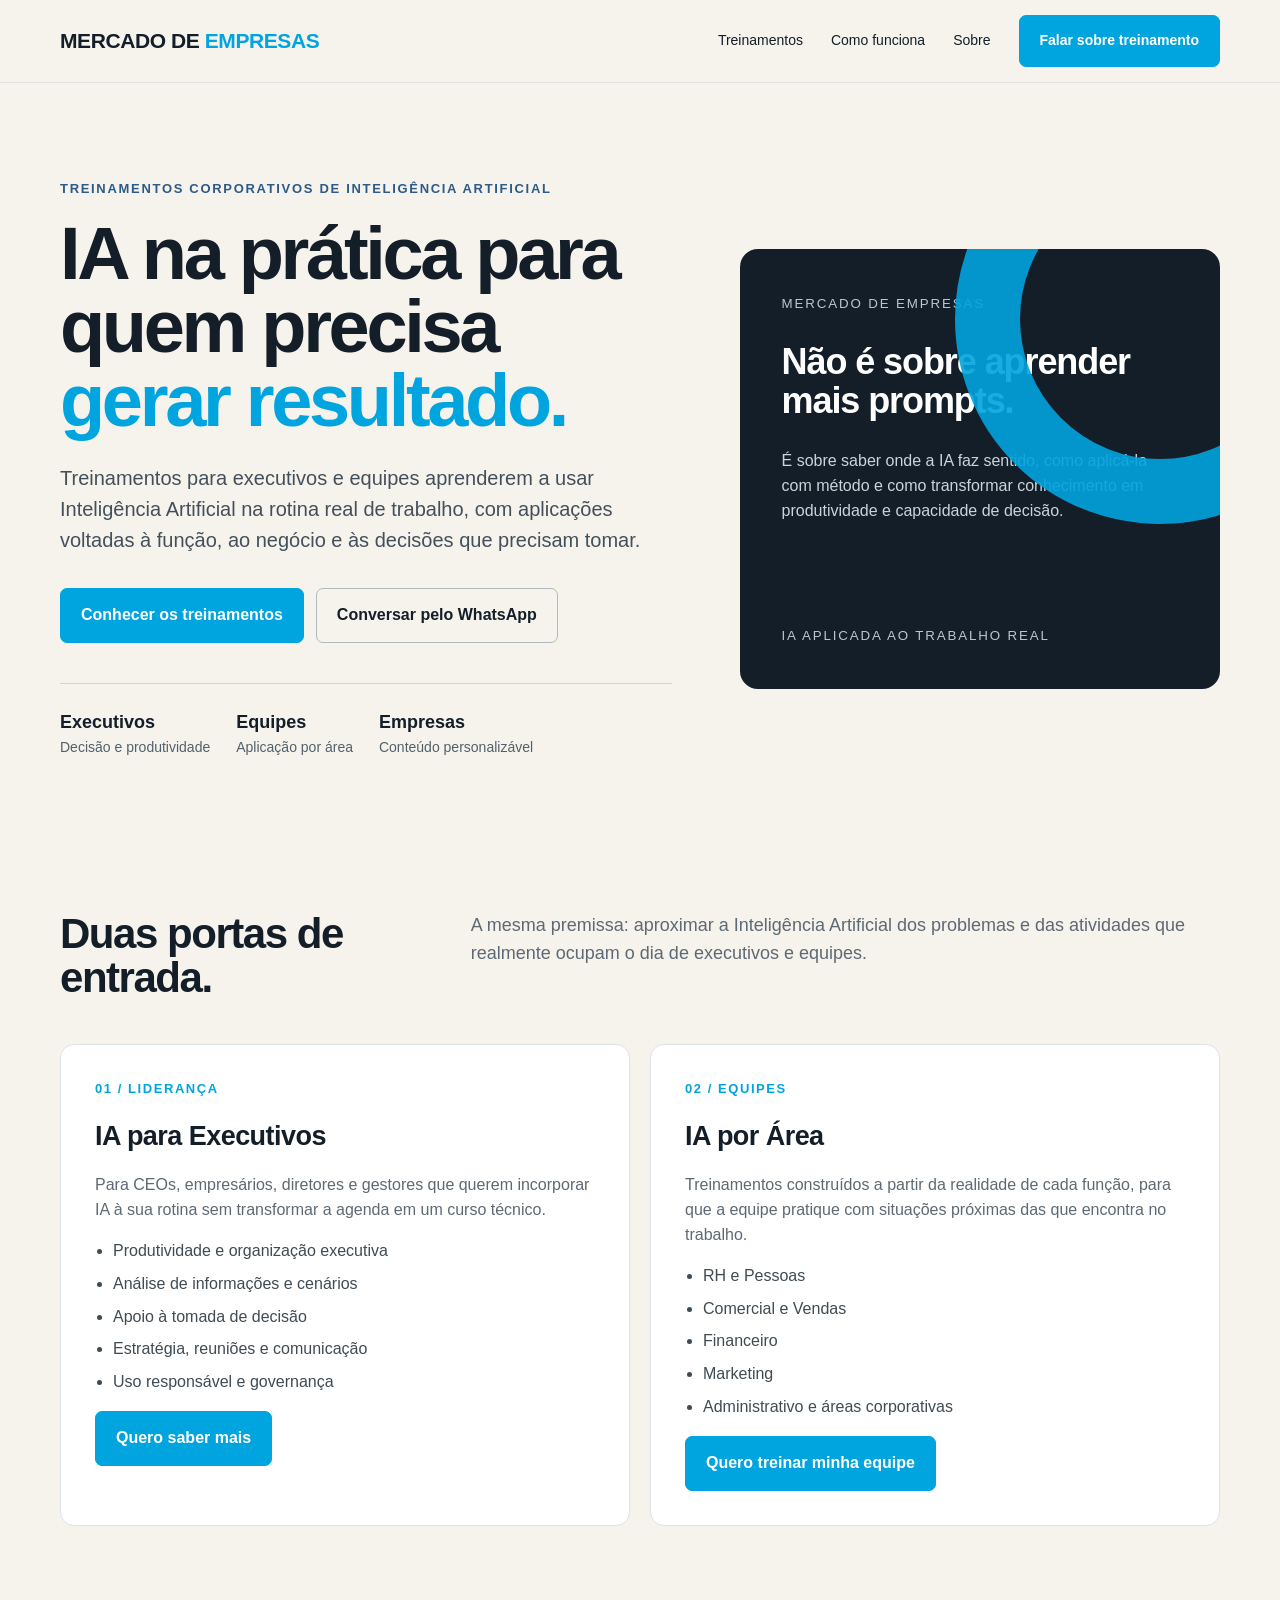
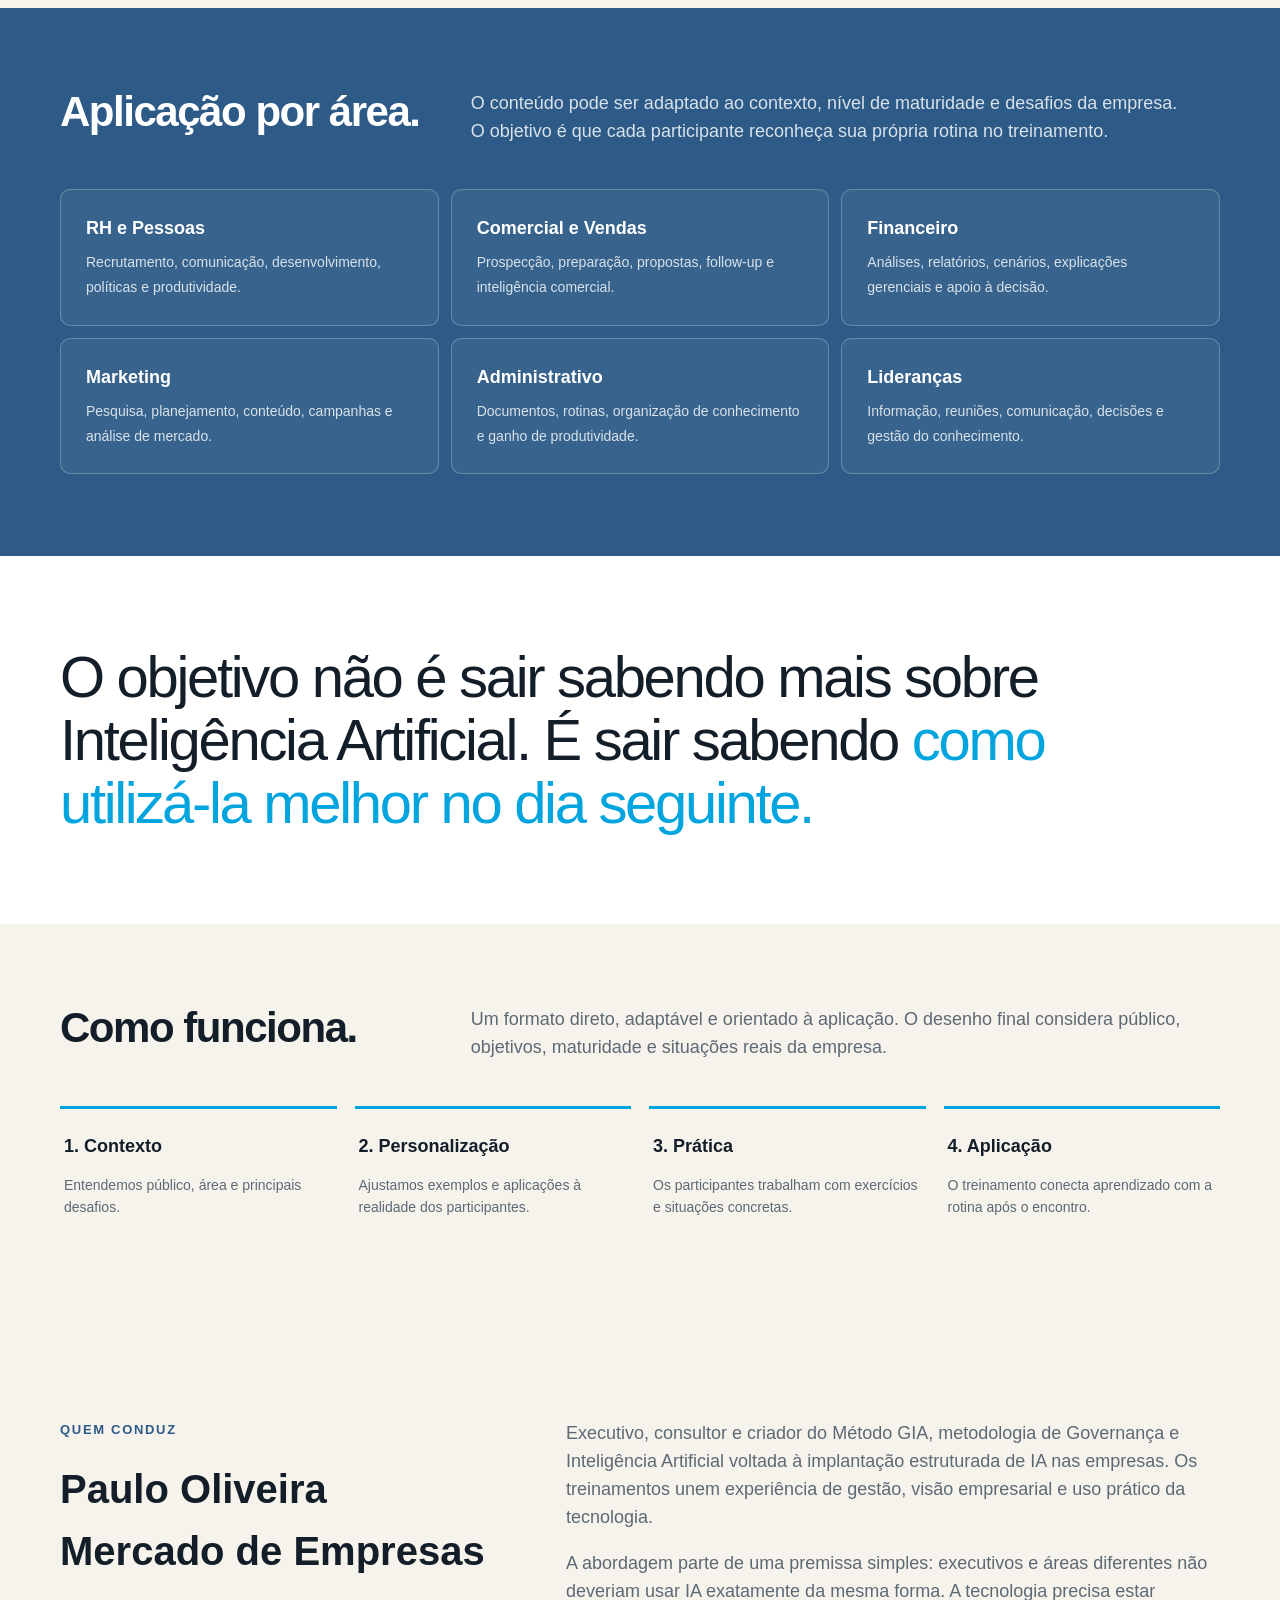
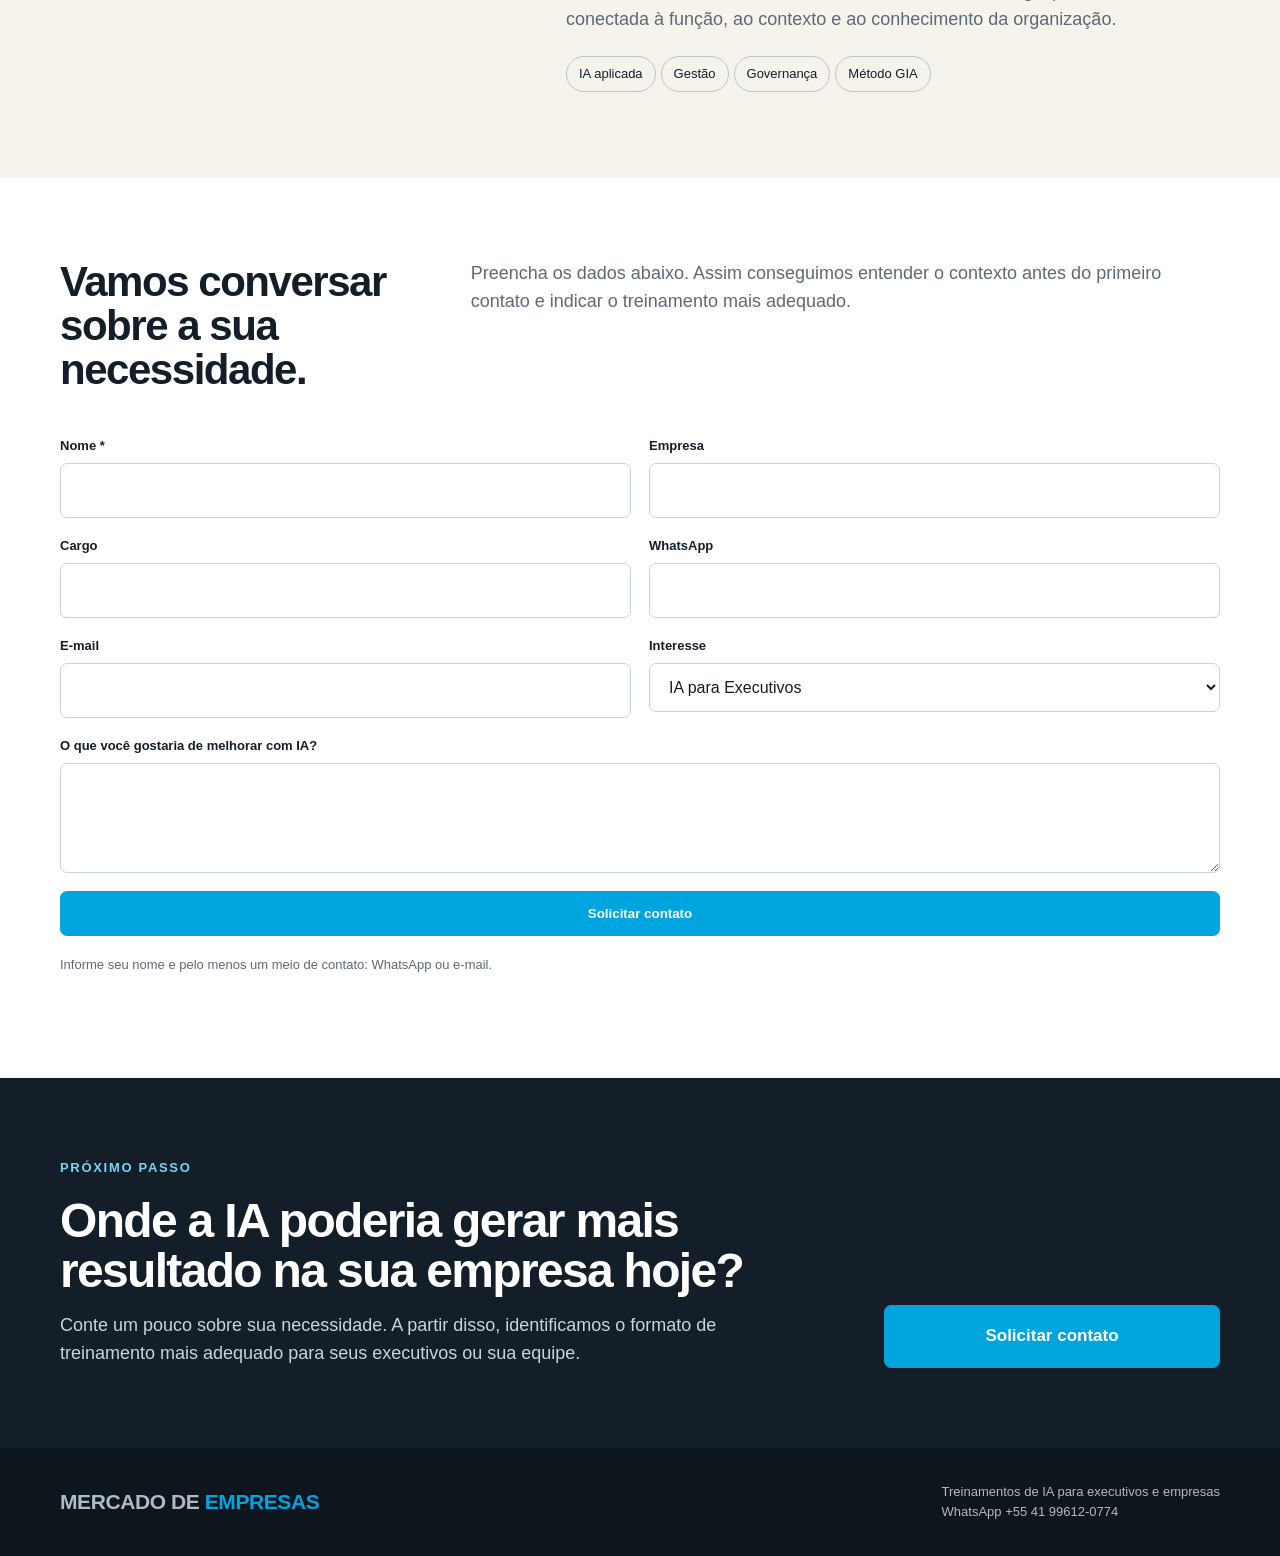
==== index.html @ 07451893 "Remove WhatsApp flutuante e simplifica confirmação pós-envio" ====
<!doctype html><html lang="pt-BR"><head><meta charset="utf-8"><meta name="viewport" content="width=device-width,initial-scale=1"><title>IA na Prática | Mercado de Empresas</title><meta name="description" content="Treinamentos práticos de Inteligência Artificial para executivos e equipes. IA aplicada à rotina, decisões e resultados da empresa."><meta name="mde-version" content="2026-10-03-1015"><style>:root{--cyan:#00A4DE;--deep:#2D5A87;--cream:#F6F3EC;--graphite:#131E29;--white:#fff;--muted:#5d6974;--line:#dce3e8}*{box-sizing:border-box}html{scroll-behavior:smooth}body{margin:0;font-family:Inter,Arial,sans-serif;background:var(--cream);color:var(--graphite);line-height:1.55}.wrap{width:min(1160px,calc(100% - 40px));margin:auto}header{position:sticky;top:0;z-index:20;background:rgba(246,243,236,.94);backdrop-filter:blur(12px);border-bottom:1px solid rgba(19,30,41,.08)}.nav{height:82px;display:flex;align-items:center;justify-content:space-between;gap:24px}.brand{font-weight:800;font-size:21px;letter-spacing:-.02em}.brand span{color:var(--cyan)}.navlinks{display:flex;align-items:center;gap:28px;font-size:14px}a{color:inherit;text-decoration:none}.btn{display:inline-flex;align-items:center;justify-content:center;padding:14px 20px;border-radius:7px;background:var(--cyan);color:#fff;font-weight:750;border:1px solid var(--cyan);transition:.2s}.btn:hover{transform:translateY(-1px);filter:brightness(.96)}.btn.alt{background:transparent;color:var(--graphite);border-color:#aeb9c2}.hero{padding:96px 0 72px;overflow:hidden}.hero-grid{display:grid;grid-template-columns:1.12fr .88fr;gap:68px;align-items:center}.eyebrow{font-size:13px;letter-spacing:.13em;text-transform:uppercase;color:var(--deep);font-weight:800;margin-bottom:18px}h1{font-size:clamp(42px,6vw,74px);line-height:.99;letter-spacing:-.045em;margin:0 0 26px;max-width:800px}h1 span{color:var(--cyan)}.lead{font-size:20px;color:#43505c;max-width:690px;margin:0 0 32px}.actions{display:flex;gap:12px;flex-wrap:wrap}.proof{display:flex;gap:26px;margin-top:40px;padding-top:25px;border-top:1px solid #cdd5da;font-size:14px;color:#52606b}.proof b{display:block;color:var(--graphite);font-size:18px}.hero-card{background:var(--graphite);color:white;border-radius:18px;padding:42px;min-height:440px;display:flex;flex-direction:column;justify-content:space-between;position:relative;overflow:hidden}.hero-card:before{content:"";position:absolute;width:280px;height:280px;border:65px solid var(--cyan);border-radius:50%;right:-145px;top:-135px;opacity:.9}.hero-card small{text-transform:uppercase;letter-spacing:.14em;color:#b9c7d0}.hero-card h2{font-size:36px;line-height:1.08;letter-spacing:-.03em;max-width:380px;margin:28px 0}.hero-card p{color:#cbd4da;max-width:390px}section{padding:82px 0}.section-head{display:grid;grid-template-columns:.65fr 1.35fr;gap:50px;margin-bottom:44px}.section-head h2{font-size:42px;line-height:1.05;letter-spacing:-.035em;margin:0}.section-head p{font-size:18px;color:var(--muted);margin:0;max-width:720px}.cards{display:grid;grid-template-columns:repeat(2,1fr);gap:20px}.card{background:#fff;border:1px solid var(--line);border-radius:14px;padding:34px}.card .num{color:var(--cyan);font-size:13px;font-weight:800;letter-spacing:.12em}.card h3{font-size:27px;margin:16px 0 12px;letter-spacing:-.02em}.card p{color:var(--muted)}.card ul{padding-left:18px;color:#3f4b55}.card li{margin:8px 0}.dark{background:var(--deep);color:#fff}.dark .section-head p{color:#d8e2ea}.areas{display:grid;grid-template-columns:repeat(3,1fr);gap:12px}.area{padding:25px;border:1px solid rgba(255,255,255,.25);border-radius:10px;background:rgba(255,255,255,.055)}.area b{display:block;font-size:18px;margin-bottom:7px}.area span{color:#d8e2ea;font-size:14px}.steps{display:grid;grid-template-columns:repeat(4,1fr);gap:18px}.step{border-top:3px solid var(--cyan);padding:24px 4px}.step b{font-size:18px}.step p{color:var(--muted);font-size:14px}.statement{padding:90px 0;background:#fff}.statement blockquote{font-size:clamp(34px,5vw,58px);line-height:1.08;letter-spacing:-.04em;margin:0;max-width:1050px}.statement span{color:var(--cyan)}.about{display:grid;grid-template-columns:.8fr 1.2fr;gap:70px;align-items:start}.about h2{font-size:40px;margin:0}.about p{font-size:18px;color:var(--muted);margin-top:0}.tag{display:inline-block;border:1px solid #b9c4cb;border-radius:999px;padding:7px 12px;margin:4px 5px 4px 0;font-size:13px}.leadform{background:#fff}.formgrid{display:grid;grid-template-columns:repeat(2,1fr);gap:18px}.field{display:flex;flex-direction:column;gap:7px}.field.full{grid-column:1/-1}.field label{font-size:13px;font-weight:750}.field input,.field select,.field textarea{width:100%;padding:14px 15px;border:1px solid #c8d1d7;border-radius:7px;background:#fff;color:var(--graphite);font:inherit}.field textarea{min-height:110px;resize:vertical}.formnote{font-size:13px;color:var(--muted);margin-top:12px}.formstatus{margin-top:14px;font-weight:700}.cta{padding:80px 0;background:var(--graphite);color:white}.cta-box{display:grid;grid-template-columns:1.4fr .6fr;gap:40px;align-items:end}.cta h2{font-size:48px;line-height:1.04;letter-spacing:-.035em;margin:0 0 16px}.cta p{color:#cbd4da;font-size:18px;margin:0;max-width:690px}.cta .btn{width:100%;font-size:17px;padding:17px}footer{background:#0d151d;color:#aebbc5;padding:34px 0;font-size:13px}.foot{display:flex;justify-content:space-between;gap:20px;align-items:center}.floating{position:fixed;right:20px;bottom:20px;z-index:30;box-shadow:0 12px 28px rgba(0,0,0,.18)}.floating.hidden{display:none}.successbox{display:none;grid-column:1/-1;padding:32px;border:1px solid #b8dfe9;border-radius:12px;background:#f2fbfe}.successbox.show{display:block}.formgrid.sent>.field{display:none}.formgrid.sent>.successbox{display:block}.successbox h3{margin:0 0 8px;font-size:25px}.successbox p{margin:0;color:var(--muted)}.successbox #waAfterSubmit{display:inline-flex;margin-top:20px;background:var(--cyan);color:#fff}@media(max-width:850px){.navlinks a:not(.btn){display:none}.hero{padding-top:62px}.hero-grid,.section-head,.about,.cta-box{grid-template-columns:1fr}.hero-card{min-height:330px}.cards,.areas{grid-template-columns:1fr}.steps{grid-template-columns:1fr 1fr}.proof{flex-wrap:wrap}section{padding:60px 0}}@media(max-width:650px){.formgrid{grid-template-columns:1fr}.field.full{grid-column:auto}}@media(max-width:520px){.wrap{width:min(100% - 28px,1160px)}.nav{height:70px}.brand{font-size:17px}h1{font-size:44px}.lead{font-size:18px}.hero-card{padding:28px}.steps{grid-template-columns:1fr}.cta h2{font-size:38px}.floating{left:14px;right:14px;bottom:12px}}</style></head><body><header><div class="wrap nav"><div class="brand">MERCADO DE <span>EMPRESAS</span></div><nav class="navlinks"><a href="#treinamentos">Treinamentos</a><a href="#como">Como funciona</a><a href="#sobre">Sobre</a><a class="btn form-cta" data-interest="Geral" href="#contato">Falar sobre treinamento</a></nav></div></header><main><section class="hero"><div class="wrap hero-grid"><div><div class="eyebrow">Treinamentos corporativos de Inteligência Artificial</div><h1>IA na prática para quem precisa <span>gerar resultado.</span></h1><p class="lead">Treinamentos para executivos e equipes aprenderem a usar Inteligência Artificial na rotina real de trabalho, com aplicações voltadas à função, ao negócio e às decisões que precisam tomar.</p><div class="actions"><a class="btn" href="#treinamentos">Conhecer os treinamentos</a><a class="btn alt whatsapp-track" data-label="hero" href="#">Conversar pelo WhatsApp</a></div><div class="proof"><div><b>Executivos</b>Decisão e produtividade</div><div><b>Equipes</b>Aplicação por área</div><div><b>Empresas</b>Conteúdo personalizável</div></div></div><div class="hero-card"><div><small>Mercado de Empresas</small><h2>Não é sobre aprender mais prompts.</h2><p>É sobre saber onde a IA faz sentido, como aplicá-la com método e como transformar conhecimento em produtividade e capacidade de decisão.</p></div><small>IA aplicada ao trabalho real</small></div></div></section><section id="treinamentos"><div class="wrap"><div class="section-head"><h2>Duas portas de entrada.</h2><p>A mesma premissa: aproximar a Inteligência Artificial dos problemas e das atividades que realmente ocupam o dia de executivos e equipes.</p></div><div class="cards"><article class="card"><div class="num">01 / LIDERANÇA</div><h3>IA para Executivos</h3><p>Para CEOs, empresários, diretores e gestores que querem incorporar IA à sua rotina sem transformar a agenda em um curso técnico.</p><ul><li>Produtividade e organização executiva</li><li>Análise de informações e cenários</li><li>Apoio à tomada de decisão</li><li>Estratégia, reuniões e comunicação</li><li>Uso responsável e governança</li></ul><a class="btn form-cta" data-interest="IA para Executivos" href="#contato">Quero saber mais</a></article><article class="card"><div class="num">02 / EQUIPES</div><h3>IA por Área</h3><p>Treinamentos construídos a partir da realidade de cada função, para que a equipe pratique com situações próximas das que encontra no trabalho.</p><ul><li>RH e Pessoas</li><li>Comercial e Vendas</li><li>Financeiro</li><li>Marketing</li><li>Administrativo e áreas corporativas</li></ul><a class="btn form-cta" data-interest="Outro" href="#contato">Quero treinar minha equipe</a></article></div></div></section><section class="dark"><div class="wrap"><div class="section-head"><h2>Aplicação por área.</h2><p>O conteúdo pode ser adaptado ao contexto, nível de maturidade e desafios da empresa. O objetivo é que cada participante reconheça sua própria rotina no treinamento.</p></div><div class="areas"><div class="area"><b>RH e Pessoas</b><span>Recrutamento, comunicação, desenvolvimento, políticas e produtividade.</span></div><div class="area"><b>Comercial e Vendas</b><span>Prospecção, preparação, propostas, follow-up e inteligência comercial.</span></div><div class="area"><b>Financeiro</b><span>Análises, relatórios, cenários, explicações gerenciais e apoio à decisão.</span></div><div class="area"><b>Marketing</b><span>Pesquisa, planejamento, conteúdo, campanhas e análise de mercado.</span></div><div class="area"><b>Administrativo</b><span>Documentos, rotinas, organização de conhecimento e ganho de produtividade.</span></div><div class="area"><b>Lideranças</b><span>Informação, reuniões, comunicação, decisões e gestão do conhecimento.</span></div></div></div></section><section class="statement"><div class="wrap"><blockquote>O objetivo não é sair sabendo mais sobre Inteligência Artificial. É sair sabendo <span>como utilizá-la melhor no dia seguinte.</span></blockquote></div></section><section id="como"><div class="wrap"><div class="section-head"><h2>Como funciona.</h2><p>Um formato direto, adaptável e orientado à aplicação. O desenho final considera público, objetivos, maturidade e situações reais da empresa.</p></div><div class="steps"><div class="step"><b>1. Contexto</b><p>Entendemos público, área e principais desafios.</p></div><div class="step"><b>2. Personalização</b><p>Ajustamos exemplos e aplicações à realidade dos participantes.</p></div><div class="step"><b>3. Prática</b><p>Os participantes trabalham com exercícios e situações concretas.</p></div><div class="step"><b>4. Aplicação</b><p>O treinamento conecta aprendizado com a rotina após o encontro.</p></div></div></div></section><section id="sobre"><div class="wrap about"><div><div class="eyebrow">Quem conduz</div><h2>Paulo Oliveira<br>Mercado de Empresas</h2></div><div><p>Executivo, consultor e criador do Método GIA, metodologia de Governança e Inteligência Artificial voltada à implantação estruturada de IA nas empresas. Os treinamentos unem experiência de gestão, visão empresarial e uso prático da tecnologia.</p><p>A abordagem parte de uma premissa simples: executivos e áreas diferentes não deveriam usar IA exatamente da mesma forma. A tecnologia precisa estar conectada à função, ao contexto e ao conhecimento da organização.</p><span class="tag">IA aplicada</span><span class="tag">Gestão</span><span class="tag">Governança</span><span class="tag">Método GIA</span></div></div></section><section class="leadform" id="contato"><div class="wrap"><div class="section-head"><h2>Vamos conversar sobre a sua necessidade.</h2><p>Preencha os dados abaixo. Assim conseguimos entender o contexto antes do primeiro contato e indicar o treinamento mais adequado.</p></div><form id="leadForm" class="formgrid"><div class="field"><label for="nome">Nome *</label><input id="nome" name="nome" required autocomplete="name"></div><div class="field"><label for="empresa">Empresa</label><input id="empresa" name="empresa" autocomplete="organization"></div><div class="field"><label for="cargo">Cargo</label><input id="cargo" name="cargo" autocomplete="organization-title"></div><div class="field"><label for="whatsapp">WhatsApp</label><input id="whatsapp" name="whatsapp" inputmode="tel" autocomplete="tel"></div><div class="field"><label for="email">E-mail</label><input id="email" name="email" type="email" autocomplete="email"></div><div class="field"><label for="treinamento">Interesse</label><select id="treinamento" name="treinamento"><option value="IA para Executivos">IA para Executivos</option><option value="RH e Pessoas">RH e Pessoas</option><option value="Comercial e Vendas">Comercial e Vendas</option><option value="Financeiro">Financeiro</option><option value="Marketing">Marketing</option><option value="Administrativo">Administrativo</option><option value="Lideranças">Lideranças</option><option value="Outro">Outro</option></select></div><div class="field full"><label for="mensagem">O que você gostaria de melhorar com IA?</label><textarea id="mensagem" name="mensagem"></textarea></div><div class="field full"><button class="btn" type="submit" id="submitLead">Solicitar contato</button><div class="formnote">Informe seu nome e pelo menos um meio de contato: WhatsApp ou e-mail.</div><div class="formstatus" id="formStatus" role="status" aria-live="polite"></div></div><div class="successbox" id="successBox" role="status" aria-live="polite"><h3 id="successTitle">Obrigado.</h3><p>Sua solicitação foi enviada à Mercado de Empresas. Entraremos em contato para entender melhor sua necessidade e avaliar o treinamento mais adequado.</p><a class="btn" id="waAfterSubmit" href="#" target="_blank" rel="noopener" style="margin-top:18px">Falar agora pelo WhatsApp</a></div></form></div></section><section class="cta"><div class="wrap cta-box"><div><div class="eyebrow" style="color:#73d6f7">Próximo passo</div><h2>Onde a IA poderia gerar mais resultado na sua empresa hoje?</h2><p>Conte um pouco sobre sua necessidade. A partir disso, identificamos o formato de treinamento mais adequado para seus executivos ou sua equipe.</p></div><div><a class="btn form-cta" data-interest="Geral" href="#contato">Solicitar contato</a></div></div></section></main><footer><div class="wrap foot"><div class="brand">MERCADO DE <span>EMPRESAS</span></div><div>Treinamentos de IA para executivos e empresas<br>WhatsApp +55 41 99612-0774</div></div></footer><script>
const LEAD_ENDPOINT='https://script.google.com/macros/s/AKfycbx7DwPVA2hJWncaVzhHQdhrP14hjKBkMy_AkD6lBu1BEhT8wfXX1YULSJO5pB8KYuHL/exec';
const params=new URLSearchParams(location.search);
const origem=params.get('origem')||params.get('utm_source')||'landing-page';
document.querySelectorAll('.whatsapp-track').forEach(el=>{const interesse=el.dataset.label||'geral';const msg=`Olá, Paulo. Vim pela ${origem} e gostaria de saber mais sobre os treinamentos de IA. Interesse: ${interesse}.`;el.href='https://wa.me/5541996120774?text='+encodeURIComponent(msg);});
document.querySelectorAll('.form-cta').forEach(el=>el.addEventListener('click',()=>{const interesse=el.dataset.interest;if(interesse&&interesse!=='Geral'){const select=document.getElementById('treinamento');if([...select.options].some(o=>o.value===interesse))select.value=interesse;}setTimeout(()=>document.getElementById('nome').focus({preventScroll:true}),450);}));
const leadForm=document.getElementById('leadForm'),statusEl=document.getElementById('formStatus'),submitBtn=document.getElementById('submitLead'),successBox=document.getElementById('successBox'),successTitle=document.getElementById('successTitle');
leadForm.addEventListener('submit',async e=>{
 e.preventDefault();
 const fd=new FormData(leadForm), data=Object.fromEntries(fd.entries());
 if(!data.nome||(!data.email&&!data.whatsapp)){statusEl.textContent='Informe seu nome e pelo menos WhatsApp ou e-mail.';return;}
 Object.assign(data,{origem,utm_source:params.get('utm_source')||'',utm_medium:params.get('utm_medium')||'',utm_campaign:params.get('utm_campaign')||'',utm_content:params.get('utm_content')||'',pagina:location.href});
 submitBtn.disabled=true;submitBtn.textContent='Enviando...';statusEl.textContent='';
 try{
  await fetch(LEAD_ENDPOINT,{method:'POST',mode:'no-cors',headers:{'Content-Type':'text/plain;charset=utf-8'},body:JSON.stringify(data)});
  const primeiroNome=(data.nome||'').trim().split(/\s+/)[0];
  successTitle.textContent=primeiroNome?`Obrigado, ${primeiroNome}. Solicitação enviada.`:'Obrigado. Solicitação enviada.';\n  document.getElementById('waAfterSubmit').href='https://wa.me/5541996120774';
  leadForm.querySelectorAll('.field').forEach(el=>el.style.display='none');successBox.style.display='block';successBox.classList.add('show');statusEl.textContent='';
  successBox.scrollIntoView({behavior:'smooth',block:'center'});
 }catch(err){statusEl.textContent='Não foi possível enviar agora. Você pode falar conosco pelo WhatsApp.';}
 finally{submitBtn.disabled=false;submitBtn.textContent='Solicitar contato';}
});
</script></body></html>
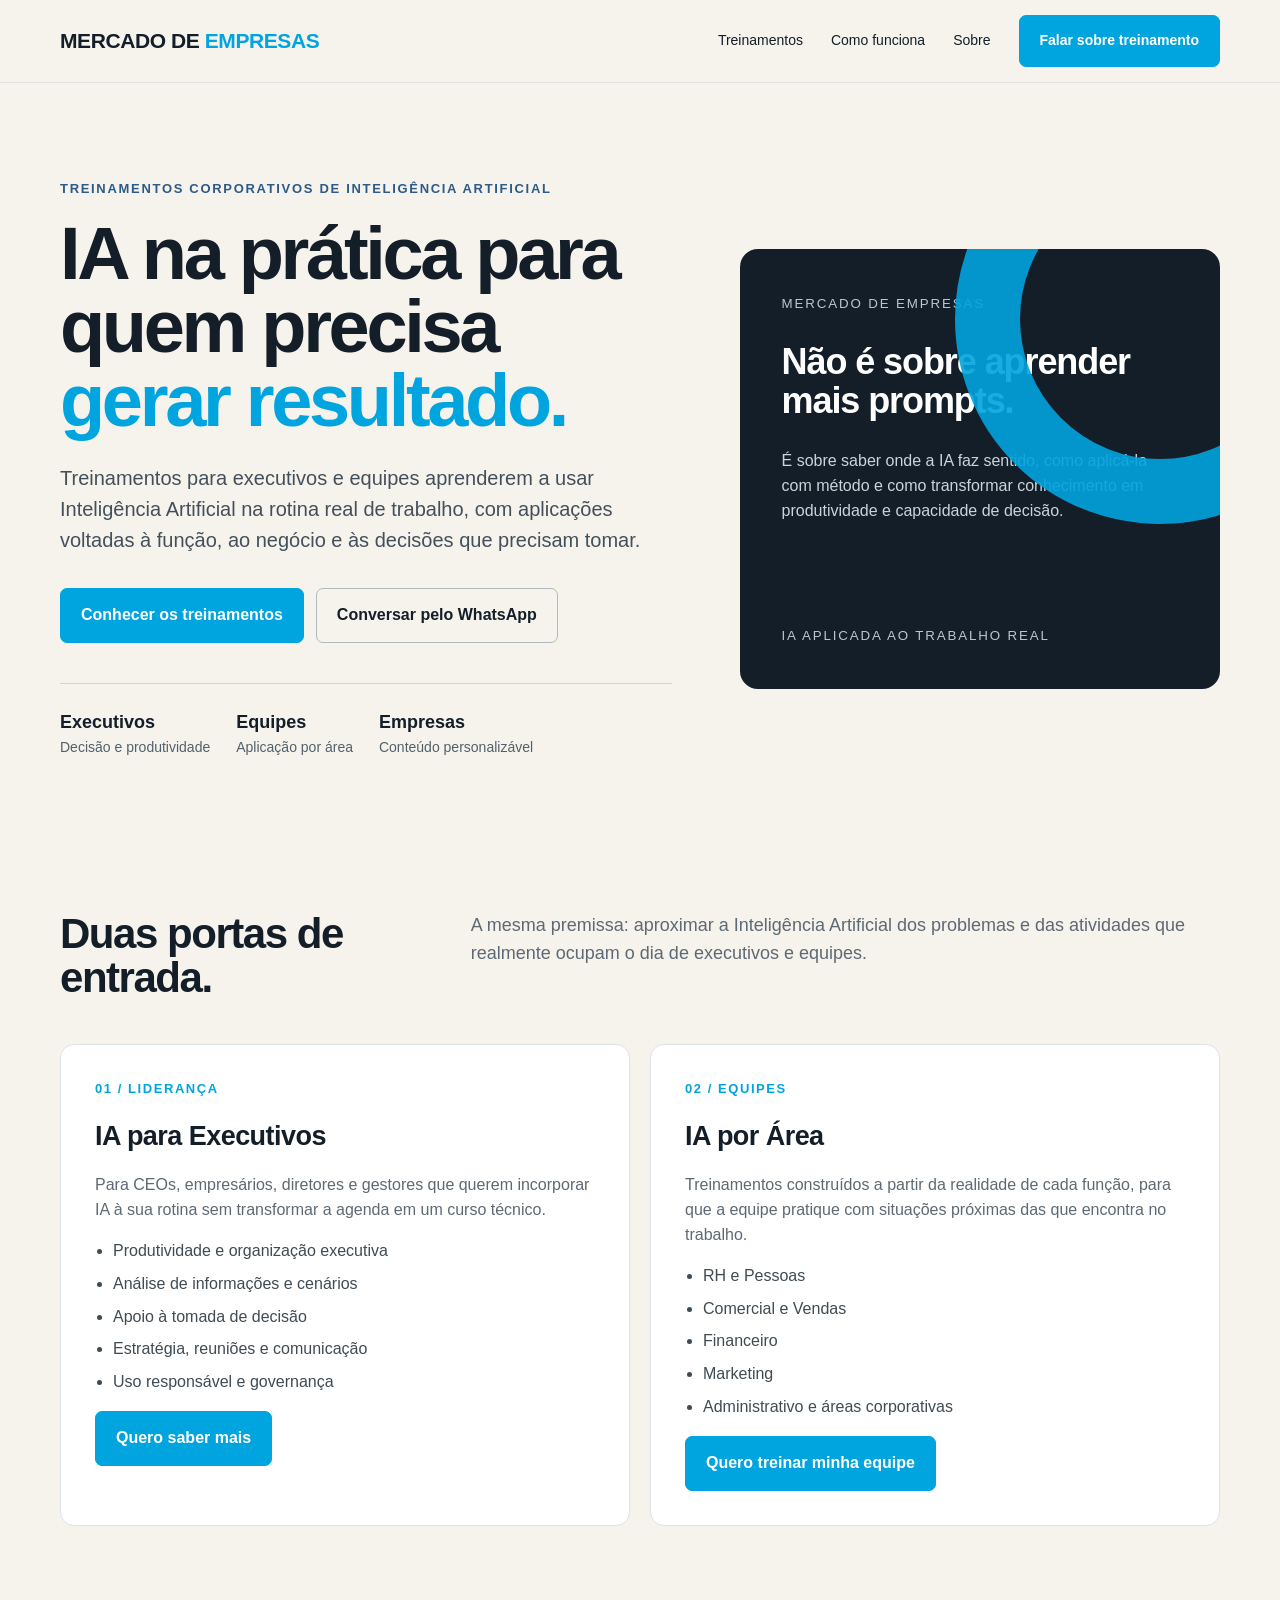
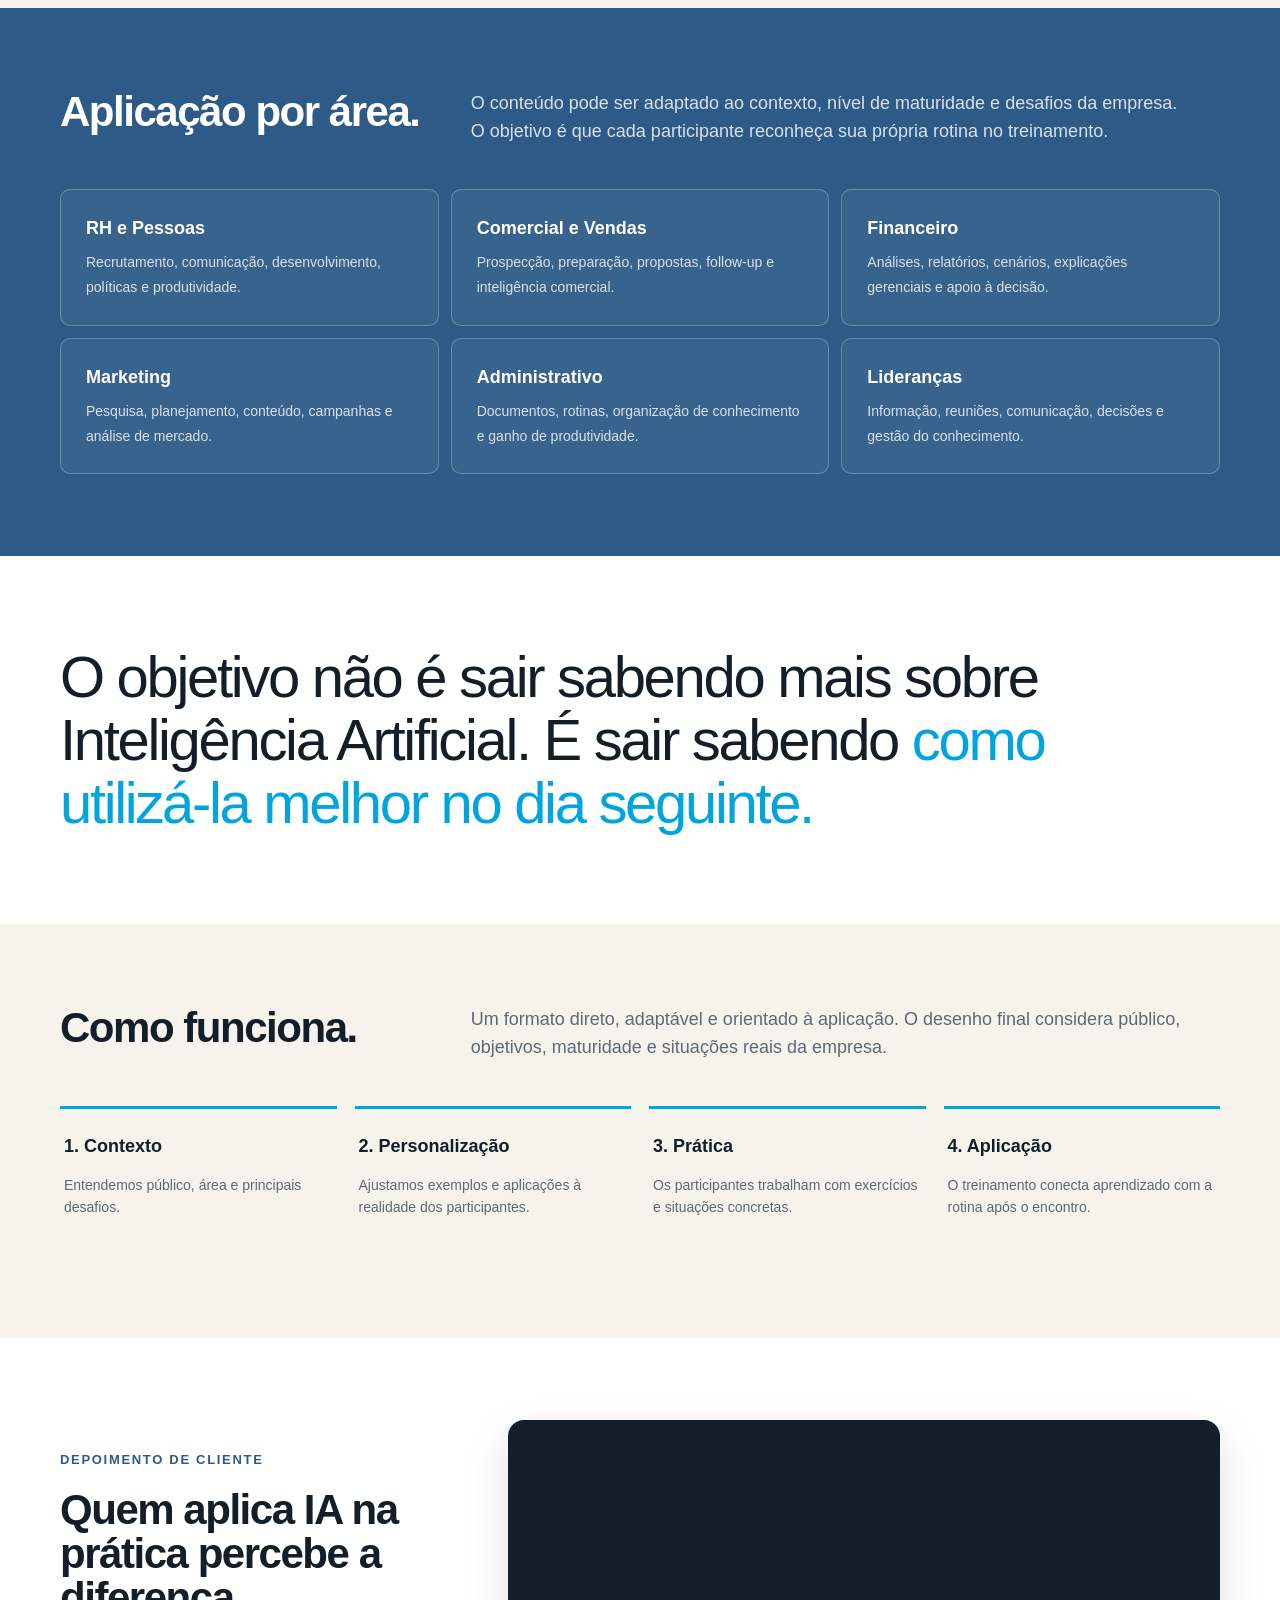
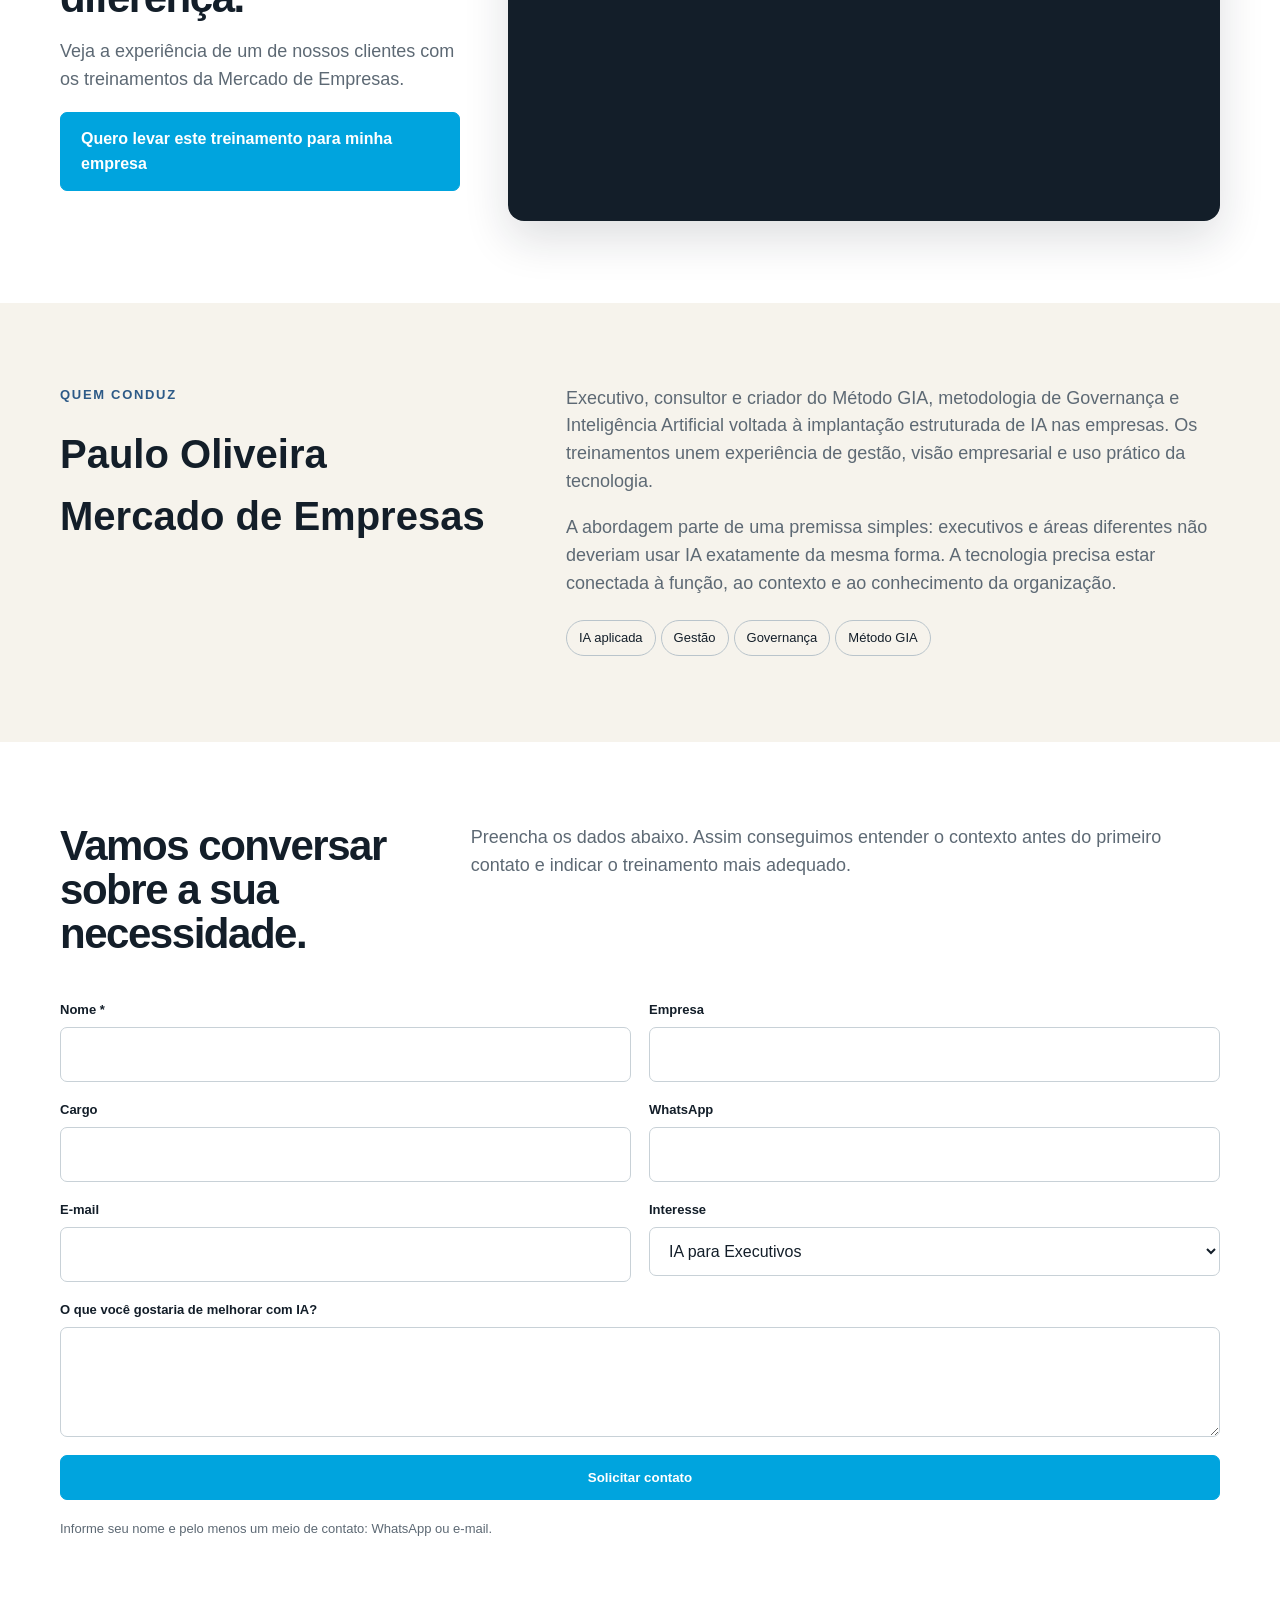
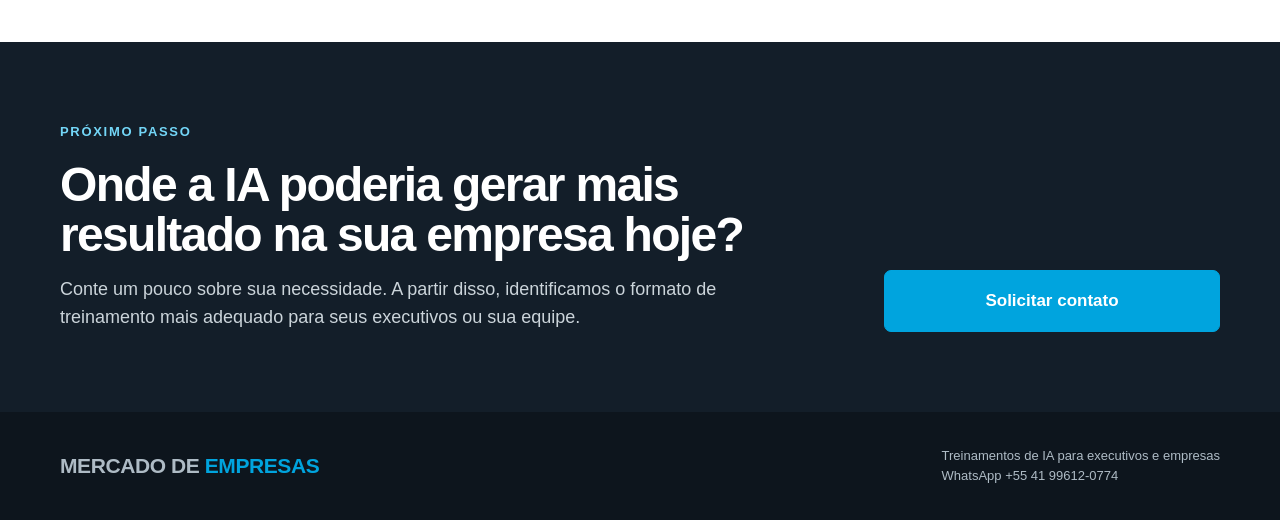
==== commit 4e06a819: "Adiciona depoimento em vídeo de cliente à landing page" ====
--- a/index.html
+++ b/index.html
@@ -1,4 +1,4 @@
-<!doctype html><html lang="pt-BR"><head><meta charset="utf-8"><meta name="viewport" content="width=device-width,initial-scale=1"><title>IA na Prática | Mercado de Empresas</title><meta name="description" content="Treinamentos práticos de Inteligência Artificial para executivos e equipes. IA aplicada à rotina, decisões e resultados da empresa."><meta name="mde-version" content="2026-10-03-1015"><style>:root{--cyan:#00A4DE;--deep:#2D5A87;--cream:#F6F3EC;--graphite:#131E29;--white:#fff;--muted:#5d6974;--line:#dce3e8}*{box-sizing:border-box}html{scroll-behavior:smooth}body{margin:0;font-family:Inter,Arial,sans-serif;background:var(--cream);color:var(--graphite);line-height:1.55}.wrap{width:min(1160px,calc(100% - 40px));margin:auto}header{position:sticky;top:0;z-index:20;background:rgba(246,243,236,.94);backdrop-filter:blur(12px);border-bottom:1px solid rgba(19,30,41,.08)}.nav{height:82px;display:flex;align-items:center;justify-content:space-between;gap:24px}.brand{font-weight:800;font-size:21px;letter-spacing:-.02em}.brand span{color:var(--cyan)}.navlinks{display:flex;align-items:center;gap:28px;font-size:14px}a{color:inherit;text-decoration:none}.btn{display:inline-flex;align-items:center;justify-content:center;padding:14px 20px;border-radius:7px;background:var(--cyan);color:#fff;font-weight:750;border:1px solid var(--cyan);transition:.2s}.btn:hover{transform:translateY(-1px);filter:brightness(.96)}.btn.alt{background:transparent;color:var(--graphite);border-color:#aeb9c2}.hero{padding:96px 0 72px;overflow:hidden}.hero-grid{display:grid;grid-template-columns:1.12fr .88fr;gap:68px;align-items:center}.eyebrow{font-size:13px;letter-spacing:.13em;text-transform:uppercase;color:var(--deep);font-weight:800;margin-bottom:18px}h1{font-size:clamp(42px,6vw,74px);line-height:.99;letter-spacing:-.045em;margin:0 0 26px;max-width:800px}h1 span{color:var(--cyan)}.lead{font-size:20px;color:#43505c;max-width:690px;margin:0 0 32px}.actions{display:flex;gap:12px;flex-wrap:wrap}.proof{display:flex;gap:26px;margin-top:40px;padding-top:25px;border-top:1px solid #cdd5da;font-size:14px;color:#52606b}.proof b{display:block;color:var(--graphite);font-size:18px}.hero-card{background:var(--graphite);color:white;border-radius:18px;padding:42px;min-height:440px;display:flex;flex-direction:column;justify-content:space-between;position:relative;overflow:hidden}.hero-card:before{content:"";position:absolute;width:280px;height:280px;border:65px solid var(--cyan);border-radius:50%;right:-145px;top:-135px;opacity:.9}.hero-card small{text-transform:uppercase;letter-spacing:.14em;color:#b9c7d0}.hero-card h2{font-size:36px;line-height:1.08;letter-spacing:-.03em;max-width:380px;margin:28px 0}.hero-card p{color:#cbd4da;max-width:390px}section{padding:82px 0}.section-head{display:grid;grid-template-columns:.65fr 1.35fr;gap:50px;margin-bottom:44px}.section-head h2{font-size:42px;line-height:1.05;letter-spacing:-.035em;margin:0}.section-head p{font-size:18px;color:var(--muted);margin:0;max-width:720px}.cards{display:grid;grid-template-columns:repeat(2,1fr);gap:20px}.card{background:#fff;border:1px solid var(--line);border-radius:14px;padding:34px}.card .num{color:var(--cyan);font-size:13px;font-weight:800;letter-spacing:.12em}.card h3{font-size:27px;margin:16px 0 12px;letter-spacing:-.02em}.card p{color:var(--muted)}.card ul{padding-left:18px;color:#3f4b55}.card li{margin:8px 0}.dark{background:var(--deep);color:#fff}.dark .section-head p{color:#d8e2ea}.areas{display:grid;grid-template-columns:repeat(3,1fr);gap:12px}.area{padding:25px;border:1px solid rgba(255,255,255,.25);border-radius:10px;background:rgba(255,255,255,.055)}.area b{display:block;font-size:18px;margin-bottom:7px}.area span{color:#d8e2ea;font-size:14px}.steps{display:grid;grid-template-columns:repeat(4,1fr);gap:18px}.step{border-top:3px solid var(--cyan);padding:24px 4px}.step b{font-size:18px}.step p{color:var(--muted);font-size:14px}.statement{padding:90px 0;background:#fff}.statement blockquote{font-size:clamp(34px,5vw,58px);line-height:1.08;letter-spacing:-.04em;margin:0;max-width:1050px}.statement span{color:var(--cyan)}.about{display:grid;grid-template-columns:.8fr 1.2fr;gap:70px;align-items:start}.about h2{font-size:40px;margin:0}.about p{font-size:18px;color:var(--muted);margin-top:0}.tag{display:inline-block;border:1px solid #b9c4cb;border-radius:999px;padding:7px 12px;margin:4px 5px 4px 0;font-size:13px}.leadform{background:#fff}.formgrid{display:grid;grid-template-columns:repeat(2,1fr);gap:18px}.field{display:flex;flex-direction:column;gap:7px}.field.full{grid-column:1/-1}.field label{font-size:13px;font-weight:750}.field input,.field select,.field textarea{width:100%;padding:14px 15px;border:1px solid #c8d1d7;border-radius:7px;background:#fff;color:var(--graphite);font:inherit}.field textarea{min-height:110px;resize:vertical}.formnote{font-size:13px;color:var(--muted);margin-top:12px}.formstatus{margin-top:14px;font-weight:700}.cta{padding:80px 0;background:var(--graphite);color:white}.cta-box{display:grid;grid-template-columns:1.4fr .6fr;gap:40px;align-items:end}.cta h2{font-size:48px;line-height:1.04;letter-spacing:-.035em;margin:0 0 16px}.cta p{color:#cbd4da;font-size:18px;margin:0;max-width:690px}.cta .btn{width:100%;font-size:17px;padding:17px}footer{background:#0d151d;color:#aebbc5;padding:34px 0;font-size:13px}.foot{display:flex;justify-content:space-between;gap:20px;align-items:center}.floating{position:fixed;right:20px;bottom:20px;z-index:30;box-shadow:0 12px 28px rgba(0,0,0,.18)}.floating.hidden{display:none}.successbox{display:none;grid-column:1/-1;padding:32px;border:1px solid #b8dfe9;border-radius:12px;background:#f2fbfe}.successbox.show{display:block}.formgrid.sent>.field{display:none}.formgrid.sent>.successbox{display:block}.successbox h3{margin:0 0 8px;font-size:25px}.successbox p{margin:0;color:var(--muted)}.successbox #waAfterSubmit{display:inline-flex;margin-top:20px;background:var(--cyan);color:#fff}@media(max-width:850px){.navlinks a:not(.btn){display:none}.hero{padding-top:62px}.hero-grid,.section-head,.about,.cta-box{grid-template-columns:1fr}.hero-card{min-height:330px}.cards,.areas{grid-template-columns:1fr}.steps{grid-template-columns:1fr 1fr}.proof{flex-wrap:wrap}section{padding:60px 0}}@media(max-width:650px){.formgrid{grid-template-columns:1fr}.field.full{grid-column:auto}}@media(max-width:520px){.wrap{width:min(100% - 28px,1160px)}.nav{height:70px}.brand{font-size:17px}h1{font-size:44px}.lead{font-size:18px}.hero-card{padding:28px}.steps{grid-template-columns:1fr}.cta h2{font-size:38px}.floating{left:14px;right:14px;bottom:12px}}</style></head><body><header><div class="wrap nav"><div class="brand">MERCADO DE <span>EMPRESAS</span></div><nav class="navlinks"><a href="#treinamentos">Treinamentos</a><a href="#como">Como funciona</a><a href="#sobre">Sobre</a><a class="btn form-cta" data-interest="Geral" href="#contato">Falar sobre treinamento</a></nav></div></header><main><section class="hero"><div class="wrap hero-grid"><div><div class="eyebrow">Treinamentos corporativos de Inteligência Artificial</div><h1>IA na prática para quem precisa <span>gerar resultado.</span></h1><p class="lead">Treinamentos para executivos e equipes aprenderem a usar Inteligência Artificial na rotina real de trabalho, com aplicações voltadas à função, ao negócio e às decisões que precisam tomar.</p><div class="actions"><a class="btn" href="#treinamentos">Conhecer os treinamentos</a><a class="btn alt whatsapp-track" data-label="hero" href="#">Conversar pelo WhatsApp</a></div><div class="proof"><div><b>Executivos</b>Decisão e produtividade</div><div><b>Equipes</b>Aplicação por área</div><div><b>Empresas</b>Conteúdo personalizável</div></div></div><div class="hero-card"><div><small>Mercado de Empresas</small><h2>Não é sobre aprender mais prompts.</h2><p>É sobre saber onde a IA faz sentido, como aplicá-la com método e como transformar conhecimento em produtividade e capacidade de decisão.</p></div><small>IA aplicada ao trabalho real</small></div></div></section><section id="treinamentos"><div class="wrap"><div class="section-head"><h2>Duas portas de entrada.</h2><p>A mesma premissa: aproximar a Inteligência Artificial dos problemas e das atividades que realmente ocupam o dia de executivos e equipes.</p></div><div class="cards"><article class="card"><div class="num">01 / LIDERANÇA</div><h3>IA para Executivos</h3><p>Para CEOs, empresários, diretores e gestores que querem incorporar IA à sua rotina sem transformar a agenda em um curso técnico.</p><ul><li>Produtividade e organização executiva</li><li>Análise de informações e cenários</li><li>Apoio à tomada de decisão</li><li>Estratégia, reuniões e comunicação</li><li>Uso responsável e governança</li></ul><a class="btn form-cta" data-interest="IA para Executivos" href="#contato">Quero saber mais</a></article><article class="card"><div class="num">02 / EQUIPES</div><h3>IA por Área</h3><p>Treinamentos construídos a partir da realidade de cada função, para que a equipe pratique com situações próximas das que encontra no trabalho.</p><ul><li>RH e Pessoas</li><li>Comercial e Vendas</li><li>Financeiro</li><li>Marketing</li><li>Administrativo e áreas corporativas</li></ul><a class="btn form-cta" data-interest="Outro" href="#contato">Quero treinar minha equipe</a></article></div></div></section><section class="dark"><div class="wrap"><div class="section-head"><h2>Aplicação por área.</h2><p>O conteúdo pode ser adaptado ao contexto, nível de maturidade e desafios da empresa. O objetivo é que cada participante reconheça sua própria rotina no treinamento.</p></div><div class="areas"><div class="area"><b>RH e Pessoas</b><span>Recrutamento, comunicação, desenvolvimento, políticas e produtividade.</span></div><div class="area"><b>Comercial e Vendas</b><span>Prospecção, preparação, propostas, follow-up e inteligência comercial.</span></div><div class="area"><b>Financeiro</b><span>Análises, relatórios, cenários, explicações gerenciais e apoio à decisão.</span></div><div class="area"><b>Marketing</b><span>Pesquisa, planejamento, conteúdo, campanhas e análise de mercado.</span></div><div class="area"><b>Administrativo</b><span>Documentos, rotinas, organização de conhecimento e ganho de produtividade.</span></div><div class="area"><b>Lideranças</b><span>Informação, reuniões, comunicação, decisões e gestão do conhecimento.</span></div></div></div></section><section class="statement"><div class="wrap"><blockquote>O objetivo não é sair sabendo mais sobre Inteligência Artificial. É sair sabendo <span>como utilizá-la melhor no dia seguinte.</span></blockquote></div></section><section id="como"><div class="wrap"><div class="section-head"><h2>Como funciona.</h2><p>Um formato direto, adaptável e orientado à aplicação. O desenho final considera público, objetivos, maturidade e situações reais da empresa.</p></div><div class="steps"><div class="step"><b>1. Contexto</b><p>Entendemos público, área e principais desafios.</p></div><div class="step"><b>2. Personalização</b><p>Ajustamos exemplos e aplicações à realidade dos participantes.</p></div><div class="step"><b>3. Prática</b><p>Os participantes trabalham com exercícios e situações concretas.</p></div><div class="step"><b>4. Aplicação</b><p>O treinamento conecta aprendizado com a rotina após o encontro.</p></div></div></div></section><section id="sobre"><div class="wrap about"><div><div class="eyebrow">Quem conduz</div><h2>Paulo Oliveira<br>Mercado de Empresas</h2></div><div><p>Executivo, consultor e criador do Método GIA, metodologia de Governança e Inteligência Artificial voltada à implantação estruturada de IA nas empresas. Os treinamentos unem experiência de gestão, visão empresarial e uso prático da tecnologia.</p><p>A abordagem parte de uma premissa simples: executivos e áreas diferentes não deveriam usar IA exatamente da mesma forma. A tecnologia precisa estar conectada à função, ao contexto e ao conhecimento da organização.</p><span class="tag">IA aplicada</span><span class="tag">Gestão</span><span class="tag">Governança</span><span class="tag">Método GIA</span></div></div></section><section class="leadform" id="contato"><div class="wrap"><div class="section-head"><h2>Vamos conversar sobre a sua necessidade.</h2><p>Preencha os dados abaixo. Assim conseguimos entender o contexto antes do primeiro contato e indicar o treinamento mais adequado.</p></div><form id="leadForm" class="formgrid"><div class="field"><label for="nome">Nome *</label><input id="nome" name="nome" required autocomplete="name"></div><div class="field"><label for="empresa">Empresa</label><input id="empresa" name="empresa" autocomplete="organization"></div><div class="field"><label for="cargo">Cargo</label><input id="cargo" name="cargo" autocomplete="organization-title"></div><div class="field"><label for="whatsapp">WhatsApp</label><input id="whatsapp" name="whatsapp" inputmode="tel" autocomplete="tel"></div><div class="field"><label for="email">E-mail</label><input id="email" name="email" type="email" autocomplete="email"></div><div class="field"><label for="treinamento">Interesse</label><select id="treinamento" name="treinamento"><option value="IA para Executivos">IA para Executivos</option><option value="RH e Pessoas">RH e Pessoas</option><option value="Comercial e Vendas">Comercial e Vendas</option><option value="Financeiro">Financeiro</option><option value="Marketing">Marketing</option><option value="Administrativo">Administrativo</option><option value="Lideranças">Lideranças</option><option value="Outro">Outro</option></select></div><div class="field full"><label for="mensagem">O que você gostaria de melhorar com IA?</label><textarea id="mensagem" name="mensagem"></textarea></div><div class="field full"><button class="btn" type="submit" id="submitLead">Solicitar contato</button><div class="formnote">Informe seu nome e pelo menos um meio de contato: WhatsApp ou e-mail.</div><div class="formstatus" id="formStatus" role="status" aria-live="polite"></div></div><div class="successbox" id="successBox" role="status" aria-live="polite"><h3 id="successTitle">Obrigado.</h3><p>Sua solicitação foi enviada à Mercado de Empresas. Entraremos em contato para entender melhor sua necessidade e avaliar o treinamento mais adequado.</p><a class="btn" id="waAfterSubmit" href="#" target="_blank" rel="noopener" style="margin-top:18px">Falar agora pelo WhatsApp</a></div></form></div></section><section class="cta"><div class="wrap cta-box"><div><div class="eyebrow" style="color:#73d6f7">Próximo passo</div><h2>Onde a IA poderia gerar mais resultado na sua empresa hoje?</h2><p>Conte um pouco sobre sua necessidade. A partir disso, identificamos o formato de treinamento mais adequado para seus executivos ou sua equipe.</p></div><div><a class="btn form-cta" data-interest="Geral" href="#contato">Solicitar contato</a></div></div></section></main><footer><div class="wrap foot"><div class="brand">MERCADO DE <span>EMPRESAS</span></div><div>Treinamentos de IA para executivos e empresas<br>WhatsApp +55 41 99612-0774</div></div></footer><script>
+<!doctype html><html lang="pt-BR"><head><meta charset="utf-8"><meta name="viewport" content="width=device-width,initial-scale=1"><title>IA na Prática | Mercado de Empresas</title><meta name="description" content="Treinamentos práticos de Inteligência Artificial para executivos e equipes. IA aplicada à rotina, decisões e resultados da empresa."><meta name="mde-version" content="2026-10-03-1030"><style>:root{--cyan:#00A4DE;--deep:#2D5A87;--cream:#F6F3EC;--graphite:#131E29;--white:#fff;--muted:#5d6974;--line:#dce3e8}*{box-sizing:border-box}html{scroll-behavior:smooth}body{margin:0;font-family:Inter,Arial,sans-serif;background:var(--cream);color:var(--graphite);line-height:1.55}.wrap{width:min(1160px,calc(100% - 40px));margin:auto}header{position:sticky;top:0;z-index:20;background:rgba(246,243,236,.94);backdrop-filter:blur(12px);border-bottom:1px solid rgba(19,30,41,.08)}.nav{height:82px;display:flex;align-items:center;justify-content:space-between;gap:24px}.brand{font-weight:800;font-size:21px;letter-spacing:-.02em}.brand span{color:var(--cyan)}.navlinks{display:flex;align-items:center;gap:28px;font-size:14px}a{color:inherit;text-decoration:none}.btn{display:inline-flex;align-items:center;justify-content:center;padding:14px 20px;border-radius:7px;background:var(--cyan);color:#fff;font-weight:750;border:1px solid var(--cyan);transition:.2s}.btn:hover{transform:translateY(-1px);filter:brightness(.96)}.btn.alt{background:transparent;color:var(--graphite);border-color:#aeb9c2}.hero{padding:96px 0 72px;overflow:hidden}.hero-grid{display:grid;grid-template-columns:1.12fr .88fr;gap:68px;align-items:center}.eyebrow{font-size:13px;letter-spacing:.13em;text-transform:uppercase;color:var(--deep);font-weight:800;margin-bottom:18px}h1{font-size:clamp(42px,6vw,74px);line-height:.99;letter-spacing:-.045em;margin:0 0 26px;max-width:800px}h1 span{color:var(--cyan)}.lead{font-size:20px;color:#43505c;max-width:690px;margin:0 0 32px}.actions{display:flex;gap:12px;flex-wrap:wrap}.proof{display:flex;gap:26px;margin-top:40px;padding-top:25px;border-top:1px solid #cdd5da;font-size:14px;color:#52606b}.proof b{display:block;color:var(--graphite);font-size:18px}.hero-card{background:var(--graphite);color:white;border-radius:18px;padding:42px;min-height:440px;display:flex;flex-direction:column;justify-content:space-between;position:relative;overflow:hidden}.hero-card:before{content:"";position:absolute;width:280px;height:280px;border:65px solid var(--cyan);border-radius:50%;right:-145px;top:-135px;opacity:.9}.hero-card small{text-transform:uppercase;letter-spacing:.14em;color:#b9c7d0}.hero-card h2{font-size:36px;line-height:1.08;letter-spacing:-.03em;max-width:380px;margin:28px 0}.hero-card p{color:#cbd4da;max-width:390px}section{padding:82px 0}.section-head{display:grid;grid-template-columns:.65fr 1.35fr;gap:50px;margin-bottom:44px}.section-head h2{font-size:42px;line-height:1.05;letter-spacing:-.035em;margin:0}.section-head p{font-size:18px;color:var(--muted);margin:0;max-width:720px}.cards{display:grid;grid-template-columns:repeat(2,1fr);gap:20px}.card{background:#fff;border:1px solid var(--line);border-radius:14px;padding:34px}.card .num{color:var(--cyan);font-size:13px;font-weight:800;letter-spacing:.12em}.card h3{font-size:27px;margin:16px 0 12px;letter-spacing:-.02em}.card p{color:var(--muted)}.card ul{padding-left:18px;color:#3f4b55}.card li{margin:8px 0}.dark{background:var(--deep);color:#fff}.dark .section-head p{color:#d8e2ea}.areas{display:grid;grid-template-columns:repeat(3,1fr);gap:12px}.area{padding:25px;border:1px solid rgba(255,255,255,.25);border-radius:10px;background:rgba(255,255,255,.055)}.area b{display:block;font-size:18px;margin-bottom:7px}.area span{color:#d8e2ea;font-size:14px}.steps{display:grid;grid-template-columns:repeat(4,1fr);gap:18px}.step{border-top:3px solid var(--cyan);padding:24px 4px}.step b{font-size:18px}.step p{color:var(--muted);font-size:14px}.statement{padding:90px 0;background:#fff}.statement blockquote{font-size:clamp(34px,5vw,58px);line-height:1.08;letter-spacing:-.04em;margin:0;max-width:1050px}.statement span{color:var(--cyan)}.about{display:grid;grid-template-columns:.8fr 1.2fr;gap:70px;align-items:start}.about h2{font-size:40px;margin:0}.about p{font-size:18px;color:var(--muted);margin-top:0}.tag{display:inline-block;border:1px solid #b9c4cb;border-radius:999px;padding:7px 12px;margin:4px 5px 4px 0;font-size:13px}.leadform{background:#fff}.formgrid{display:grid;grid-template-columns:repeat(2,1fr);gap:18px}.field{display:flex;flex-direction:column;gap:7px}.field.full{grid-column:1/-1}.field label{font-size:13px;font-weight:750}.field input,.field select,.field textarea{width:100%;padding:14px 15px;border:1px solid #c8d1d7;border-radius:7px;background:#fff;color:var(--graphite);font:inherit}.field textarea{min-height:110px;resize:vertical}.formnote{font-size:13px;color:var(--muted);margin-top:12px}.formstatus{margin-top:14px;font-weight:700}.cta{padding:80px 0;background:var(--graphite);color:white}.cta-box{display:grid;grid-template-columns:1.4fr .6fr;gap:40px;align-items:end}.cta h2{font-size:48px;line-height:1.04;letter-spacing:-.035em;margin:0 0 16px}.cta p{color:#cbd4da;font-size:18px;margin:0;max-width:690px}.cta .btn{width:100%;font-size:17px;padding:17px}footer{background:#0d151d;color:#aebbc5;padding:34px 0;font-size:13px}.foot{display:flex;justify-content:space-between;gap:20px;align-items:center}.floating{position:fixed;right:20px;bottom:20px;z-index:30;box-shadow:0 12px 28px rgba(0,0,0,.18)}.floating.hidden{display:none}.successbox{display:none;grid-column:1/-1;padding:32px;border:1px solid #b8dfe9;border-radius:12px;background:#f2fbfe}.successbox.show{display:block}.formgrid.sent>.field{display:none}.formgrid.sent>.successbox{display:block}.successbox h3{margin:0 0 8px;font-size:25px}.successbox p{margin:0;color:var(--muted)}.successbox #waAfterSubmit{display:inline-flex;margin-top:20px;background:var(--cyan);color:#fff}@media(max-width:850px){.navlinks a:not(.btn){display:none}.hero{padding-top:62px}.hero-grid,.section-head,.about,.cta-box{grid-template-columns:1fr}.hero-card{min-height:330px}.cards,.areas{grid-template-columns:1fr}.steps{grid-template-columns:1fr 1fr}.proof{flex-wrap:wrap}section{padding:60px 0}}@media(max-width:650px){.formgrid{grid-template-columns:1fr}.field.full{grid-column:auto}}@media(max-width:520px){.wrap{width:min(100% - 28px,1160px)}.nav{height:70px}.brand{font-size:17px}h1{font-size:44px}.lead{font-size:18px}.hero-card{padding:28px}.steps{grid-template-columns:1fr}.cta h2{font-size:38px}.floating{left:14px;right:14px;bottom:12px}}.testimonial{background:#fff}.testimonial-grid{display:grid;grid-template-columns:.72fr 1.28fr;gap:48px;align-items:center}.testimonial h2{font-size:42px;line-height:1.05;letter-spacing:-.035em;margin:0 0 18px}.testimonial p{font-size:18px;color:var(--muted)}.video-wrap{position:relative;padding-top:56.25%;border-radius:16px;overflow:hidden;background:var(--graphite);box-shadow:0 18px 45px rgba(19,30,41,.14)}.video-wrap iframe{position:absolute;inset:0;width:100%;height:100%;border:0}@media(max-width:850px){.testimonial-grid{grid-template-columns:1fr}.testimonial h2{font-size:36px}}</style></head><body><header><div class="wrap nav"><div class="brand">MERCADO DE <span>EMPRESAS</span></div><nav class="navlinks"><a href="#treinamentos">Treinamentos</a><a href="#como">Como funciona</a><a href="#sobre">Sobre</a><a class="btn form-cta" data-interest="Geral" href="#contato">Falar sobre treinamento</a></nav></div></header><main><section class="hero"><div class="wrap hero-grid"><div><div class="eyebrow">Treinamentos corporativos de Inteligência Artificial</div><h1>IA na prática para quem precisa <span>gerar resultado.</span></h1><p class="lead">Treinamentos para executivos e equipes aprenderem a usar Inteligência Artificial na rotina real de trabalho, com aplicações voltadas à função, ao negócio e às decisões que precisam tomar.</p><div class="actions"><a class="btn" href="#treinamentos">Conhecer os treinamentos</a><a class="btn alt whatsapp-track" data-label="hero" href="#">Conversar pelo WhatsApp</a></div><div class="proof"><div><b>Executivos</b>Decisão e produtividade</div><div><b>Equipes</b>Aplicação por área</div><div><b>Empresas</b>Conteúdo personalizável</div></div></div><div class="hero-card"><div><small>Mercado de Empresas</small><h2>Não é sobre aprender mais prompts.</h2><p>É sobre saber onde a IA faz sentido, como aplicá-la com método e como transformar conhecimento em produtividade e capacidade de decisão.</p></div><small>IA aplicada ao trabalho real</small></div></div></section><section id="treinamentos"><div class="wrap"><div class="section-head"><h2>Duas portas de entrada.</h2><p>A mesma premissa: aproximar a Inteligência Artificial dos problemas e das atividades que realmente ocupam o dia de executivos e equipes.</p></div><div class="cards"><article class="card"><div class="num">01 / LIDERANÇA</div><h3>IA para Executivos</h3><p>Para CEOs, empresários, diretores e gestores que querem incorporar IA à sua rotina sem transformar a agenda em um curso técnico.</p><ul><li>Produtividade e organização executiva</li><li>Análise de informações e cenários</li><li>Apoio à tomada de decisão</li><li>Estratégia, reuniões e comunicação</li><li>Uso responsável e governança</li></ul><a class="btn form-cta" data-interest="IA para Executivos" href="#contato">Quero saber mais</a></article><article class="card"><div class="num">02 / EQUIPES</div><h3>IA por Área</h3><p>Treinamentos construídos a partir da realidade de cada função, para que a equipe pratique com situações próximas das que encontra no trabalho.</p><ul><li>RH e Pessoas</li><li>Comercial e Vendas</li><li>Financeiro</li><li>Marketing</li><li>Administrativo e áreas corporativas</li></ul><a class="btn form-cta" data-interest="Outro" href="#contato">Quero treinar minha equipe</a></article></div></div></section><section class="dark"><div class="wrap"><div class="section-head"><h2>Aplicação por área.</h2><p>O conteúdo pode ser adaptado ao contexto, nível de maturidade e desafios da empresa. O objetivo é que cada participante reconheça sua própria rotina no treinamento.</p></div><div class="areas"><div class="area"><b>RH e Pessoas</b><span>Recrutamento, comunicação, desenvolvimento, políticas e produtividade.</span></div><div class="area"><b>Comercial e Vendas</b><span>Prospecção, preparação, propostas, follow-up e inteligência comercial.</span></div><div class="area"><b>Financeiro</b><span>Análises, relatórios, cenários, explicações gerenciais e apoio à decisão.</span></div><div class="area"><b>Marketing</b><span>Pesquisa, planejamento, conteúdo, campanhas e análise de mercado.</span></div><div class="area"><b>Administrativo</b><span>Documentos, rotinas, organização de conhecimento e ganho de produtividade.</span></div><div class="area"><b>Lideranças</b><span>Informação, reuniões, comunicação, decisões e gestão do conhecimento.</span></div></div></div></section><section class="statement"><div class="wrap"><blockquote>O objetivo não é sair sabendo mais sobre Inteligência Artificial. É sair sabendo <span>como utilizá-la melhor no dia seguinte.</span></blockquote></div></section><section id="como"><div class="wrap"><div class="section-head"><h2>Como funciona.</h2><p>Um formato direto, adaptável e orientado à aplicação. O desenho final considera público, objetivos, maturidade e situações reais da empresa.</p></div><div class="steps"><div class="step"><b>1. Contexto</b><p>Entendemos público, área e principais desafios.</p></div><div class="step"><b>2. Personalização</b><p>Ajustamos exemplos e aplicações à realidade dos participantes.</p></div><div class="step"><b>3. Prática</b><p>Os participantes trabalham com exercícios e situações concretas.</p></div><div class="step"><b>4. Aplicação</b><p>O treinamento conecta aprendizado com a rotina após o encontro.</p></div></div></div></section><section class="testimonial" id="depoimento"><div class="wrap testimonial-grid"><div><div class="eyebrow">Depoimento de cliente</div><h2>Quem aplica IA na prática percebe a diferença.</h2><p>Veja a experiência de um de nossos clientes com os treinamentos da Mercado de Empresas.</p><a class="btn form-cta" data-interest="Geral" href="#contato">Quero levar este treinamento para minha empresa</a></div><div class="video-wrap"><iframe src="https://www.youtube-nocookie.com/embed/s4K3jDXlQZ8" title="Depoimento de cliente - Mercado de Empresas" loading="lazy" allow="accelerometer; autoplay; clipboard-write; encrypted-media; gyroscope; picture-in-picture; web-share" allowfullscreen></iframe></div></div></section><section id="sobre"><div class="wrap about"><div><div class="eyebrow">Quem conduz</div><h2>Paulo Oliveira<br>Mercado de Empresas</h2></div><div><p>Executivo, consultor e criador do Método GIA, metodologia de Governança e Inteligência Artificial voltada à implantação estruturada de IA nas empresas. Os treinamentos unem experiência de gestão, visão empresarial e uso prático da tecnologia.</p><p>A abordagem parte de uma premissa simples: executivos e áreas diferentes não deveriam usar IA exatamente da mesma forma. A tecnologia precisa estar conectada à função, ao contexto e ao conhecimento da organização.</p><span class="tag">IA aplicada</span><span class="tag">Gestão</span><span class="tag">Governança</span><span class="tag">Método GIA</span></div></div></section><section class="leadform" id="contato"><div class="wrap"><div class="section-head"><h2>Vamos conversar sobre a sua necessidade.</h2><p>Preencha os dados abaixo. Assim conseguimos entender o contexto antes do primeiro contato e indicar o treinamento mais adequado.</p></div><form id="leadForm" class="formgrid"><div class="field"><label for="nome">Nome *</label><input id="nome" name="nome" required autocomplete="name"></div><div class="field"><label for="empresa">Empresa</label><input id="empresa" name="empresa" autocomplete="organization"></div><div class="field"><label for="cargo">Cargo</label><input id="cargo" name="cargo" autocomplete="organization-title"></div><div class="field"><label for="whatsapp">WhatsApp</label><input id="whatsapp" name="whatsapp" inputmode="tel" autocomplete="tel"></div><div class="field"><label for="email">E-mail</label><input id="email" name="email" type="email" autocomplete="email"></div><div class="field"><label for="treinamento">Interesse</label><select id="treinamento" name="treinamento"><option value="IA para Executivos">IA para Executivos</option><option value="RH e Pessoas">RH e Pessoas</option><option value="Comercial e Vendas">Comercial e Vendas</option><option value="Financeiro">Financeiro</option><option value="Marketing">Marketing</option><option value="Administrativo">Administrativo</option><option value="Lideranças">Lideranças</option><option value="Outro">Outro</option></select></div><div class="field full"><label for="mensagem">O que você gostaria de melhorar com IA?</label><textarea id="mensagem" name="mensagem"></textarea></div><div class="field full"><button class="btn" type="submit" id="submitLead">Solicitar contato</button><div class="formnote">Informe seu nome e pelo menos um meio de contato: WhatsApp ou e-mail.</div><div class="formstatus" id="formStatus" role="status" aria-live="polite"></div></div><div class="successbox" id="successBox" role="status" aria-live="polite"><h3 id="successTitle">Obrigado.</h3><p>Sua solicitação foi enviada à Mercado de Empresas. Entraremos em contato para entender melhor sua necessidade e avaliar o treinamento mais adequado.</p><a class="btn" id="waAfterSubmit" href="#" target="_blank" rel="noopener" style="margin-top:18px">Falar agora pelo WhatsApp</a></div></form></div></section><section class="cta"><div class="wrap cta-box"><div><div class="eyebrow" style="color:#73d6f7">Próximo passo</div><h2>Onde a IA poderia gerar mais resultado na sua empresa hoje?</h2><p>Conte um pouco sobre sua necessidade. A partir disso, identificamos o formato de treinamento mais adequado para seus executivos ou sua equipe.</p></div><div><a class="btn form-cta" data-interest="Geral" href="#contato">Solicitar contato</a></div></div></section></main><footer><div class="wrap foot"><div class="brand">MERCADO DE <span>EMPRESAS</span></div><div>Treinamentos de IA para executivos e empresas<br>WhatsApp +55 41 99612-0774</div></div></footer><script>
 const LEAD_ENDPOINT='https://script.google.com/macros/s/AKfycbx7DwPVA2hJWncaVzhHQdhrP14hjKBkMy_AkD6lBu1BEhT8wfXX1YULSJO5pB8KYuHL/exec';
 const params=new URLSearchParams(location.search);
 const origem=params.get('origem')||params.get('utm_source')||'landing-page';
@@ -14,7 +14,9 @@
  try{
   await fetch(LEAD_ENDPOINT,{method:'POST',mode:'no-cors',headers:{'Content-Type':'text/plain;charset=utf-8'},body:JSON.stringify(data)});
   const primeiroNome=(data.nome||'').trim().split(/\s+/)[0];
-  successTitle.textContent=primeiroNome?`Obrigado, ${primeiroNome}. Solicitação enviada.`:'Obrigado. Solicitação enviada.';\n  document.getElementById('waAfterSubmit').href='https://wa.me/5541996120774';
+  successTitle.textContent=primeiroNome?`Obrigado, ${primeiroNome}. Solicitação enviada.`:'Obrigado. Solicitação enviada.';
+  const wa=document.getElementById('waAfterSubmit');
+  wa.href='https://wa.me/5541996120774?text='+encodeURIComponent('Olá, Paulo. Acabei de enviar o formulário no site da Mercado de Empresas e gostaria de conversar sobre o treinamento de IA.');
   leadForm.querySelectorAll('.field').forEach(el=>el.style.display='none');successBox.style.display='block';successBox.classList.add('show');statusEl.textContent='';
   successBox.scrollIntoView({behavior:'smooth',block:'center'});
  }catch(err){statusEl.textContent='Não foi possível enviar agora. Você pode falar conosco pelo WhatsApp.';}
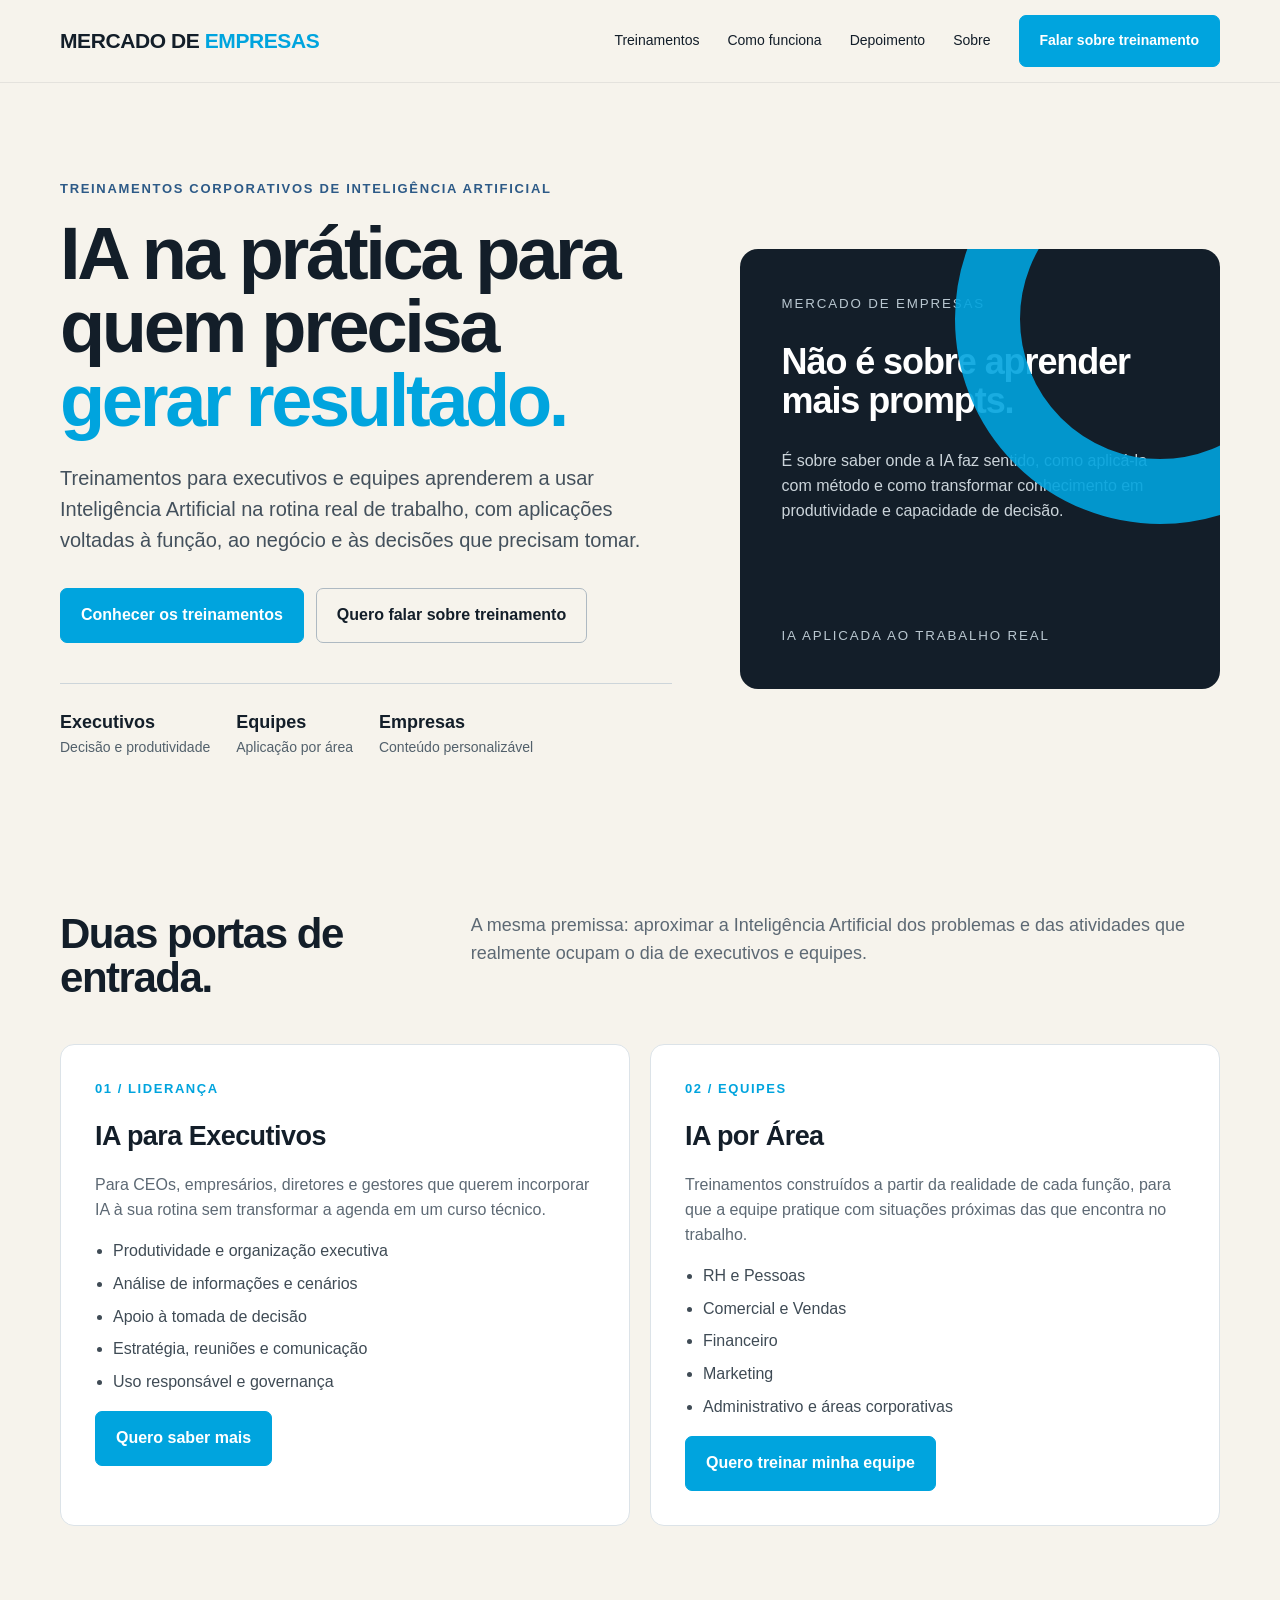
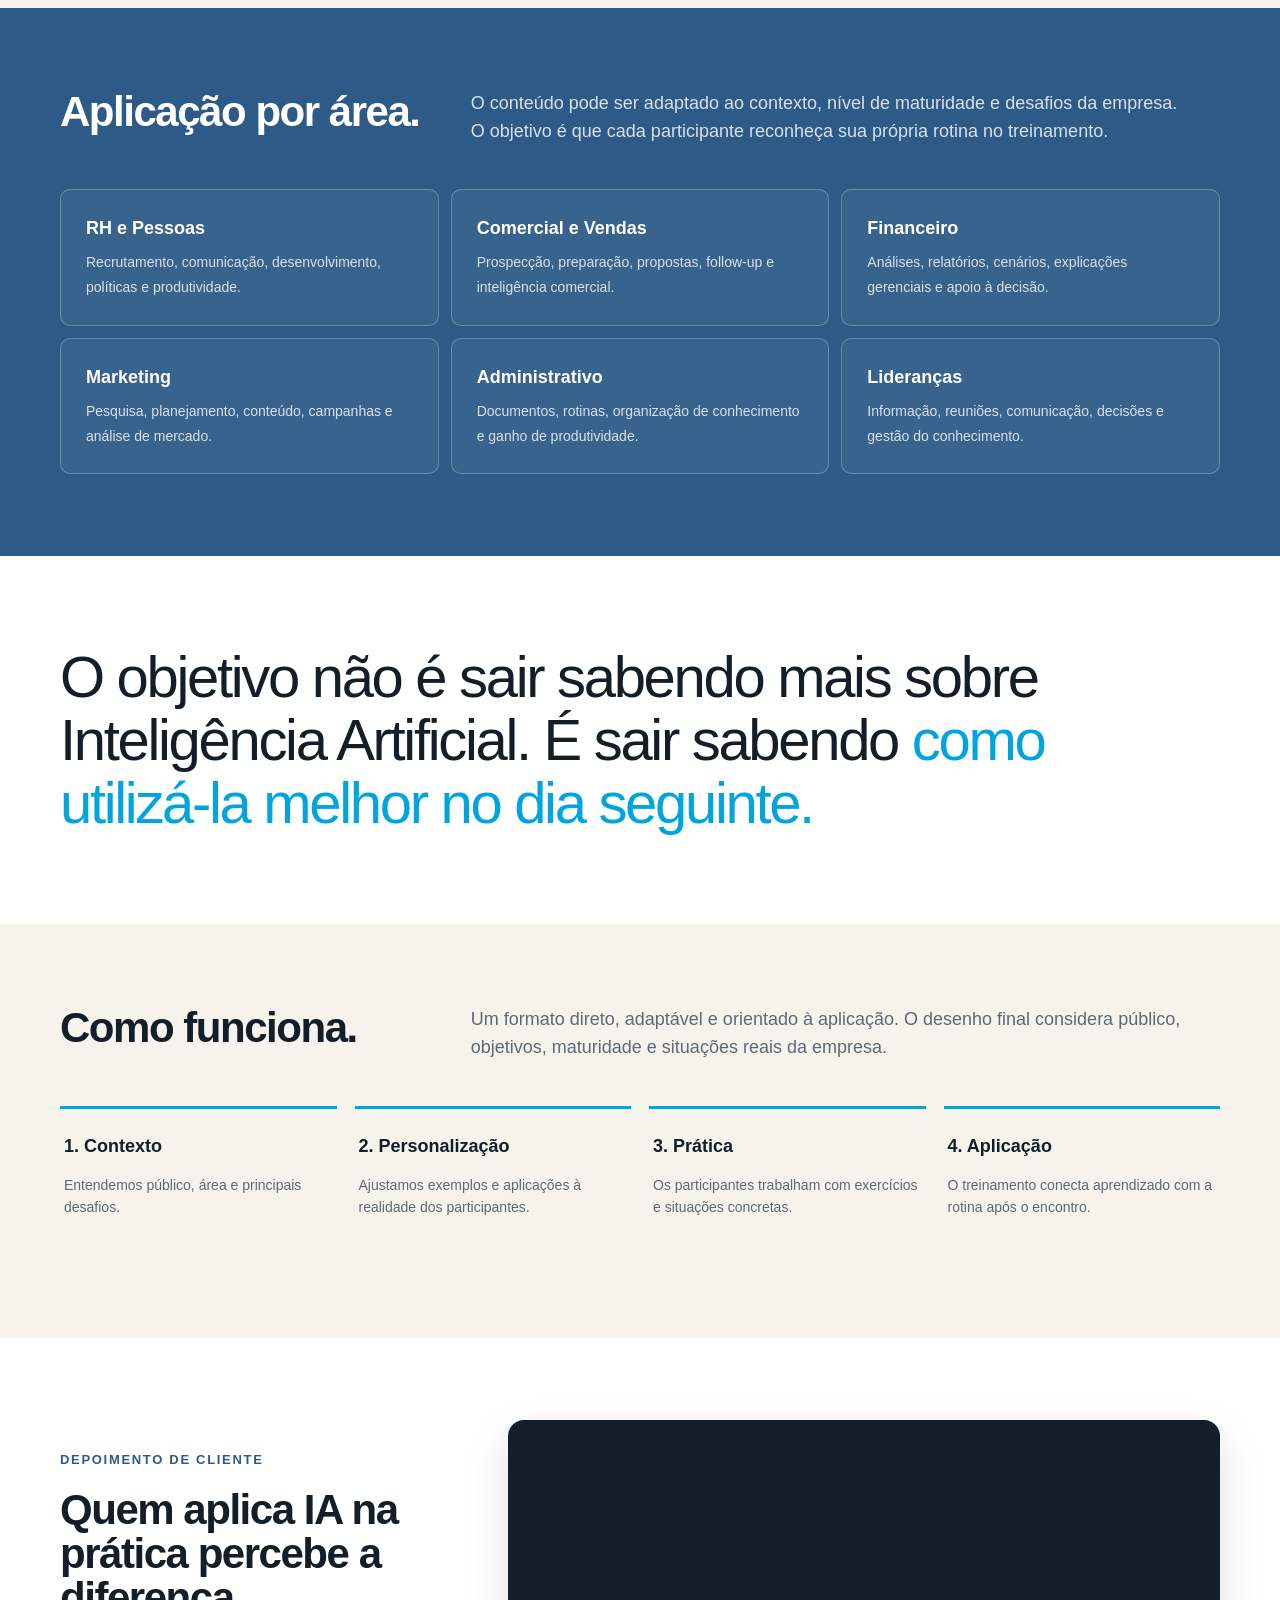
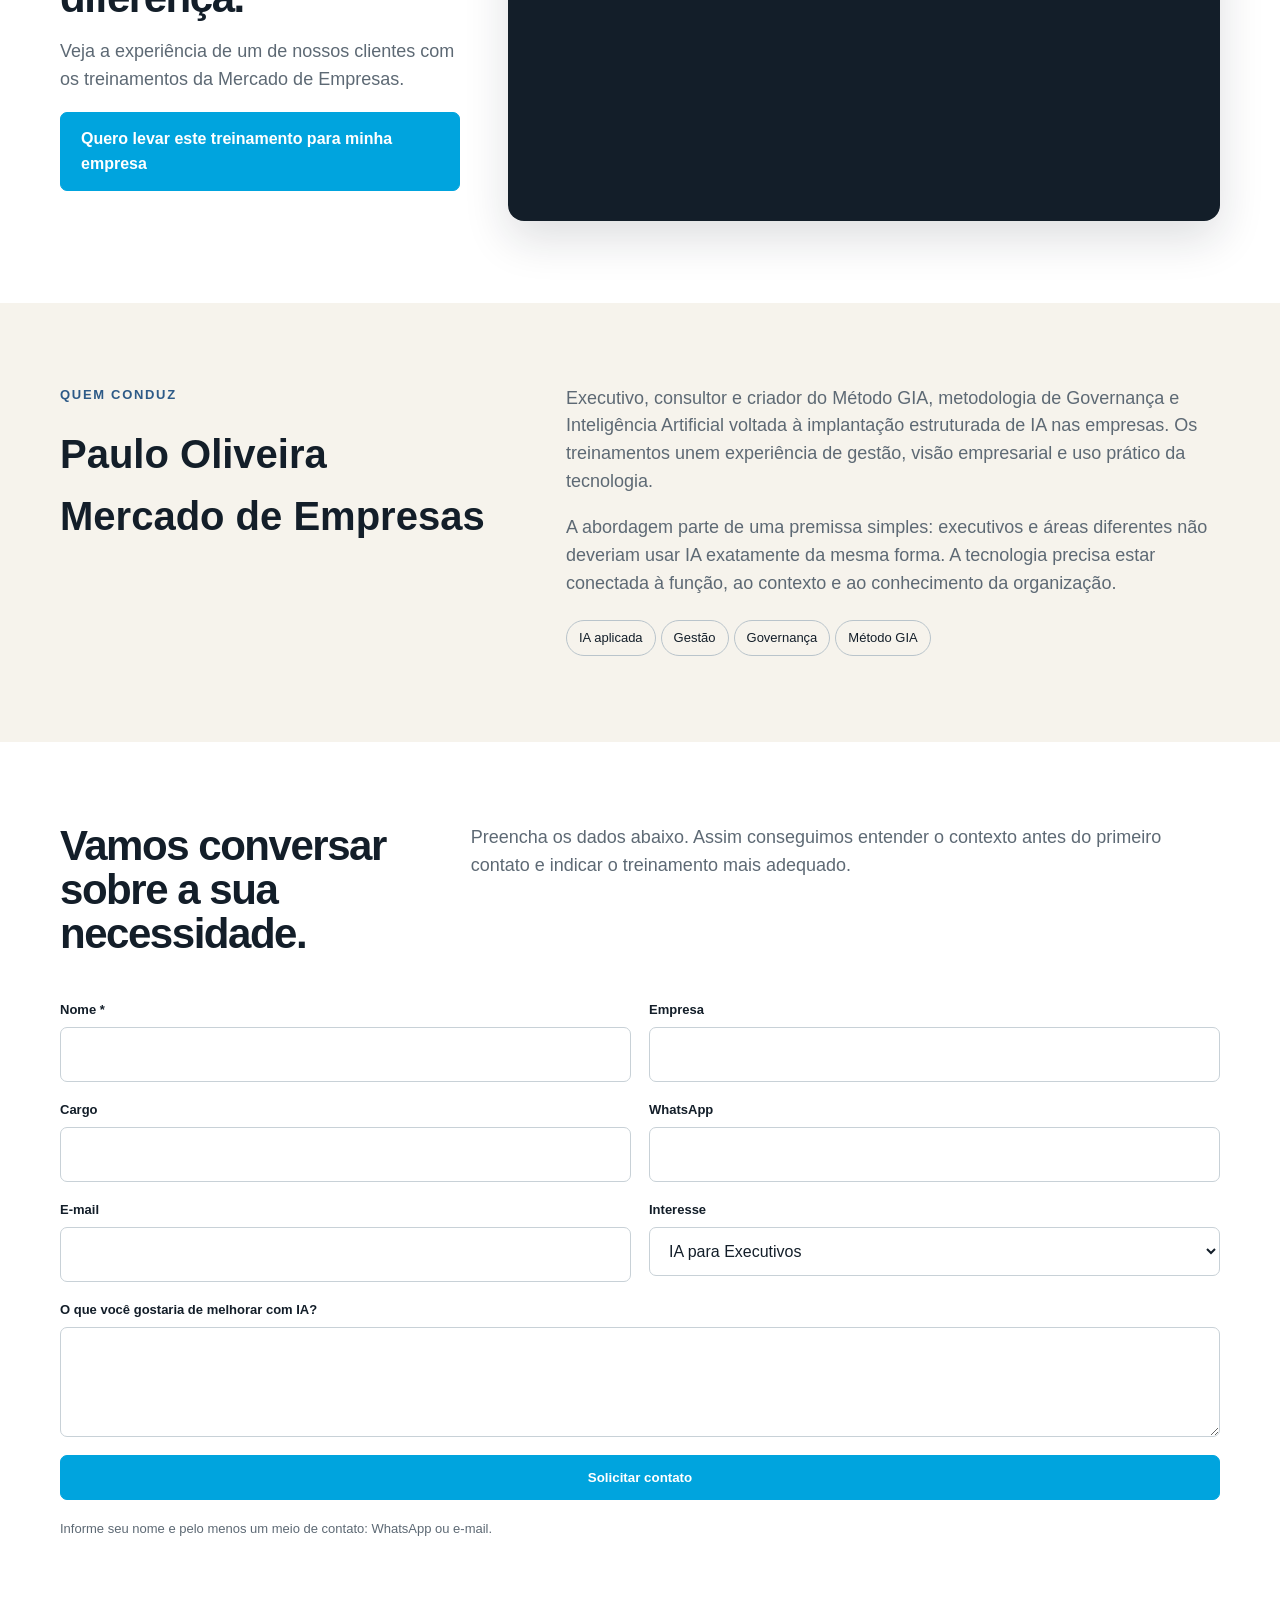
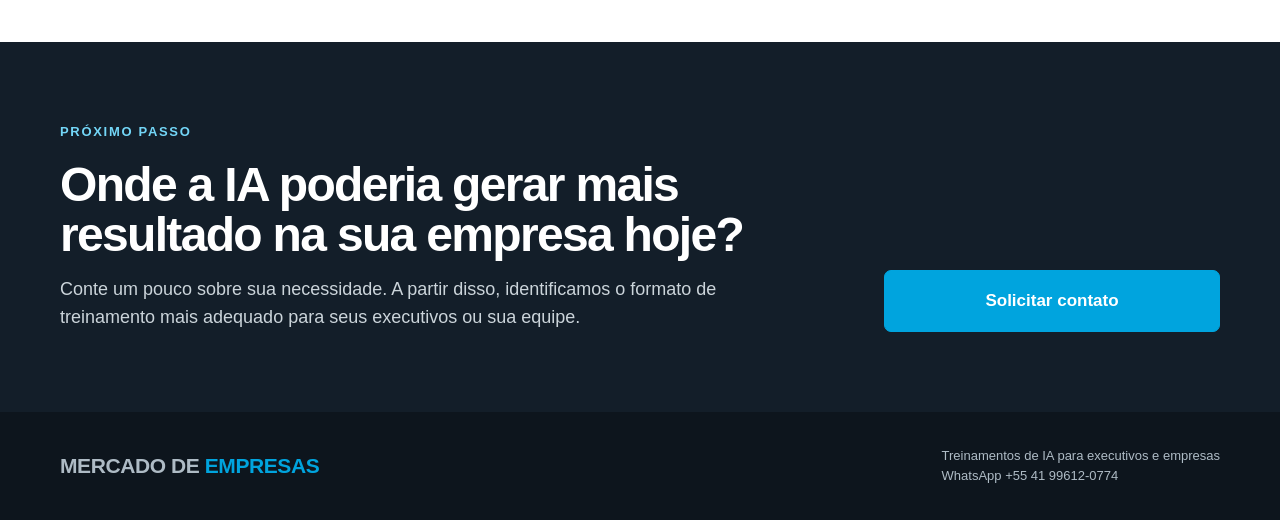
==== commit 094b5bb2: "Preserva fluxo validado, bloqueia WhatsApp antes do formulário e mantém depoimento" ====
--- a/index.html
+++ b/index.html
@@ -1,8 +1,8 @@
-<!doctype html><html lang="pt-BR"><head><meta charset="utf-8"><meta name="viewport" content="width=device-width,initial-scale=1"><title>IA na Prática | Mercado de Empresas</title><meta name="description" content="Treinamentos práticos de Inteligência Artificial para executivos e equipes. IA aplicada à rotina, decisões e resultados da empresa."><meta name="mde-version" content="2026-10-03-1030"><style>:root{--cyan:#00A4DE;--deep:#2D5A87;--cream:#F6F3EC;--graphite:#131E29;--white:#fff;--muted:#5d6974;--line:#dce3e8}*{box-sizing:border-box}html{scroll-behavior:smooth}body{margin:0;font-family:Inter,Arial,sans-serif;background:var(--cream);color:var(--graphite);line-height:1.55}.wrap{width:min(1160px,calc(100% - 40px));margin:auto}header{position:sticky;top:0;z-index:20;background:rgba(246,243,236,.94);backdrop-filter:blur(12px);border-bottom:1px solid rgba(19,30,41,.08)}.nav{height:82px;display:flex;align-items:center;justify-content:space-between;gap:24px}.brand{font-weight:800;font-size:21px;letter-spacing:-.02em}.brand span{color:var(--cyan)}.navlinks{display:flex;align-items:center;gap:28px;font-size:14px}a{color:inherit;text-decoration:none}.btn{display:inline-flex;align-items:center;justify-content:center;padding:14px 20px;border-radius:7px;background:var(--cyan);color:#fff;font-weight:750;border:1px solid var(--cyan);transition:.2s}.btn:hover{transform:translateY(-1px);filter:brightness(.96)}.btn.alt{background:transparent;color:var(--graphite);border-color:#aeb9c2}.hero{padding:96px 0 72px;overflow:hidden}.hero-grid{display:grid;grid-template-columns:1.12fr .88fr;gap:68px;align-items:center}.eyebrow{font-size:13px;letter-spacing:.13em;text-transform:uppercase;color:var(--deep);font-weight:800;margin-bottom:18px}h1{font-size:clamp(42px,6vw,74px);line-height:.99;letter-spacing:-.045em;margin:0 0 26px;max-width:800px}h1 span{color:var(--cyan)}.lead{font-size:20px;color:#43505c;max-width:690px;margin:0 0 32px}.actions{display:flex;gap:12px;flex-wrap:wrap}.proof{display:flex;gap:26px;margin-top:40px;padding-top:25px;border-top:1px solid #cdd5da;font-size:14px;color:#52606b}.proof b{display:block;color:var(--graphite);font-size:18px}.hero-card{background:var(--graphite);color:white;border-radius:18px;padding:42px;min-height:440px;display:flex;flex-direction:column;justify-content:space-between;position:relative;overflow:hidden}.hero-card:before{content:"";position:absolute;width:280px;height:280px;border:65px solid var(--cyan);border-radius:50%;right:-145px;top:-135px;opacity:.9}.hero-card small{text-transform:uppercase;letter-spacing:.14em;color:#b9c7d0}.hero-card h2{font-size:36px;line-height:1.08;letter-spacing:-.03em;max-width:380px;margin:28px 0}.hero-card p{color:#cbd4da;max-width:390px}section{padding:82px 0}.section-head{display:grid;grid-template-columns:.65fr 1.35fr;gap:50px;margin-bottom:44px}.section-head h2{font-size:42px;line-height:1.05;letter-spacing:-.035em;margin:0}.section-head p{font-size:18px;color:var(--muted);margin:0;max-width:720px}.cards{display:grid;grid-template-columns:repeat(2,1fr);gap:20px}.card{background:#fff;border:1px solid var(--line);border-radius:14px;padding:34px}.card .num{color:var(--cyan);font-size:13px;font-weight:800;letter-spacing:.12em}.card h3{font-size:27px;margin:16px 0 12px;letter-spacing:-.02em}.card p{color:var(--muted)}.card ul{padding-left:18px;color:#3f4b55}.card li{margin:8px 0}.dark{background:var(--deep);color:#fff}.dark .section-head p{color:#d8e2ea}.areas{display:grid;grid-template-columns:repeat(3,1fr);gap:12px}.area{padding:25px;border:1px solid rgba(255,255,255,.25);border-radius:10px;background:rgba(255,255,255,.055)}.area b{display:block;font-size:18px;margin-bottom:7px}.area span{color:#d8e2ea;font-size:14px}.steps{display:grid;grid-template-columns:repeat(4,1fr);gap:18px}.step{border-top:3px solid var(--cyan);padding:24px 4px}.step b{font-size:18px}.step p{color:var(--muted);font-size:14px}.statement{padding:90px 0;background:#fff}.statement blockquote{font-size:clamp(34px,5vw,58px);line-height:1.08;letter-spacing:-.04em;margin:0;max-width:1050px}.statement span{color:var(--cyan)}.about{display:grid;grid-template-columns:.8fr 1.2fr;gap:70px;align-items:start}.about h2{font-size:40px;margin:0}.about p{font-size:18px;color:var(--muted);margin-top:0}.tag{display:inline-block;border:1px solid #b9c4cb;border-radius:999px;padding:7px 12px;margin:4px 5px 4px 0;font-size:13px}.leadform{background:#fff}.formgrid{display:grid;grid-template-columns:repeat(2,1fr);gap:18px}.field{display:flex;flex-direction:column;gap:7px}.field.full{grid-column:1/-1}.field label{font-size:13px;font-weight:750}.field input,.field select,.field textarea{width:100%;padding:14px 15px;border:1px solid #c8d1d7;border-radius:7px;background:#fff;color:var(--graphite);font:inherit}.field textarea{min-height:110px;resize:vertical}.formnote{font-size:13px;color:var(--muted);margin-top:12px}.formstatus{margin-top:14px;font-weight:700}.cta{padding:80px 0;background:var(--graphite);color:white}.cta-box{display:grid;grid-template-columns:1.4fr .6fr;gap:40px;align-items:end}.cta h2{font-size:48px;line-height:1.04;letter-spacing:-.035em;margin:0 0 16px}.cta p{color:#cbd4da;font-size:18px;margin:0;max-width:690px}.cta .btn{width:100%;font-size:17px;padding:17px}footer{background:#0d151d;color:#aebbc5;padding:34px 0;font-size:13px}.foot{display:flex;justify-content:space-between;gap:20px;align-items:center}.floating{position:fixed;right:20px;bottom:20px;z-index:30;box-shadow:0 12px 28px rgba(0,0,0,.18)}.floating.hidden{display:none}.successbox{display:none;grid-column:1/-1;padding:32px;border:1px solid #b8dfe9;border-radius:12px;background:#f2fbfe}.successbox.show{display:block}.formgrid.sent>.field{display:none}.formgrid.sent>.successbox{display:block}.successbox h3{margin:0 0 8px;font-size:25px}.successbox p{margin:0;color:var(--muted)}.successbox #waAfterSubmit{display:inline-flex;margin-top:20px;background:var(--cyan);color:#fff}@media(max-width:850px){.navlinks a:not(.btn){display:none}.hero{padding-top:62px}.hero-grid,.section-head,.about,.cta-box{grid-template-columns:1fr}.hero-card{min-height:330px}.cards,.areas{grid-template-columns:1fr}.steps{grid-template-columns:1fr 1fr}.proof{flex-wrap:wrap}section{padding:60px 0}}@media(max-width:650px){.formgrid{grid-template-columns:1fr}.field.full{grid-column:auto}}@media(max-width:520px){.wrap{width:min(100% - 28px,1160px)}.nav{height:70px}.brand{font-size:17px}h1{font-size:44px}.lead{font-size:18px}.hero-card{padding:28px}.steps{grid-template-columns:1fr}.cta h2{font-size:38px}.floating{left:14px;right:14px;bottom:12px}}.testimonial{background:#fff}.testimonial-grid{display:grid;grid-template-columns:.72fr 1.28fr;gap:48px;align-items:center}.testimonial h2{font-size:42px;line-height:1.05;letter-spacing:-.035em;margin:0 0 18px}.testimonial p{font-size:18px;color:var(--muted)}.video-wrap{position:relative;padding-top:56.25%;border-radius:16px;overflow:hidden;background:var(--graphite);box-shadow:0 18px 45px rgba(19,30,41,.14)}.video-wrap iframe{position:absolute;inset:0;width:100%;height:100%;border:0}@media(max-width:850px){.testimonial-grid{grid-template-columns:1fr}.testimonial h2{font-size:36px}}</style></head><body><header><div class="wrap nav"><div class="brand">MERCADO DE <span>EMPRESAS</span></div><nav class="navlinks"><a href="#treinamentos">Treinamentos</a><a href="#como">Como funciona</a><a href="#sobre">Sobre</a><a class="btn form-cta" data-interest="Geral" href="#contato">Falar sobre treinamento</a></nav></div></header><main><section class="hero"><div class="wrap hero-grid"><div><div class="eyebrow">Treinamentos corporativos de Inteligência Artificial</div><h1>IA na prática para quem precisa <span>gerar resultado.</span></h1><p class="lead">Treinamentos para executivos e equipes aprenderem a usar Inteligência Artificial na rotina real de trabalho, com aplicações voltadas à função, ao negócio e às decisões que precisam tomar.</p><div class="actions"><a class="btn" href="#treinamentos">Conhecer os treinamentos</a><a class="btn alt whatsapp-track" data-label="hero" href="#">Conversar pelo WhatsApp</a></div><div class="proof"><div><b>Executivos</b>Decisão e produtividade</div><div><b>Equipes</b>Aplicação por área</div><div><b>Empresas</b>Conteúdo personalizável</div></div></div><div class="hero-card"><div><small>Mercado de Empresas</small><h2>Não é sobre aprender mais prompts.</h2><p>É sobre saber onde a IA faz sentido, como aplicá-la com método e como transformar conhecimento em produtividade e capacidade de decisão.</p></div><small>IA aplicada ao trabalho real</small></div></div></section><section id="treinamentos"><div class="wrap"><div class="section-head"><h2>Duas portas de entrada.</h2><p>A mesma premissa: aproximar a Inteligência Artificial dos problemas e das atividades que realmente ocupam o dia de executivos e equipes.</p></div><div class="cards"><article class="card"><div class="num">01 / LIDERANÇA</div><h3>IA para Executivos</h3><p>Para CEOs, empresários, diretores e gestores que querem incorporar IA à sua rotina sem transformar a agenda em um curso técnico.</p><ul><li>Produtividade e organização executiva</li><li>Análise de informações e cenários</li><li>Apoio à tomada de decisão</li><li>Estratégia, reuniões e comunicação</li><li>Uso responsável e governança</li></ul><a class="btn form-cta" data-interest="IA para Executivos" href="#contato">Quero saber mais</a></article><article class="card"><div class="num">02 / EQUIPES</div><h3>IA por Área</h3><p>Treinamentos construídos a partir da realidade de cada função, para que a equipe pratique com situações próximas das que encontra no trabalho.</p><ul><li>RH e Pessoas</li><li>Comercial e Vendas</li><li>Financeiro</li><li>Marketing</li><li>Administrativo e áreas corporativas</li></ul><a class="btn form-cta" data-interest="Outro" href="#contato">Quero treinar minha equipe</a></article></div></div></section><section class="dark"><div class="wrap"><div class="section-head"><h2>Aplicação por área.</h2><p>O conteúdo pode ser adaptado ao contexto, nível de maturidade e desafios da empresa. O objetivo é que cada participante reconheça sua própria rotina no treinamento.</p></div><div class="areas"><div class="area"><b>RH e Pessoas</b><span>Recrutamento, comunicação, desenvolvimento, políticas e produtividade.</span></div><div class="area"><b>Comercial e Vendas</b><span>Prospecção, preparação, propostas, follow-up e inteligência comercial.</span></div><div class="area"><b>Financeiro</b><span>Análises, relatórios, cenários, explicações gerenciais e apoio à decisão.</span></div><div class="area"><b>Marketing</b><span>Pesquisa, planejamento, conteúdo, campanhas e análise de mercado.</span></div><div class="area"><b>Administrativo</b><span>Documentos, rotinas, organização de conhecimento e ganho de produtividade.</span></div><div class="area"><b>Lideranças</b><span>Informação, reuniões, comunicação, decisões e gestão do conhecimento.</span></div></div></div></section><section class="statement"><div class="wrap"><blockquote>O objetivo não é sair sabendo mais sobre Inteligência Artificial. É sair sabendo <span>como utilizá-la melhor no dia seguinte.</span></blockquote></div></section><section id="como"><div class="wrap"><div class="section-head"><h2>Como funciona.</h2><p>Um formato direto, adaptável e orientado à aplicação. O desenho final considera público, objetivos, maturidade e situações reais da empresa.</p></div><div class="steps"><div class="step"><b>1. Contexto</b><p>Entendemos público, área e principais desafios.</p></div><div class="step"><b>2. Personalização</b><p>Ajustamos exemplos e aplicações à realidade dos participantes.</p></div><div class="step"><b>3. Prática</b><p>Os participantes trabalham com exercícios e situações concretas.</p></div><div class="step"><b>4. Aplicação</b><p>O treinamento conecta aprendizado com a rotina após o encontro.</p></div></div></div></section><section class="testimonial" id="depoimento"><div class="wrap testimonial-grid"><div><div class="eyebrow">Depoimento de cliente</div><h2>Quem aplica IA na prática percebe a diferença.</h2><p>Veja a experiência de um de nossos clientes com os treinamentos da Mercado de Empresas.</p><a class="btn form-cta" data-interest="Geral" href="#contato">Quero levar este treinamento para minha empresa</a></div><div class="video-wrap"><iframe src="https://www.youtube-nocookie.com/embed/s4K3jDXlQZ8" title="Depoimento de cliente - Mercado de Empresas" loading="lazy" allow="accelerometer; autoplay; clipboard-write; encrypted-media; gyroscope; picture-in-picture; web-share" allowfullscreen></iframe></div></div></section><section id="sobre"><div class="wrap about"><div><div class="eyebrow">Quem conduz</div><h2>Paulo Oliveira<br>Mercado de Empresas</h2></div><div><p>Executivo, consultor e criador do Método GIA, metodologia de Governança e Inteligência Artificial voltada à implantação estruturada de IA nas empresas. Os treinamentos unem experiência de gestão, visão empresarial e uso prático da tecnologia.</p><p>A abordagem parte de uma premissa simples: executivos e áreas diferentes não deveriam usar IA exatamente da mesma forma. A tecnologia precisa estar conectada à função, ao contexto e ao conhecimento da organização.</p><span class="tag">IA aplicada</span><span class="tag">Gestão</span><span class="tag">Governança</span><span class="tag">Método GIA</span></div></div></section><section class="leadform" id="contato"><div class="wrap"><div class="section-head"><h2>Vamos conversar sobre a sua necessidade.</h2><p>Preencha os dados abaixo. Assim conseguimos entender o contexto antes do primeiro contato e indicar o treinamento mais adequado.</p></div><form id="leadForm" class="formgrid"><div class="field"><label for="nome">Nome *</label><input id="nome" name="nome" required autocomplete="name"></div><div class="field"><label for="empresa">Empresa</label><input id="empresa" name="empresa" autocomplete="organization"></div><div class="field"><label for="cargo">Cargo</label><input id="cargo" name="cargo" autocomplete="organization-title"></div><div class="field"><label for="whatsapp">WhatsApp</label><input id="whatsapp" name="whatsapp" inputmode="tel" autocomplete="tel"></div><div class="field"><label for="email">E-mail</label><input id="email" name="email" type="email" autocomplete="email"></div><div class="field"><label for="treinamento">Interesse</label><select id="treinamento" name="treinamento"><option value="IA para Executivos">IA para Executivos</option><option value="RH e Pessoas">RH e Pessoas</option><option value="Comercial e Vendas">Comercial e Vendas</option><option value="Financeiro">Financeiro</option><option value="Marketing">Marketing</option><option value="Administrativo">Administrativo</option><option value="Lideranças">Lideranças</option><option value="Outro">Outro</option></select></div><div class="field full"><label for="mensagem">O que você gostaria de melhorar com IA?</label><textarea id="mensagem" name="mensagem"></textarea></div><div class="field full"><button class="btn" type="submit" id="submitLead">Solicitar contato</button><div class="formnote">Informe seu nome e pelo menos um meio de contato: WhatsApp ou e-mail.</div><div class="formstatus" id="formStatus" role="status" aria-live="polite"></div></div><div class="successbox" id="successBox" role="status" aria-live="polite"><h3 id="successTitle">Obrigado.</h3><p>Sua solicitação foi enviada à Mercado de Empresas. Entraremos em contato para entender melhor sua necessidade e avaliar o treinamento mais adequado.</p><a class="btn" id="waAfterSubmit" href="#" target="_blank" rel="noopener" style="margin-top:18px">Falar agora pelo WhatsApp</a></div></form></div></section><section class="cta"><div class="wrap cta-box"><div><div class="eyebrow" style="color:#73d6f7">Próximo passo</div><h2>Onde a IA poderia gerar mais resultado na sua empresa hoje?</h2><p>Conte um pouco sobre sua necessidade. A partir disso, identificamos o formato de treinamento mais adequado para seus executivos ou sua equipe.</p></div><div><a class="btn form-cta" data-interest="Geral" href="#contato">Solicitar contato</a></div></div></section></main><footer><div class="wrap foot"><div class="brand">MERCADO DE <span>EMPRESAS</span></div><div>Treinamentos de IA para executivos e empresas<br>WhatsApp +55 41 99612-0774</div></div></footer><script>
+<!doctype html><html lang="pt-BR"><head><meta charset="utf-8"><meta name="viewport" content="width=device-width,initial-scale=1"><title>IA na Prática | Mercado de Empresas</title><meta name="description" content="Treinamentos práticos de Inteligência Artificial para executivos e equipes. IA aplicada à rotina, decisões e resultados da empresa."><meta name="mde-version" content="2026-10-03-1647"><style>:root{--cyan:#00A4DE;--deep:#2D5A87;--cream:#F6F3EC;--graphite:#131E29;--white:#fff;--muted:#5d6974;--line:#dce3e8}*{box-sizing:border-box}html{scroll-behavior:smooth}body{margin:0;font-family:Inter,Arial,sans-serif;background:var(--cream);color:var(--graphite);line-height:1.55}.wrap{width:min(1160px,calc(100% - 40px));margin:auto}header{position:sticky;top:0;z-index:20;background:rgba(246,243,236,.94);backdrop-filter:blur(12px);border-bottom:1px solid rgba(19,30,41,.08)}.nav{height:82px;display:flex;align-items:center;justify-content:space-between;gap:24px}.brand{font-weight:800;font-size:21px;letter-spacing:-.02em}.brand span{color:var(--cyan)}.navlinks{display:flex;align-items:center;gap:28px;font-size:14px}a{color:inherit;text-decoration:none}.btn{display:inline-flex;align-items:center;justify-content:center;padding:14px 20px;border-radius:7px;background:var(--cyan);color:#fff;font-weight:750;border:1px solid var(--cyan);transition:.2s}.btn:hover{transform:translateY(-1px);filter:brightness(.96)}.btn.alt{background:transparent;color:var(--graphite);border-color:#aeb9c2}.hero{padding:96px 0 72px;overflow:hidden}.hero-grid{display:grid;grid-template-columns:1.12fr .88fr;gap:68px;align-items:center}.eyebrow{font-size:13px;letter-spacing:.13em;text-transform:uppercase;color:var(--deep);font-weight:800;margin-bottom:18px}h1{font-size:clamp(42px,6vw,74px);line-height:.99;letter-spacing:-.045em;margin:0 0 26px;max-width:800px}h1 span{color:var(--cyan)}.lead{font-size:20px;color:#43505c;max-width:690px;margin:0 0 32px}.actions{display:flex;gap:12px;flex-wrap:wrap}.proof{display:flex;gap:26px;margin-top:40px;padding-top:25px;border-top:1px solid #cdd5da;font-size:14px;color:#52606b}.proof b{display:block;color:var(--graphite);font-size:18px}.hero-card{background:var(--graphite);color:white;border-radius:18px;padding:42px;min-height:440px;display:flex;flex-direction:column;justify-content:space-between;position:relative;overflow:hidden}.hero-card:before{content:"";position:absolute;width:280px;height:280px;border:65px solid var(--cyan);border-radius:50%;right:-145px;top:-135px;opacity:.9}.hero-card small{text-transform:uppercase;letter-spacing:.14em;color:#b9c7d0}.hero-card h2{font-size:36px;line-height:1.08;letter-spacing:-.03em;max-width:380px;margin:28px 0}.hero-card p{color:#cbd4da;max-width:390px}section{padding:82px 0}.section-head{display:grid;grid-template-columns:.65fr 1.35fr;gap:50px;margin-bottom:44px}.section-head h2{font-size:42px;line-height:1.05;letter-spacing:-.035em;margin:0}.section-head p{font-size:18px;color:var(--muted);margin:0;max-width:720px}.cards{display:grid;grid-template-columns:repeat(2,1fr);gap:20px}.card{background:#fff;border:1px solid var(--line);border-radius:14px;padding:34px}.card .num{color:var(--cyan);font-size:13px;font-weight:800;letter-spacing:.12em}.card h3{font-size:27px;margin:16px 0 12px;letter-spacing:-.02em}.card p{color:var(--muted)}.card ul{padding-left:18px;color:#3f4b55}.card li{margin:8px 0}.dark{background:var(--deep);color:#fff}.dark .section-head p{color:#d8e2ea}.areas{display:grid;grid-template-columns:repeat(3,1fr);gap:12px}.area{padding:25px;border:1px solid rgba(255,255,255,.25);border-radius:10px;background:rgba(255,255,255,.055)}.area b{display:block;font-size:18px;margin-bottom:7px}.area span{color:#d8e2ea;font-size:14px}.steps{display:grid;grid-template-columns:repeat(4,1fr);gap:18px}.step{border-top:3px solid var(--cyan);padding:24px 4px}.step b{font-size:18px}.step p{color:var(--muted);font-size:14px}.statement{padding:90px 0;background:#fff}.statement blockquote{font-size:clamp(34px,5vw,58px);line-height:1.08;letter-spacing:-.04em;margin:0;max-width:1050px}.statement span{color:var(--cyan)}.about{display:grid;grid-template-columns:.8fr 1.2fr;gap:70px;align-items:start}.about h2{font-size:40px;margin:0}.about p{font-size:18px;color:var(--muted);margin-top:0}.tag{display:inline-block;border:1px solid #b9c4cb;border-radius:999px;padding:7px 12px;margin:4px 5px 4px 0;font-size:13px}.leadform{background:#fff}.formgrid{display:grid;grid-template-columns:repeat(2,1fr);gap:18px}.field{display:flex;flex-direction:column;gap:7px}.field.full{grid-column:1/-1}.field label{font-size:13px;font-weight:750}.field input,.field select,.field textarea{width:100%;padding:14px 15px;border:1px solid #c8d1d7;border-radius:7px;background:#fff;color:var(--graphite);font:inherit}.field textarea{min-height:110px;resize:vertical}.formnote{font-size:13px;color:var(--muted);margin-top:12px}.formstatus{margin-top:14px;font-weight:700}.cta{padding:80px 0;background:var(--graphite);color:white}.cta-box{display:grid;grid-template-columns:1.4fr .6fr;gap:40px;align-items:end}.cta h2{font-size:48px;line-height:1.04;letter-spacing:-.035em;margin:0 0 16px}.cta p{color:#cbd4da;font-size:18px;margin:0;max-width:690px}.cta .btn{width:100%;font-size:17px;padding:17px}footer{background:#0d151d;color:#aebbc5;padding:34px 0;font-size:13px}.foot{display:flex;justify-content:space-between;gap:20px;align-items:center}.floating{position:fixed;right:20px;bottom:20px;z-index:30;box-shadow:0 12px 28px rgba(0,0,0,.18)}.floating.hidden{display:none}.successbox{display:none;grid-column:1/-1;padding:32px;border:1px solid #b8dfe9;border-radius:12px;background:#f2fbfe}.successbox.show{display:block}.formgrid.sent>.field{display:none}.formgrid.sent>.successbox{display:block}.successbox h3{margin:0 0 8px;font-size:25px}.successbox p{margin:0;color:var(--muted)}.successbox #waAfterSubmit{display:inline-flex;margin-top:20px;background:var(--cyan);color:#fff}@media(max-width:850px){.navlinks a:not(.btn){display:none}.hero{padding-top:62px}.hero-grid,.section-head,.about,.cta-box{grid-template-columns:1fr}.hero-card{min-height:330px}.cards,.areas{grid-template-columns:1fr}.steps{grid-template-columns:1fr 1fr}.proof{flex-wrap:wrap}section{padding:60px 0}}@media(max-width:650px){.formgrid{grid-template-columns:1fr}.field.full{grid-column:auto}}@media(max-width:520px){.wrap{width:min(100% - 28px,1160px)}.nav{height:70px}.brand{font-size:17px}h1{font-size:44px}.lead{font-size:18px}.hero-card{padding:28px}.steps{grid-template-columns:1fr}.cta h2{font-size:38px}.floating{left:14px;right:14px;bottom:12px}}.testimonial{background:#fff}.testimonial-grid{display:grid;grid-template-columns:.72fr 1.28fr;gap:48px;align-items:center}.testimonial h2{font-size:42px;line-height:1.05;letter-spacing:-.035em;margin:0 0 18px}.testimonial p{font-size:18px;color:var(--muted)}.video-wrap{position:relative;padding-top:56.25%;border-radius:16px;overflow:hidden;background:var(--graphite);box-shadow:0 18px 45px rgba(19,30,41,.14)}.video-wrap iframe{position:absolute;inset:0;width:100%;height:100%;border:0}@media(max-width:850px){.testimonial-grid{grid-template-columns:1fr}.testimonial h2{font-size:36px}}</style></head><body><header><div class="wrap nav"><div class="brand">MERCADO DE <span>EMPRESAS</span></div><nav class="navlinks"><a href="#treinamentos">Treinamentos</a><a href="#como">Como funciona</a><a href="#depoimento">Depoimento</a><a href="#sobre">Sobre</a><a class="btn form-cta" data-interest="Geral" href="#contato">Falar sobre treinamento</a></nav></div></header><main><section class="hero"><div class="wrap hero-grid"><div><div class="eyebrow">Treinamentos corporativos de Inteligência Artificial</div><h1>IA na prática para quem precisa <span>gerar resultado.</span></h1><p class="lead">Treinamentos para executivos e equipes aprenderem a usar Inteligência Artificial na rotina real de trabalho, com aplicações voltadas à função, ao negócio e às decisões que precisam tomar.</p><div class="actions"><a class="btn" href="#treinamentos">Conhecer os treinamentos</a><a class="btn alt form-cta" data-interest="Geral" href="#contato">Quero falar sobre treinamento</a></div><div class="proof"><div><b>Executivos</b>Decisão e produtividade</div><div><b>Equipes</b>Aplicação por área</div><div><b>Empresas</b>Conteúdo personalizável</div></div></div><div class="hero-card"><div><small>Mercado de Empresas</small><h2>Não é sobre aprender mais prompts.</h2><p>É sobre saber onde a IA faz sentido, como aplicá-la com método e como transformar conhecimento em produtividade e capacidade de decisão.</p></div><small>IA aplicada ao trabalho real</small></div></div></section><section id="treinamentos"><div class="wrap"><div class="section-head"><h2>Duas portas de entrada.</h2><p>A mesma premissa: aproximar a Inteligência Artificial dos problemas e das atividades que realmente ocupam o dia de executivos e equipes.</p></div><div class="cards"><article class="card"><div class="num">01 / LIDERANÇA</div><h3>IA para Executivos</h3><p>Para CEOs, empresários, diretores e gestores que querem incorporar IA à sua rotina sem transformar a agenda em um curso técnico.</p><ul><li>Produtividade e organização executiva</li><li>Análise de informações e cenários</li><li>Apoio à tomada de decisão</li><li>Estratégia, reuniões e comunicação</li><li>Uso responsável e governança</li></ul><a class="btn form-cta" data-interest="IA para Executivos" href="#contato">Quero saber mais</a></article><article class="card"><div class="num">02 / EQUIPES</div><h3>IA por Área</h3><p>Treinamentos construídos a partir da realidade de cada função, para que a equipe pratique com situações próximas das que encontra no trabalho.</p><ul><li>RH e Pessoas</li><li>Comercial e Vendas</li><li>Financeiro</li><li>Marketing</li><li>Administrativo e áreas corporativas</li></ul><a class="btn form-cta" data-interest="Outro" href="#contato">Quero treinar minha equipe</a></article></div></div></section><section class="dark"><div class="wrap"><div class="section-head"><h2>Aplicação por área.</h2><p>O conteúdo pode ser adaptado ao contexto, nível de maturidade e desafios da empresa. O objetivo é que cada participante reconheça sua própria rotina no treinamento.</p></div><div class="areas"><div class="area"><b>RH e Pessoas</b><span>Recrutamento, comunicação, desenvolvimento, políticas e produtividade.</span></div><div class="area"><b>Comercial e Vendas</b><span>Prospecção, preparação, propostas, follow-up e inteligência comercial.</span></div><div class="area"><b>Financeiro</b><span>Análises, relatórios, cenários, explicações gerenciais e apoio à decisão.</span></div><div class="area"><b>Marketing</b><span>Pesquisa, planejamento, conteúdo, campanhas e análise de mercado.</span></div><div class="area"><b>Administrativo</b><span>Documentos, rotinas, organização de conhecimento e ganho de produtividade.</span></div><div class="area"><b>Lideranças</b><span>Informação, reuniões, comunicação, decisões e gestão do conhecimento.</span></div></div></div></section><section class="statement"><div class="wrap"><blockquote>O objetivo não é sair sabendo mais sobre Inteligência Artificial. É sair sabendo <span>como utilizá-la melhor no dia seguinte.</span></blockquote></div></section><section id="como"><div class="wrap"><div class="section-head"><h2>Como funciona.</h2><p>Um formato direto, adaptável e orientado à aplicação. O desenho final considera público, objetivos, maturidade e situações reais da empresa.</p></div><div class="steps"><div class="step"><b>1. Contexto</b><p>Entendemos público, área e principais desafios.</p></div><div class="step"><b>2. Personalização</b><p>Ajustamos exemplos e aplicações à realidade dos participantes.</p></div><div class="step"><b>3. Prática</b><p>Os participantes trabalham com exercícios e situações concretas.</p></div><div class="step"><b>4. Aplicação</b><p>O treinamento conecta aprendizado com a rotina após o encontro.</p></div></div></div></section><section class="testimonial" id="depoimento"><div class="wrap testimonial-grid"><div><div class="eyebrow">Depoimento de cliente</div><h2>Quem aplica IA na prática percebe a diferença.</h2><p>Veja a experiência de um de nossos clientes com os treinamentos da Mercado de Empresas.</p><a class="btn form-cta" data-interest="Geral" href="#contato">Quero levar este treinamento para minha empresa</a></div><div class="video-wrap"><iframe src="https://www.youtube.com/embed/s4K3jDXlQZ8?rel=0" title="Depoimento de cliente - Mercado de Empresas" loading="lazy" allow="accelerometer; autoplay; clipboard-write; encrypted-media; gyroscope; picture-in-picture; web-share" allowfullscreen></iframe></div></div></section><section id="sobre"><div class="wrap about"><div><div class="eyebrow">Quem conduz</div><h2>Paulo Oliveira<br>Mercado de Empresas</h2></div><div><p>Executivo, consultor e criador do Método GIA, metodologia de Governança e Inteligência Artificial voltada à implantação estruturada de IA nas empresas. Os treinamentos unem experiência de gestão, visão empresarial e uso prático da tecnologia.</p><p>A abordagem parte de uma premissa simples: executivos e áreas diferentes não deveriam usar IA exatamente da mesma forma. A tecnologia precisa estar conectada à função, ao contexto e ao conhecimento da organização.</p><span class="tag">IA aplicada</span><span class="tag">Gestão</span><span class="tag">Governança</span><span class="tag">Método GIA</span></div></div></section><section class="leadform" id="contato"><div class="wrap"><div class="section-head"><h2>Vamos conversar sobre a sua necessidade.</h2><p>Preencha os dados abaixo. Assim conseguimos entender o contexto antes do primeiro contato e indicar o treinamento mais adequado.</p></div><form id="leadForm" class="formgrid"><div class="field"><label for="nome">Nome *</label><input id="nome" name="nome" required autocomplete="name"></div><div class="field"><label for="empresa">Empresa</label><input id="empresa" name="empresa" autocomplete="organization"></div><div class="field"><label for="cargo">Cargo</label><input id="cargo" name="cargo" autocomplete="organization-title"></div><div class="field"><label for="whatsapp">WhatsApp</label><input id="whatsapp" name="whatsapp" inputmode="tel" autocomplete="tel"></div><div class="field"><label for="email">E-mail</label><input id="email" name="email" type="email" autocomplete="email"></div><div class="field"><label for="treinamento">Interesse</label><select id="treinamento" name="treinamento"><option value="IA para Executivos">IA para Executivos</option><option value="RH e Pessoas">RH e Pessoas</option><option value="Comercial e Vendas">Comercial e Vendas</option><option value="Financeiro">Financeiro</option><option value="Marketing">Marketing</option><option value="Administrativo">Administrativo</option><option value="Lideranças">Lideranças</option><option value="Outro">Outro</option></select></div><div class="field full"><label for="mensagem">O que você gostaria de melhorar com IA?</label><textarea id="mensagem" name="mensagem"></textarea></div><div class="field full"><button class="btn" type="submit" id="submitLead">Solicitar contato</button><div class="formnote">Informe seu nome e pelo menos um meio de contato: WhatsApp ou e-mail.</div><div class="formstatus" id="formStatus" role="status" aria-live="polite"></div></div><div class="successbox" id="successBox" role="status" aria-live="polite"><h3 id="successTitle">Obrigado.</h3><p>Sua solicitação foi enviada à Mercado de Empresas. Entraremos em contato para entender melhor sua necessidade e avaliar o treinamento mais adequado.</p><a class="btn" id="waAfterSubmit" href="#" target="_blank" rel="noopener" style="margin-top:18px">Falar agora pelo WhatsApp</a></div></form></div></section><section class="cta"><div class="wrap cta-box"><div><div class="eyebrow" style="color:#73d6f7">Próximo passo</div><h2>Onde a IA poderia gerar mais resultado na sua empresa hoje?</h2><p>Conte um pouco sobre sua necessidade. A partir disso, identificamos o formato de treinamento mais adequado para seus executivos ou sua equipe.</p></div><div><a class="btn form-cta" data-interest="Geral" href="#contato">Solicitar contato</a></div></div></section></main><footer><div class="wrap foot"><div class="brand">MERCADO DE <span>EMPRESAS</span></div><div>Treinamentos de IA para executivos e empresas<br>WhatsApp +55 41 99612-0774</div></div></footer><script>
 const LEAD_ENDPOINT='https://script.google.com/macros/s/AKfycbx7DwPVA2hJWncaVzhHQdhrP14hjKBkMy_AkD6lBu1BEhT8wfXX1YULSJO5pB8KYuHL/exec';
 const params=new URLSearchParams(location.search);
 const origem=params.get('origem')||params.get('utm_source')||'landing-page';
-document.querySelectorAll('.whatsapp-track').forEach(el=>{const interesse=el.dataset.label||'geral';const msg=`Olá, Paulo. Vim pela ${origem} e gostaria de saber mais sobre os treinamentos de IA. Interesse: ${interesse}.`;el.href='https://wa.me/5541996120774?text='+encodeURIComponent(msg);});
+
 document.querySelectorAll('.form-cta').forEach(el=>el.addEventListener('click',()=>{const interesse=el.dataset.interest;if(interesse&&interesse!=='Geral'){const select=document.getElementById('treinamento');if([...select.options].some(o=>o.value===interesse))select.value=interesse;}setTimeout(()=>document.getElementById('nome').focus({preventScroll:true}),450);}));
 const leadForm=document.getElementById('leadForm'),statusEl=document.getElementById('formStatus'),submitBtn=document.getElementById('submitLead'),successBox=document.getElementById('successBox'),successTitle=document.getElementById('successTitle');
 leadForm.addEventListener('submit',async e=>{
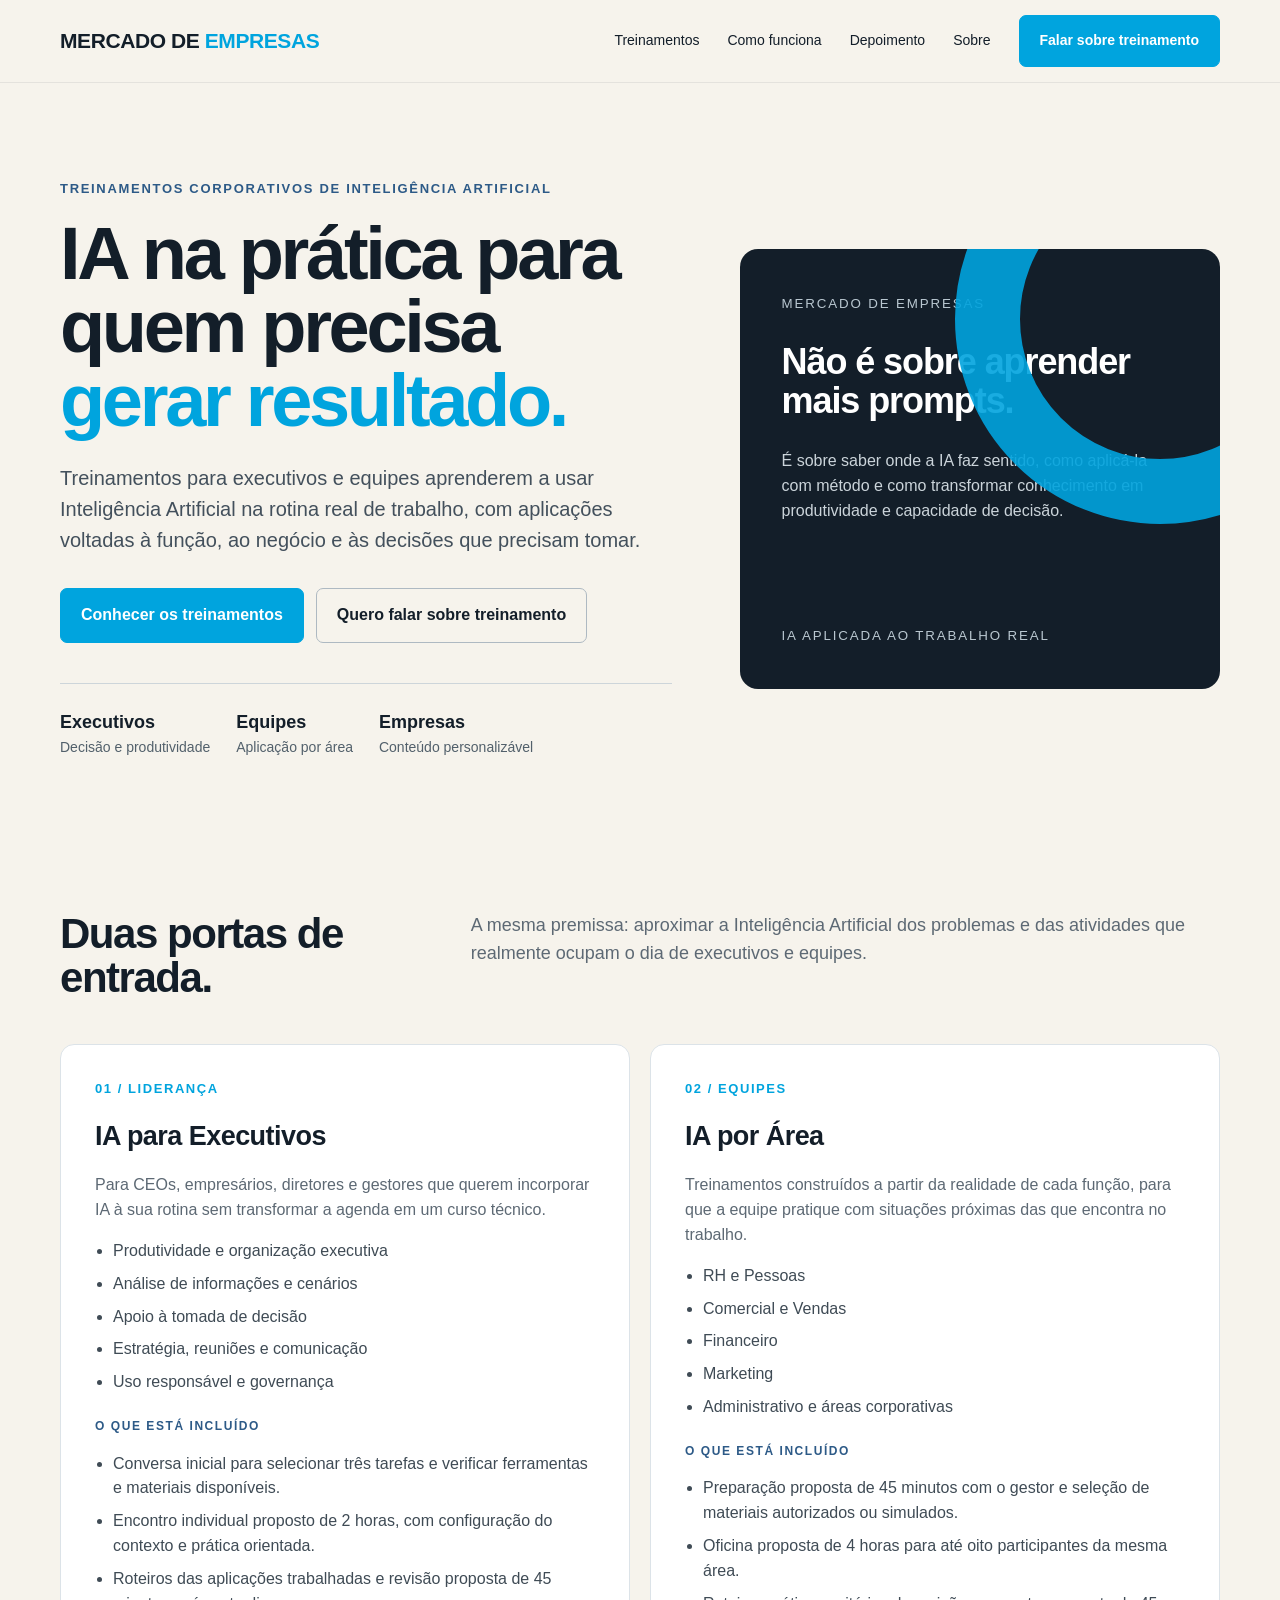
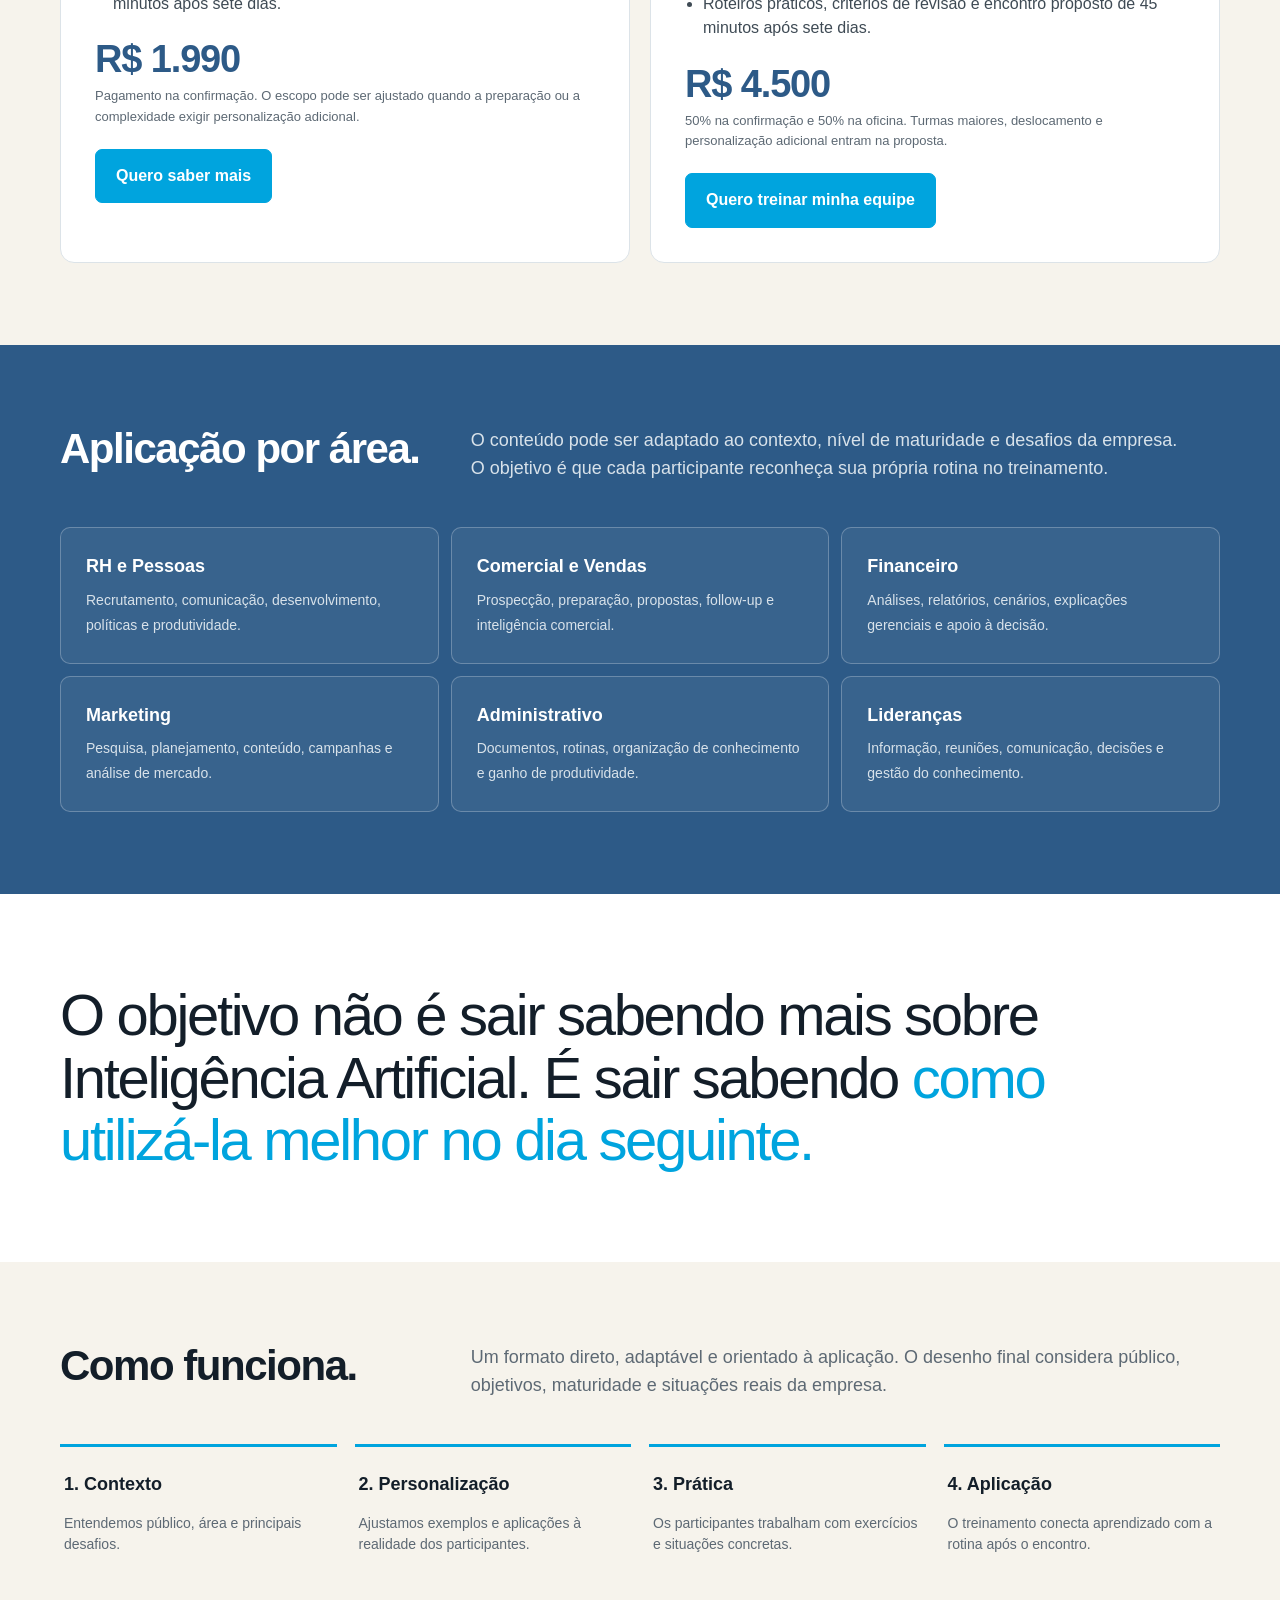
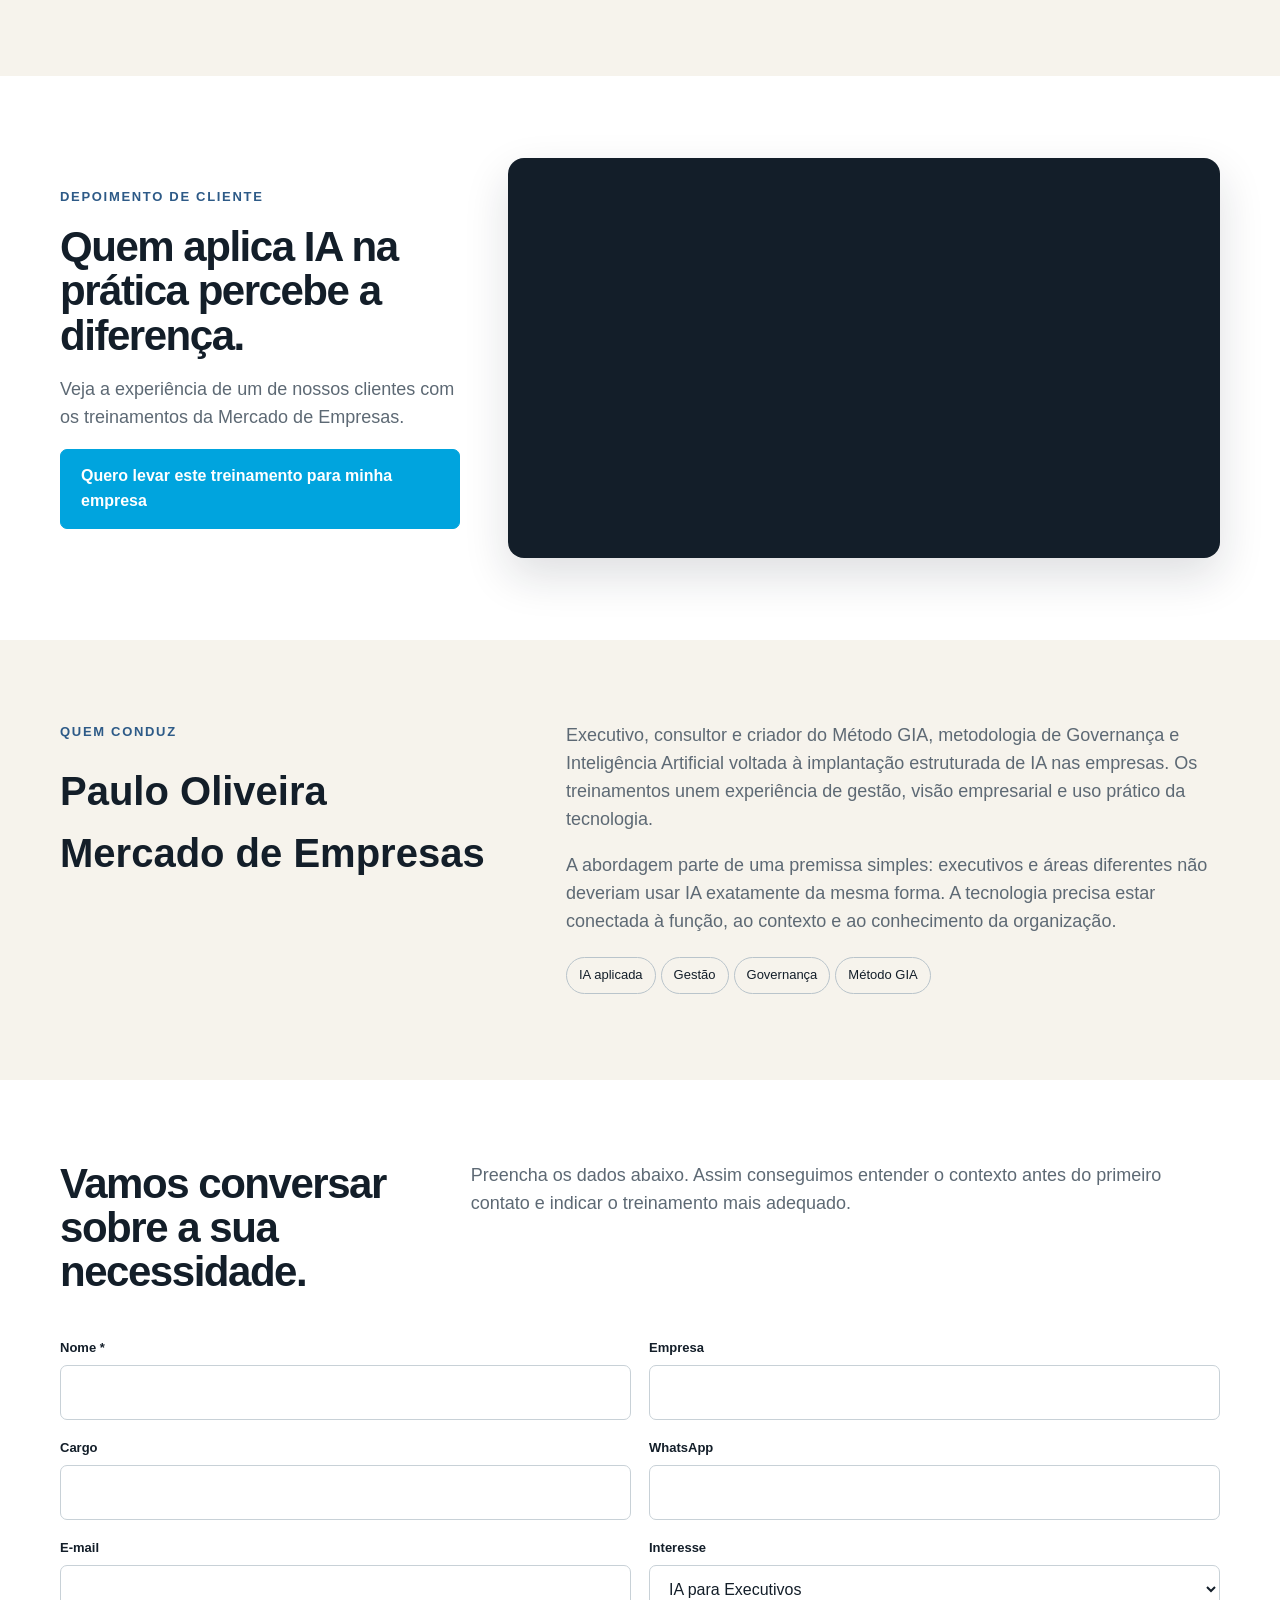
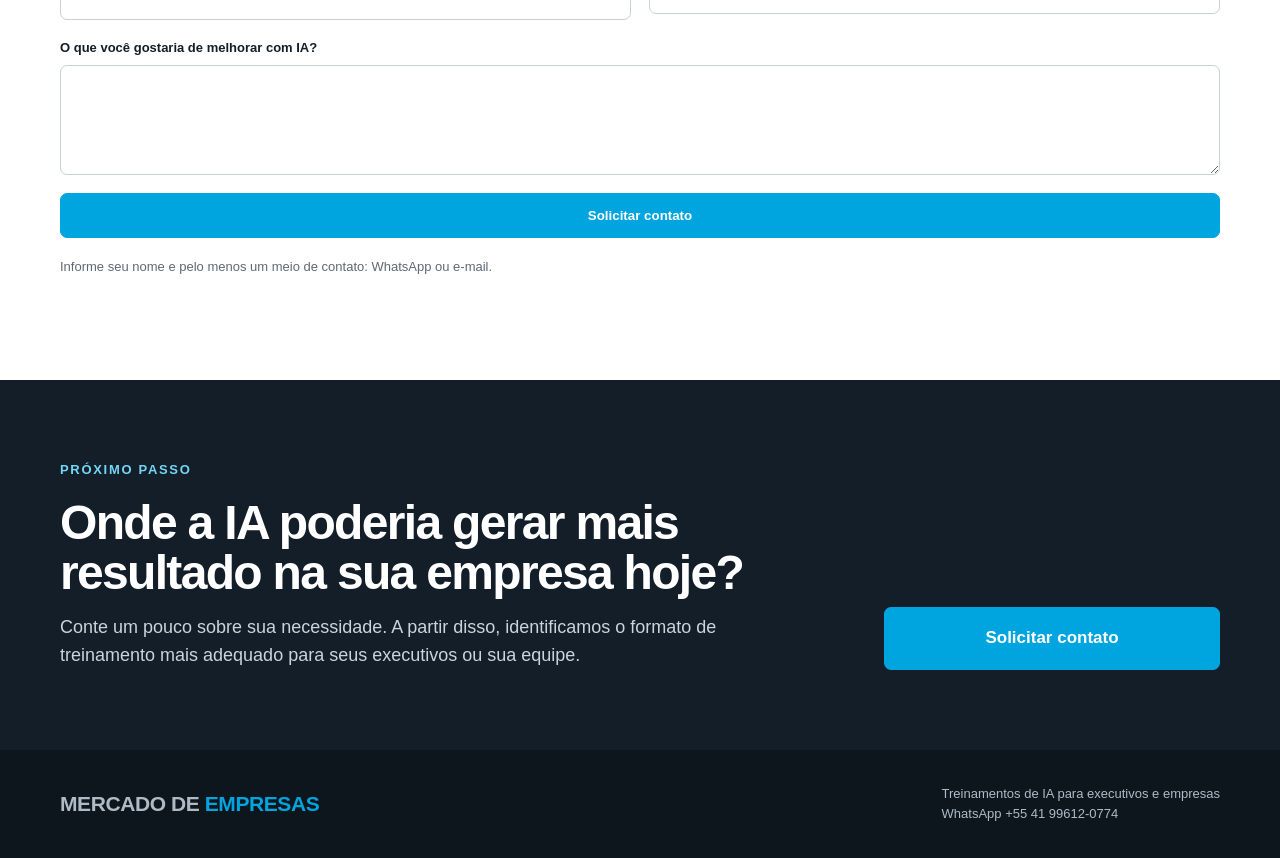
==== commit 1ed291a5: "Inclui valores e entregas das ofertas de treinamento" ====
--- a/index.html
+++ b/index.html
@@ -1,4 +1,4 @@
-<!doctype html><html lang="pt-BR"><head><meta charset="utf-8"><meta name="viewport" content="width=device-width,initial-scale=1"><title>IA na Prática | Mercado de Empresas</title><meta name="description" content="Treinamentos práticos de Inteligência Artificial para executivos e equipes. IA aplicada à rotina, decisões e resultados da empresa."><meta name="mde-version" content="2026-10-03-1647"><style>:root{--cyan:#00A4DE;--deep:#2D5A87;--cream:#F6F3EC;--graphite:#131E29;--white:#fff;--muted:#5d6974;--line:#dce3e8}*{box-sizing:border-box}html{scroll-behavior:smooth}body{margin:0;font-family:Inter,Arial,sans-serif;background:var(--cream);color:var(--graphite);line-height:1.55}.wrap{width:min(1160px,calc(100% - 40px));margin:auto}header{position:sticky;top:0;z-index:20;background:rgba(246,243,236,.94);backdrop-filter:blur(12px);border-bottom:1px solid rgba(19,30,41,.08)}.nav{height:82px;display:flex;align-items:center;justify-content:space-between;gap:24px}.brand{font-weight:800;font-size:21px;letter-spacing:-.02em}.brand span{color:var(--cyan)}.navlinks{display:flex;align-items:center;gap:28px;font-size:14px}a{color:inherit;text-decoration:none}.btn{display:inline-flex;align-items:center;justify-content:center;padding:14px 20px;border-radius:7px;background:var(--cyan);color:#fff;font-weight:750;border:1px solid var(--cyan);transition:.2s}.btn:hover{transform:translateY(-1px);filter:brightness(.96)}.btn.alt{background:transparent;color:var(--graphite);border-color:#aeb9c2}.hero{padding:96px 0 72px;overflow:hidden}.hero-grid{display:grid;grid-template-columns:1.12fr .88fr;gap:68px;align-items:center}.eyebrow{font-size:13px;letter-spacing:.13em;text-transform:uppercase;color:var(--deep);font-weight:800;margin-bottom:18px}h1{font-size:clamp(42px,6vw,74px);line-height:.99;letter-spacing:-.045em;margin:0 0 26px;max-width:800px}h1 span{color:var(--cyan)}.lead{font-size:20px;color:#43505c;max-width:690px;margin:0 0 32px}.actions{display:flex;gap:12px;flex-wrap:wrap}.proof{display:flex;gap:26px;margin-top:40px;padding-top:25px;border-top:1px solid #cdd5da;font-size:14px;color:#52606b}.proof b{display:block;color:var(--graphite);font-size:18px}.hero-card{background:var(--graphite);color:white;border-radius:18px;padding:42px;min-height:440px;display:flex;flex-direction:column;justify-content:space-between;position:relative;overflow:hidden}.hero-card:before{content:"";position:absolute;width:280px;height:280px;border:65px solid var(--cyan);border-radius:50%;right:-145px;top:-135px;opacity:.9}.hero-card small{text-transform:uppercase;letter-spacing:.14em;color:#b9c7d0}.hero-card h2{font-size:36px;line-height:1.08;letter-spacing:-.03em;max-width:380px;margin:28px 0}.hero-card p{color:#cbd4da;max-width:390px}section{padding:82px 0}.section-head{display:grid;grid-template-columns:.65fr 1.35fr;gap:50px;margin-bottom:44px}.section-head h2{font-size:42px;line-height:1.05;letter-spacing:-.035em;margin:0}.section-head p{font-size:18px;color:var(--muted);margin:0;max-width:720px}.cards{display:grid;grid-template-columns:repeat(2,1fr);gap:20px}.card{background:#fff;border:1px solid var(--line);border-radius:14px;padding:34px}.card .num{color:var(--cyan);font-size:13px;font-weight:800;letter-spacing:.12em}.card h3{font-size:27px;margin:16px 0 12px;letter-spacing:-.02em}.card p{color:var(--muted)}.card ul{padding-left:18px;color:#3f4b55}.card li{margin:8px 0}.dark{background:var(--deep);color:#fff}.dark .section-head p{color:#d8e2ea}.areas{display:grid;grid-template-columns:repeat(3,1fr);gap:12px}.area{padding:25px;border:1px solid rgba(255,255,255,.25);border-radius:10px;background:rgba(255,255,255,.055)}.area b{display:block;font-size:18px;margin-bottom:7px}.area span{color:#d8e2ea;font-size:14px}.steps{display:grid;grid-template-columns:repeat(4,1fr);gap:18px}.step{border-top:3px solid var(--cyan);padding:24px 4px}.step b{font-size:18px}.step p{color:var(--muted);font-size:14px}.statement{padding:90px 0;background:#fff}.statement blockquote{font-size:clamp(34px,5vw,58px);line-height:1.08;letter-spacing:-.04em;margin:0;max-width:1050px}.statement span{color:var(--cyan)}.about{display:grid;grid-template-columns:.8fr 1.2fr;gap:70px;align-items:start}.about h2{font-size:40px;margin:0}.about p{font-size:18px;color:var(--muted);margin-top:0}.tag{display:inline-block;border:1px solid #b9c4cb;border-radius:999px;padding:7px 12px;margin:4px 5px 4px 0;font-size:13px}.leadform{background:#fff}.formgrid{display:grid;grid-template-columns:repeat(2,1fr);gap:18px}.field{display:flex;flex-direction:column;gap:7px}.field.full{grid-column:1/-1}.field label{font-size:13px;font-weight:750}.field input,.field select,.field textarea{width:100%;padding:14px 15px;border:1px solid #c8d1d7;border-radius:7px;background:#fff;color:var(--graphite);font:inherit}.field textarea{min-height:110px;resize:vertical}.formnote{font-size:13px;color:var(--muted);margin-top:12px}.formstatus{margin-top:14px;font-weight:700}.cta{padding:80px 0;background:var(--graphite);color:white}.cta-box{display:grid;grid-template-columns:1.4fr .6fr;gap:40px;align-items:end}.cta h2{font-size:48px;line-height:1.04;letter-spacing:-.035em;margin:0 0 16px}.cta p{color:#cbd4da;font-size:18px;margin:0;max-width:690px}.cta .btn{width:100%;font-size:17px;padding:17px}footer{background:#0d151d;color:#aebbc5;padding:34px 0;font-size:13px}.foot{display:flex;justify-content:space-between;gap:20px;align-items:center}.floating{position:fixed;right:20px;bottom:20px;z-index:30;box-shadow:0 12px 28px rgba(0,0,0,.18)}.floating.hidden{display:none}.successbox{display:none;grid-column:1/-1;padding:32px;border:1px solid #b8dfe9;border-radius:12px;background:#f2fbfe}.successbox.show{display:block}.formgrid.sent>.field{display:none}.formgrid.sent>.successbox{display:block}.successbox h3{margin:0 0 8px;font-size:25px}.successbox p{margin:0;color:var(--muted)}.successbox #waAfterSubmit{display:inline-flex;margin-top:20px;background:var(--cyan);color:#fff}@media(max-width:850px){.navlinks a:not(.btn){display:none}.hero{padding-top:62px}.hero-grid,.section-head,.about,.cta-box{grid-template-columns:1fr}.hero-card{min-height:330px}.cards,.areas{grid-template-columns:1fr}.steps{grid-template-columns:1fr 1fr}.proof{flex-wrap:wrap}section{padding:60px 0}}@media(max-width:650px){.formgrid{grid-template-columns:1fr}.field.full{grid-column:auto}}@media(max-width:520px){.wrap{width:min(100% - 28px,1160px)}.nav{height:70px}.brand{font-size:17px}h1{font-size:44px}.lead{font-size:18px}.hero-card{padding:28px}.steps{grid-template-columns:1fr}.cta h2{font-size:38px}.floating{left:14px;right:14px;bottom:12px}}.testimonial{background:#fff}.testimonial-grid{display:grid;grid-template-columns:.72fr 1.28fr;gap:48px;align-items:center}.testimonial h2{font-size:42px;line-height:1.05;letter-spacing:-.035em;margin:0 0 18px}.testimonial p{font-size:18px;color:var(--muted)}.video-wrap{position:relative;padding-top:56.25%;border-radius:16px;overflow:hidden;background:var(--graphite);box-shadow:0 18px 45px rgba(19,30,41,.14)}.video-wrap iframe{position:absolute;inset:0;width:100%;height:100%;border:0}@media(max-width:850px){.testimonial-grid{grid-template-columns:1fr}.testimonial h2{font-size:36px}}</style></head><body><header><div class="wrap nav"><div class="brand">MERCADO DE <span>EMPRESAS</span></div><nav class="navlinks"><a href="#treinamentos">Treinamentos</a><a href="#como">Como funciona</a><a href="#depoimento">Depoimento</a><a href="#sobre">Sobre</a><a class="btn form-cta" data-interest="Geral" href="#contato">Falar sobre treinamento</a></nav></div></header><main><section class="hero"><div class="wrap hero-grid"><div><div class="eyebrow">Treinamentos corporativos de Inteligência Artificial</div><h1>IA na prática para quem precisa <span>gerar resultado.</span></h1><p class="lead">Treinamentos para executivos e equipes aprenderem a usar Inteligência Artificial na rotina real de trabalho, com aplicações voltadas à função, ao negócio e às decisões que precisam tomar.</p><div class="actions"><a class="btn" href="#treinamentos">Conhecer os treinamentos</a><a class="btn alt form-cta" data-interest="Geral" href="#contato">Quero falar sobre treinamento</a></div><div class="proof"><div><b>Executivos</b>Decisão e produtividade</div><div><b>Equipes</b>Aplicação por área</div><div><b>Empresas</b>Conteúdo personalizável</div></div></div><div class="hero-card"><div><small>Mercado de Empresas</small><h2>Não é sobre aprender mais prompts.</h2><p>É sobre saber onde a IA faz sentido, como aplicá-la com método e como transformar conhecimento em produtividade e capacidade de decisão.</p></div><small>IA aplicada ao trabalho real</small></div></div></section><section id="treinamentos"><div class="wrap"><div class="section-head"><h2>Duas portas de entrada.</h2><p>A mesma premissa: aproximar a Inteligência Artificial dos problemas e das atividades que realmente ocupam o dia de executivos e equipes.</p></div><div class="cards"><article class="card"><div class="num">01 / LIDERANÇA</div><h3>IA para Executivos</h3><p>Para CEOs, empresários, diretores e gestores que querem incorporar IA à sua rotina sem transformar a agenda em um curso técnico.</p><ul><li>Produtividade e organização executiva</li><li>Análise de informações e cenários</li><li>Apoio à tomada de decisão</li><li>Estratégia, reuniões e comunicação</li><li>Uso responsável e governança</li></ul><a class="btn form-cta" data-interest="IA para Executivos" href="#contato">Quero saber mais</a></article><article class="card"><div class="num">02 / EQUIPES</div><h3>IA por Área</h3><p>Treinamentos construídos a partir da realidade de cada função, para que a equipe pratique com situações próximas das que encontra no trabalho.</p><ul><li>RH e Pessoas</li><li>Comercial e Vendas</li><li>Financeiro</li><li>Marketing</li><li>Administrativo e áreas corporativas</li></ul><a class="btn form-cta" data-interest="Outro" href="#contato">Quero treinar minha equipe</a></article></div></div></section><section class="dark"><div class="wrap"><div class="section-head"><h2>Aplicação por área.</h2><p>O conteúdo pode ser adaptado ao contexto, nível de maturidade e desafios da empresa. O objetivo é que cada participante reconheça sua própria rotina no treinamento.</p></div><div class="areas"><div class="area"><b>RH e Pessoas</b><span>Recrutamento, comunicação, desenvolvimento, políticas e produtividade.</span></div><div class="area"><b>Comercial e Vendas</b><span>Prospecção, preparação, propostas, follow-up e inteligência comercial.</span></div><div class="area"><b>Financeiro</b><span>Análises, relatórios, cenários, explicações gerenciais e apoio à decisão.</span></div><div class="area"><b>Marketing</b><span>Pesquisa, planejamento, conteúdo, campanhas e análise de mercado.</span></div><div class="area"><b>Administrativo</b><span>Documentos, rotinas, organização de conhecimento e ganho de produtividade.</span></div><div class="area"><b>Lideranças</b><span>Informação, reuniões, comunicação, decisões e gestão do conhecimento.</span></div></div></div></section><section class="statement"><div class="wrap"><blockquote>O objetivo não é sair sabendo mais sobre Inteligência Artificial. É sair sabendo <span>como utilizá-la melhor no dia seguinte.</span></blockquote></div></section><section id="como"><div class="wrap"><div class="section-head"><h2>Como funciona.</h2><p>Um formato direto, adaptável e orientado à aplicação. O desenho final considera público, objetivos, maturidade e situações reais da empresa.</p></div><div class="steps"><div class="step"><b>1. Contexto</b><p>Entendemos público, área e principais desafios.</p></div><div class="step"><b>2. Personalização</b><p>Ajustamos exemplos e aplicações à realidade dos participantes.</p></div><div class="step"><b>3. Prática</b><p>Os participantes trabalham com exercícios e situações concretas.</p></div><div class="step"><b>4. Aplicação</b><p>O treinamento conecta aprendizado com a rotina após o encontro.</p></div></div></div></section><section class="testimonial" id="depoimento"><div class="wrap testimonial-grid"><div><div class="eyebrow">Depoimento de cliente</div><h2>Quem aplica IA na prática percebe a diferença.</h2><p>Veja a experiência de um de nossos clientes com os treinamentos da Mercado de Empresas.</p><a class="btn form-cta" data-interest="Geral" href="#contato">Quero levar este treinamento para minha empresa</a></div><div class="video-wrap"><iframe src="https://www.youtube.com/embed/s4K3jDXlQZ8?rel=0" title="Depoimento de cliente - Mercado de Empresas" loading="lazy" allow="accelerometer; autoplay; clipboard-write; encrypted-media; gyroscope; picture-in-picture; web-share" allowfullscreen></iframe></div></div></section><section id="sobre"><div class="wrap about"><div><div class="eyebrow">Quem conduz</div><h2>Paulo Oliveira<br>Mercado de Empresas</h2></div><div><p>Executivo, consultor e criador do Método GIA, metodologia de Governança e Inteligência Artificial voltada à implantação estruturada de IA nas empresas. Os treinamentos unem experiência de gestão, visão empresarial e uso prático da tecnologia.</p><p>A abordagem parte de uma premissa simples: executivos e áreas diferentes não deveriam usar IA exatamente da mesma forma. A tecnologia precisa estar conectada à função, ao contexto e ao conhecimento da organização.</p><span class="tag">IA aplicada</span><span class="tag">Gestão</span><span class="tag">Governança</span><span class="tag">Método GIA</span></div></div></section><section class="leadform" id="contato"><div class="wrap"><div class="section-head"><h2>Vamos conversar sobre a sua necessidade.</h2><p>Preencha os dados abaixo. Assim conseguimos entender o contexto antes do primeiro contato e indicar o treinamento mais adequado.</p></div><form id="leadForm" class="formgrid"><div class="field"><label for="nome">Nome *</label><input id="nome" name="nome" required autocomplete="name"></div><div class="field"><label for="empresa">Empresa</label><input id="empresa" name="empresa" autocomplete="organization"></div><div class="field"><label for="cargo">Cargo</label><input id="cargo" name="cargo" autocomplete="organization-title"></div><div class="field"><label for="whatsapp">WhatsApp</label><input id="whatsapp" name="whatsapp" inputmode="tel" autocomplete="tel"></div><div class="field"><label for="email">E-mail</label><input id="email" name="email" type="email" autocomplete="email"></div><div class="field"><label for="treinamento">Interesse</label><select id="treinamento" name="treinamento"><option value="IA para Executivos">IA para Executivos</option><option value="RH e Pessoas">RH e Pessoas</option><option value="Comercial e Vendas">Comercial e Vendas</option><option value="Financeiro">Financeiro</option><option value="Marketing">Marketing</option><option value="Administrativo">Administrativo</option><option value="Lideranças">Lideranças</option><option value="Outro">Outro</option></select></div><div class="field full"><label for="mensagem">O que você gostaria de melhorar com IA?</label><textarea id="mensagem" name="mensagem"></textarea></div><div class="field full"><button class="btn" type="submit" id="submitLead">Solicitar contato</button><div class="formnote">Informe seu nome e pelo menos um meio de contato: WhatsApp ou e-mail.</div><div class="formstatus" id="formStatus" role="status" aria-live="polite"></div></div><div class="successbox" id="successBox" role="status" aria-live="polite"><h3 id="successTitle">Obrigado.</h3><p>Sua solicitação foi enviada à Mercado de Empresas. Entraremos em contato para entender melhor sua necessidade e avaliar o treinamento mais adequado.</p><a class="btn" id="waAfterSubmit" href="#" target="_blank" rel="noopener" style="margin-top:18px">Falar agora pelo WhatsApp</a></div></form></div></section><section class="cta"><div class="wrap cta-box"><div><div class="eyebrow" style="color:#73d6f7">Próximo passo</div><h2>Onde a IA poderia gerar mais resultado na sua empresa hoje?</h2><p>Conte um pouco sobre sua necessidade. A partir disso, identificamos o formato de treinamento mais adequado para seus executivos ou sua equipe.</p></div><div><a class="btn form-cta" data-interest="Geral" href="#contato">Solicitar contato</a></div></div></section></main><footer><div class="wrap foot"><div class="brand">MERCADO DE <span>EMPRESAS</span></div><div>Treinamentos de IA para executivos e empresas<br>WhatsApp +55 41 99612-0774</div></div></footer><script>
+<!doctype html><html lang="pt-BR"><head><meta charset="utf-8"><meta name="viewport" content="width=device-width,initial-scale=1"><title>IA na Prática | Mercado de Empresas</title><meta name="description" content="Treinamentos práticos de Inteligência Artificial para executivos e equipes. IA aplicada à rotina, decisões e resultados da empresa."><meta name="mde-version" content="2026-10-03-1715"><style>:root{--cyan:#00A4DE;--deep:#2D5A87;--cream:#F6F3EC;--graphite:#131E29;--white:#fff;--muted:#5d6974;--line:#dce3e8}*{box-sizing:border-box}html{scroll-behavior:smooth}body{margin:0;font-family:Inter,Arial,sans-serif;background:var(--cream);color:var(--graphite);line-height:1.55}.wrap{width:min(1160px,calc(100% - 40px));margin:auto}header{position:sticky;top:0;z-index:20;background:rgba(246,243,236,.94);backdrop-filter:blur(12px);border-bottom:1px solid rgba(19,30,41,.08)}.nav{height:82px;display:flex;align-items:center;justify-content:space-between;gap:24px}.brand{font-weight:800;font-size:21px;letter-spacing:-.02em}.brand span{color:var(--cyan)}.navlinks{display:flex;align-items:center;gap:28px;font-size:14px}a{color:inherit;text-decoration:none}.btn{display:inline-flex;align-items:center;justify-content:center;padding:14px 20px;border-radius:7px;background:var(--cyan);color:#fff;font-weight:750;border:1px solid var(--cyan);transition:.2s}.btn:hover{transform:translateY(-1px);filter:brightness(.96)}.btn.alt{background:transparent;color:var(--graphite);border-color:#aeb9c2}.hero{padding:96px 0 72px;overflow:hidden}.hero-grid{display:grid;grid-template-columns:1.12fr .88fr;gap:68px;align-items:center}.eyebrow{font-size:13px;letter-spacing:.13em;text-transform:uppercase;color:var(--deep);font-weight:800;margin-bottom:18px}h1{font-size:clamp(42px,6vw,74px);line-height:.99;letter-spacing:-.045em;margin:0 0 26px;max-width:800px}h1 span{color:var(--cyan)}.lead{font-size:20px;color:#43505c;max-width:690px;margin:0 0 32px}.actions{display:flex;gap:12px;flex-wrap:wrap}.proof{display:flex;gap:26px;margin-top:40px;padding-top:25px;border-top:1px solid #cdd5da;font-size:14px;color:#52606b}.proof b{display:block;color:var(--graphite);font-size:18px}.hero-card{background:var(--graphite);color:white;border-radius:18px;padding:42px;min-height:440px;display:flex;flex-direction:column;justify-content:space-between;position:relative;overflow:hidden}.hero-card:before{content:"";position:absolute;width:280px;height:280px;border:65px solid var(--cyan);border-radius:50%;right:-145px;top:-135px;opacity:.9}.hero-card small{text-transform:uppercase;letter-spacing:.14em;color:#b9c7d0}.hero-card h2{font-size:36px;line-height:1.08;letter-spacing:-.03em;max-width:380px;margin:28px 0}.hero-card p{color:#cbd4da;max-width:390px}section{padding:82px 0}.section-head{display:grid;grid-template-columns:.65fr 1.35fr;gap:50px;margin-bottom:44px}.section-head h2{font-size:42px;line-height:1.05;letter-spacing:-.035em;margin:0}.section-head p{font-size:18px;color:var(--muted);margin:0;max-width:720px}.cards{display:grid;grid-template-columns:repeat(2,1fr);gap:20px}.card{background:#fff;border:1px solid var(--line);border-radius:14px;padding:34px}.card .num{color:var(--cyan);font-size:13px;font-weight:800;letter-spacing:.12em}.card h3{font-size:27px;margin:16px 0 12px;letter-spacing:-.02em}.card p{color:var(--muted)}.card ul{padding-left:18px;color:#3f4b55}.card li{margin:8px 0}.offer-label{font-size:12px;letter-spacing:.13em;text-transform:uppercase;color:var(--deep);font-weight:800;margin:22px 0 6px}.price{font-size:38px;line-height:1;color:var(--deep);font-weight:850;letter-spacing:-.03em;margin:24px 0 8px}.price-note{font-size:13px;color:var(--muted);margin:0 0 22px}.dark{background:var(--deep);color:#fff}.dark .section-head p{color:#d8e2ea}.areas{display:grid;grid-template-columns:repeat(3,1fr);gap:12px}.area{padding:25px;border:1px solid rgba(255,255,255,.25);border-radius:10px;background:rgba(255,255,255,.055)}.area b{display:block;font-size:18px;margin-bottom:7px}.area span{color:#d8e2ea;font-size:14px}.steps{display:grid;grid-template-columns:repeat(4,1fr);gap:18px}.step{border-top:3px solid var(--cyan);padding:24px 4px}.step b{font-size:18px}.step p{color:var(--muted);font-size:14px}.statement{padding:90px 0;background:#fff}.statement blockquote{font-size:clamp(34px,5vw,58px);line-height:1.08;letter-spacing:-.04em;margin:0;max-width:1050px}.statement span{color:var(--cyan)}.about{display:grid;grid-template-columns:.8fr 1.2fr;gap:70px;align-items:start}.about h2{font-size:40px;margin:0}.about p{font-size:18px;color:var(--muted);margin-top:0}.tag{display:inline-block;border:1px solid #b9c4cb;border-radius:999px;padding:7px 12px;margin:4px 5px 4px 0;font-size:13px}.leadform{background:#fff}.formgrid{display:grid;grid-template-columns:repeat(2,1fr);gap:18px}.field{display:flex;flex-direction:column;gap:7px}.field.full{grid-column:1/-1}.field label{font-size:13px;font-weight:750}.field input,.field select,.field textarea{width:100%;padding:14px 15px;border:1px solid #c8d1d7;border-radius:7px;background:#fff;color:var(--graphite);font:inherit}.field textarea{min-height:110px;resize:vertical}.formnote{font-size:13px;color:var(--muted);margin-top:12px}.formstatus{margin-top:14px;font-weight:700}.cta{padding:80px 0;background:var(--graphite);color:white}.cta-box{display:grid;grid-template-columns:1.4fr .6fr;gap:40px;align-items:end}.cta h2{font-size:48px;line-height:1.04;letter-spacing:-.035em;margin:0 0 16px}.cta p{color:#cbd4da;font-size:18px;margin:0;max-width:690px}.cta .btn{width:100%;font-size:17px;padding:17px}footer{background:#0d151d;color:#aebbc5;padding:34px 0;font-size:13px}.foot{display:flex;justify-content:space-between;gap:20px;align-items:center}.floating{position:fixed;right:20px;bottom:20px;z-index:30;box-shadow:0 12px 28px rgba(0,0,0,.18)}.floating.hidden{display:none}.successbox{display:none;grid-column:1/-1;padding:32px;border:1px solid #b8dfe9;border-radius:12px;background:#f2fbfe}.successbox.show{display:block}.formgrid.sent>.field{display:none}.formgrid.sent>.successbox{display:block}.successbox h3{margin:0 0 8px;font-size:25px}.successbox p{margin:0;color:var(--muted)}.successbox #waAfterSubmit{display:inline-flex;margin-top:20px;background:var(--cyan);color:#fff}@media(max-width:850px){.navlinks a:not(.btn){display:none}.hero{padding-top:62px}.hero-grid,.section-head,.about,.cta-box{grid-template-columns:1fr}.hero-card{min-height:330px}.cards,.areas{grid-template-columns:1fr}.steps{grid-template-columns:1fr 1fr}.proof{flex-wrap:wrap}section{padding:60px 0}}@media(max-width:650px){.formgrid{grid-template-columns:1fr}.field.full{grid-column:auto}}@media(max-width:520px){.wrap{width:min(100% - 28px,1160px)}.nav{height:70px}.brand{font-size:17px}h1{font-size:44px}.lead{font-size:18px}.hero-card{padding:28px}.steps{grid-template-columns:1fr}.cta h2{font-size:38px}.floating{left:14px;right:14px;bottom:12px}}.testimonial{background:#fff}.testimonial-grid{display:grid;grid-template-columns:.72fr 1.28fr;gap:48px;align-items:center}.testimonial h2{font-size:42px;line-height:1.05;letter-spacing:-.035em;margin:0 0 18px}.testimonial p{font-size:18px;color:var(--muted)}.video-wrap{position:relative;padding-top:56.25%;border-radius:16px;overflow:hidden;background:var(--graphite);box-shadow:0 18px 45px rgba(19,30,41,.14)}.video-wrap iframe{position:absolute;inset:0;width:100%;height:100%;border:0}@media(max-width:850px){.testimonial-grid{grid-template-columns:1fr}.testimonial h2{font-size:36px}}</style></head><body><header><div class="wrap nav"><div class="brand">MERCADO DE <span>EMPRESAS</span></div><nav class="navlinks"><a href="#treinamentos">Treinamentos</a><a href="#como">Como funciona</a><a href="#depoimento">Depoimento</a><a href="#sobre">Sobre</a><a class="btn form-cta" data-interest="Geral" href="#contato">Falar sobre treinamento</a></nav></div></header><main><section class="hero"><div class="wrap hero-grid"><div><div class="eyebrow">Treinamentos corporativos de Inteligência Artificial</div><h1>IA na prática para quem precisa <span>gerar resultado.</span></h1><p class="lead">Treinamentos para executivos e equipes aprenderem a usar Inteligência Artificial na rotina real de trabalho, com aplicações voltadas à função, ao negócio e às decisões que precisam tomar.</p><div class="actions"><a class="btn" href="#treinamentos">Conhecer os treinamentos</a><a class="btn alt form-cta" data-interest="Geral" href="#contato">Quero falar sobre treinamento</a></div><div class="proof"><div><b>Executivos</b>Decisão e produtividade</div><div><b>Equipes</b>Aplicação por área</div><div><b>Empresas</b>Conteúdo personalizável</div></div></div><div class="hero-card"><div><small>Mercado de Empresas</small><h2>Não é sobre aprender mais prompts.</h2><p>É sobre saber onde a IA faz sentido, como aplicá-la com método e como transformar conhecimento em produtividade e capacidade de decisão.</p></div><small>IA aplicada ao trabalho real</small></div></div></section><section id="treinamentos"><div class="wrap"><div class="section-head"><h2>Duas portas de entrada.</h2><p>A mesma premissa: aproximar a Inteligência Artificial dos problemas e das atividades que realmente ocupam o dia de executivos e equipes.</p></div><div class="cards"><article class="card"><div class="num">01 / LIDERANÇA</div><h3>IA para Executivos</h3><p>Para CEOs, empresários, diretores e gestores que querem incorporar IA à sua rotina sem transformar a agenda em um curso técnico.</p><ul><li>Produtividade e organização executiva</li><li>Análise de informações e cenários</li><li>Apoio à tomada de decisão</li><li>Estratégia, reuniões e comunicação</li><li>Uso responsável e governança</li></ul><div class="offer-label">O que está incluído</div><ul><li>Conversa inicial para selecionar três tarefas e verificar ferramentas e materiais disponíveis.</li><li>Encontro individual proposto de 2 horas, com configuração do contexto e prática orientada.</li><li>Roteiros das aplicações trabalhadas e revisão proposta de 45 minutos após sete dias.</li></ul><div class="price">R$ 1.990</div><p class="price-note">Pagamento na confirmação. O escopo pode ser ajustado quando a preparação ou a complexidade exigir personalização adicional.</p><a class="btn form-cta" data-interest="IA para Executivos" href="#contato">Quero saber mais</a></article><article class="card"><div class="num">02 / EQUIPES</div><h3>IA por Área</h3><p>Treinamentos construídos a partir da realidade de cada função, para que a equipe pratique com situações próximas das que encontra no trabalho.</p><ul><li>RH e Pessoas</li><li>Comercial e Vendas</li><li>Financeiro</li><li>Marketing</li><li>Administrativo e áreas corporativas</li></ul><div class="offer-label">O que está incluído</div><ul><li>Preparação proposta de 45 minutos com o gestor e seleção de materiais autorizados ou simulados.</li><li>Oficina proposta de 4 horas para até oito participantes da mesma área.</li><li>Roteiros práticos, critérios de revisão e encontro proposto de 45 minutos após sete dias.</li></ul><div class="price">R$ 4.500</div><p class="price-note">50% na confirmação e 50% na oficina. Turmas maiores, deslocamento e personalização adicional entram na proposta.</p><a class="btn form-cta" data-interest="Outro" href="#contato">Quero treinar minha equipe</a></article></div></div></section><section class="dark"><div class="wrap"><div class="section-head"><h2>Aplicação por área.</h2><p>O conteúdo pode ser adaptado ao contexto, nível de maturidade e desafios da empresa. O objetivo é que cada participante reconheça sua própria rotina no treinamento.</p></div><div class="areas"><div class="area"><b>RH e Pessoas</b><span>Recrutamento, comunicação, desenvolvimento, políticas e produtividade.</span></div><div class="area"><b>Comercial e Vendas</b><span>Prospecção, preparação, propostas, follow-up e inteligência comercial.</span></div><div class="area"><b>Financeiro</b><span>Análises, relatórios, cenários, explicações gerenciais e apoio à decisão.</span></div><div class="area"><b>Marketing</b><span>Pesquisa, planejamento, conteúdo, campanhas e análise de mercado.</span></div><div class="area"><b>Administrativo</b><span>Documentos, rotinas, organização de conhecimento e ganho de produtividade.</span></div><div class="area"><b>Lideranças</b><span>Informação, reuniões, comunicação, decisões e gestão do conhecimento.</span></div></div></div></section><section class="statement"><div class="wrap"><blockquote>O objetivo não é sair sabendo mais sobre Inteligência Artificial. É sair sabendo <span>como utilizá-la melhor no dia seguinte.</span></blockquote></div></section><section id="como"><div class="wrap"><div class="section-head"><h2>Como funciona.</h2><p>Um formato direto, adaptável e orientado à aplicação. O desenho final considera público, objetivos, maturidade e situações reais da empresa.</p></div><div class="steps"><div class="step"><b>1. Contexto</b><p>Entendemos público, área e principais desafios.</p></div><div class="step"><b>2. Personalização</b><p>Ajustamos exemplos e aplicações à realidade dos participantes.</p></div><div class="step"><b>3. Prática</b><p>Os participantes trabalham com exercícios e situações concretas.</p></div><div class="step"><b>4. Aplicação</b><p>O treinamento conecta aprendizado com a rotina após o encontro.</p></div></div></div></section><section class="testimonial" id="depoimento"><div class="wrap testimonial-grid"><div><div class="eyebrow">Depoimento de cliente</div><h2>Quem aplica IA na prática percebe a diferença.</h2><p>Veja a experiência de um de nossos clientes com os treinamentos da Mercado de Empresas.</p><a class="btn form-cta" data-interest="Geral" href="#contato">Quero levar este treinamento para minha empresa</a></div><div class="video-wrap"><iframe src="https://www.youtube.com/embed/s4K3jDXlQZ8?rel=0" title="Depoimento de cliente - Mercado de Empresas" loading="lazy" allow="accelerometer; autoplay; clipboard-write; encrypted-media; gyroscope; picture-in-picture; web-share" allowfullscreen></iframe></div></div></section><section id="sobre"><div class="wrap about"><div><div class="eyebrow">Quem conduz</div><h2>Paulo Oliveira<br>Mercado de Empresas</h2></div><div><p>Executivo, consultor e criador do Método GIA, metodologia de Governança e Inteligência Artificial voltada à implantação estruturada de IA nas empresas. Os treinamentos unem experiência de gestão, visão empresarial e uso prático da tecnologia.</p><p>A abordagem parte de uma premissa simples: executivos e áreas diferentes não deveriam usar IA exatamente da mesma forma. A tecnologia precisa estar conectada à função, ao contexto e ao conhecimento da organização.</p><span class="tag">IA aplicada</span><span class="tag">Gestão</span><span class="tag">Governança</span><span class="tag">Método GIA</span></div></div></section><section class="leadform" id="contato"><div class="wrap"><div class="section-head"><h2>Vamos conversar sobre a sua necessidade.</h2><p>Preencha os dados abaixo. Assim conseguimos entender o contexto antes do primeiro contato e indicar o treinamento mais adequado.</p></div><form id="leadForm" class="formgrid"><div class="field"><label for="nome">Nome *</label><input id="nome" name="nome" required autocomplete="name"></div><div class="field"><label for="empresa">Empresa</label><input id="empresa" name="empresa" autocomplete="organization"></div><div class="field"><label for="cargo">Cargo</label><input id="cargo" name="cargo" autocomplete="organization-title"></div><div class="field"><label for="whatsapp">WhatsApp</label><input id="whatsapp" name="whatsapp" inputmode="tel" autocomplete="tel"></div><div class="field"><label for="email">E-mail</label><input id="email" name="email" type="email" autocomplete="email"></div><div class="field"><label for="treinamento">Interesse</label><select id="treinamento" name="treinamento"><option value="IA para Executivos">IA para Executivos</option><option value="RH e Pessoas">RH e Pessoas</option><option value="Comercial e Vendas">Comercial e Vendas</option><option value="Financeiro">Financeiro</option><option value="Marketing">Marketing</option><option value="Administrativo">Administrativo</option><option value="Lideranças">Lideranças</option><option value="Outro">Outro</option></select></div><div class="field full"><label for="mensagem">O que você gostaria de melhorar com IA?</label><textarea id="mensagem" name="mensagem"></textarea></div><div class="field full"><button class="btn" type="submit" id="submitLead">Solicitar contato</button><div class="formnote">Informe seu nome e pelo menos um meio de contato: WhatsApp ou e-mail.</div><div class="formstatus" id="formStatus" role="status" aria-live="polite"></div></div><div class="successbox" id="successBox" role="status" aria-live="polite"><h3 id="successTitle">Obrigado.</h3><p>Sua solicitação foi enviada à Mercado de Empresas. Entraremos em contato para entender melhor sua necessidade e avaliar o treinamento mais adequado.</p><a class="btn" id="waAfterSubmit" href="#" target="_blank" rel="noopener" style="margin-top:18px">Falar agora pelo WhatsApp</a></div></form></div></section><section class="cta"><div class="wrap cta-box"><div><div class="eyebrow" style="color:#73d6f7">Próximo passo</div><h2>Onde a IA poderia gerar mais resultado na sua empresa hoje?</h2><p>Conte um pouco sobre sua necessidade. A partir disso, identificamos o formato de treinamento mais adequado para seus executivos ou sua equipe.</p></div><div><a class="btn form-cta" data-interest="Geral" href="#contato">Solicitar contato</a></div></div></section></main><footer><div class="wrap foot"><div class="brand">MERCADO DE <span>EMPRESAS</span></div><div>Treinamentos de IA para executivos e empresas<br>WhatsApp +55 41 99612-0774</div></div></footer><script>
 const LEAD_ENDPOINT='https://script.google.com/macros/s/AKfycbx7DwPVA2hJWncaVzhHQdhrP14hjKBkMy_AkD6lBu1BEhT8wfXX1YULSJO5pB8KYuHL/exec';
 const params=new URLSearchParams(location.search);
 const origem=params.get('origem')||params.get('utm_source')||'landing-page';
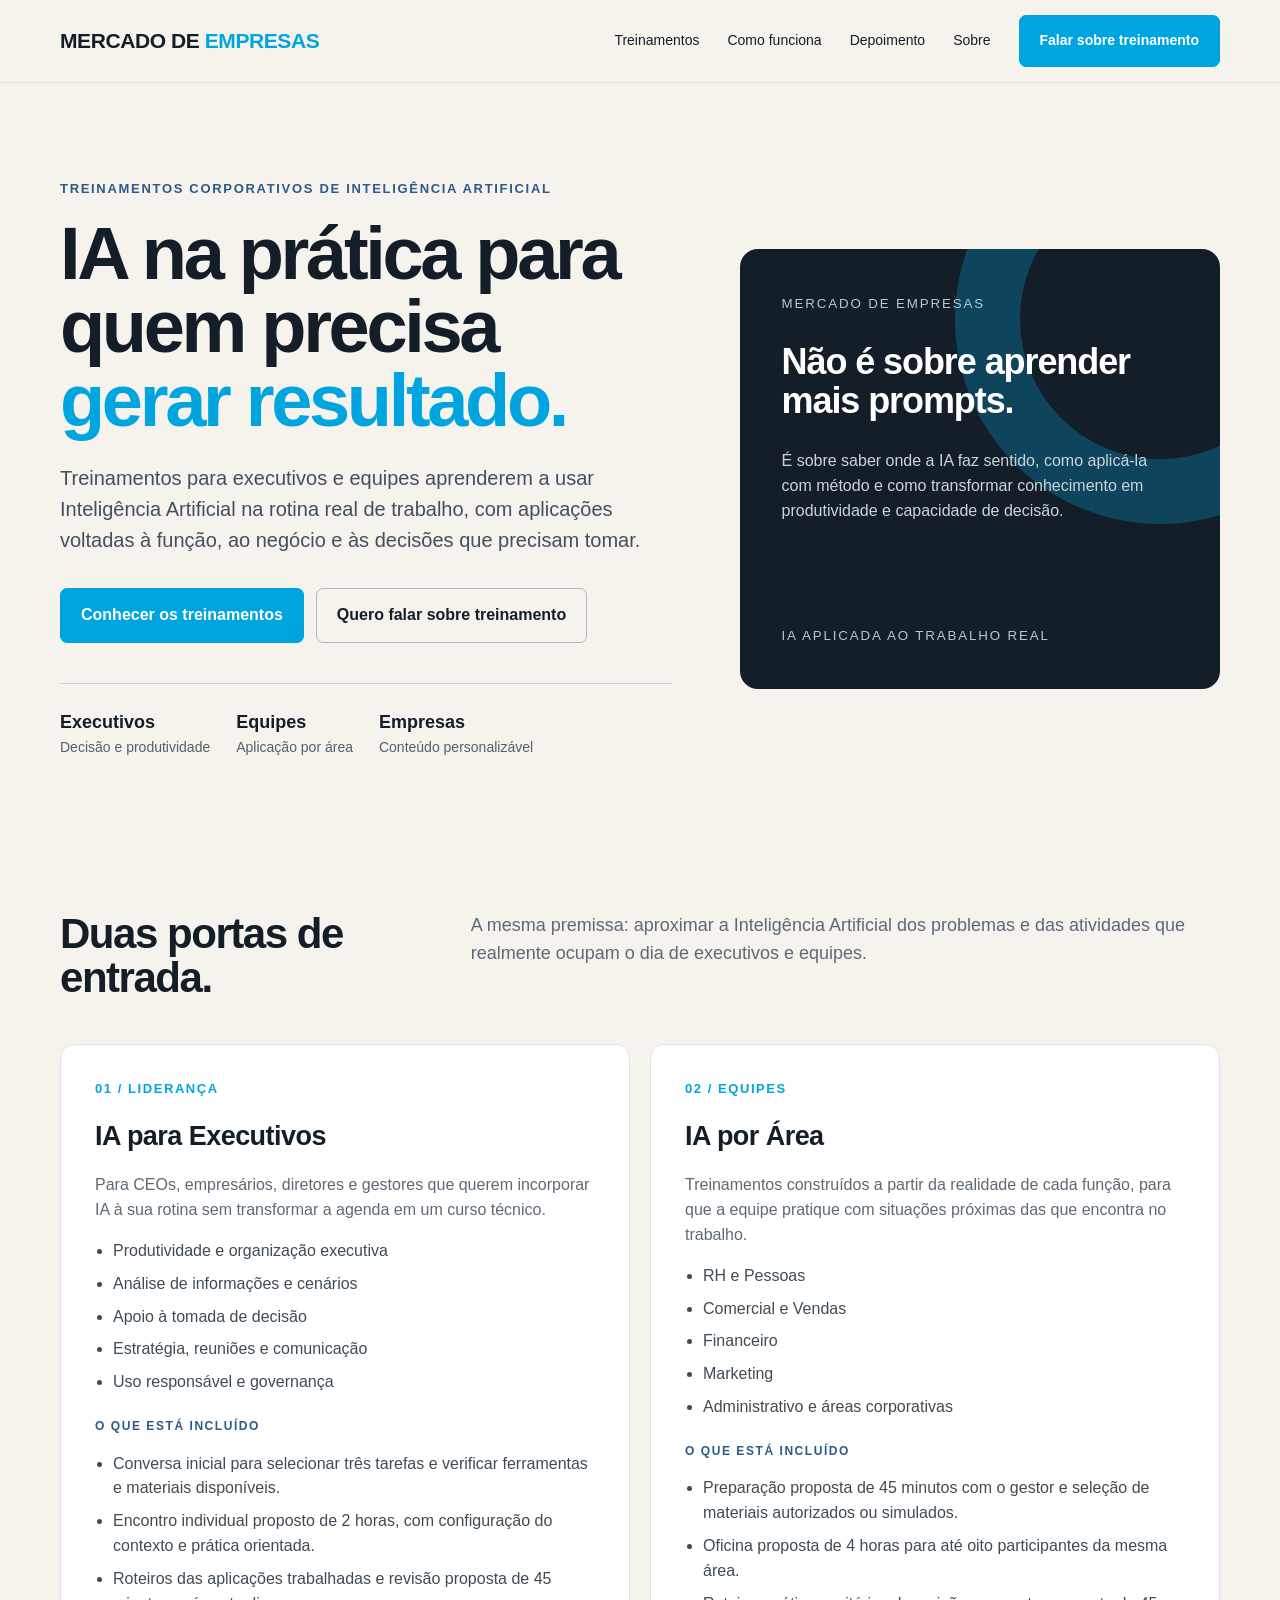
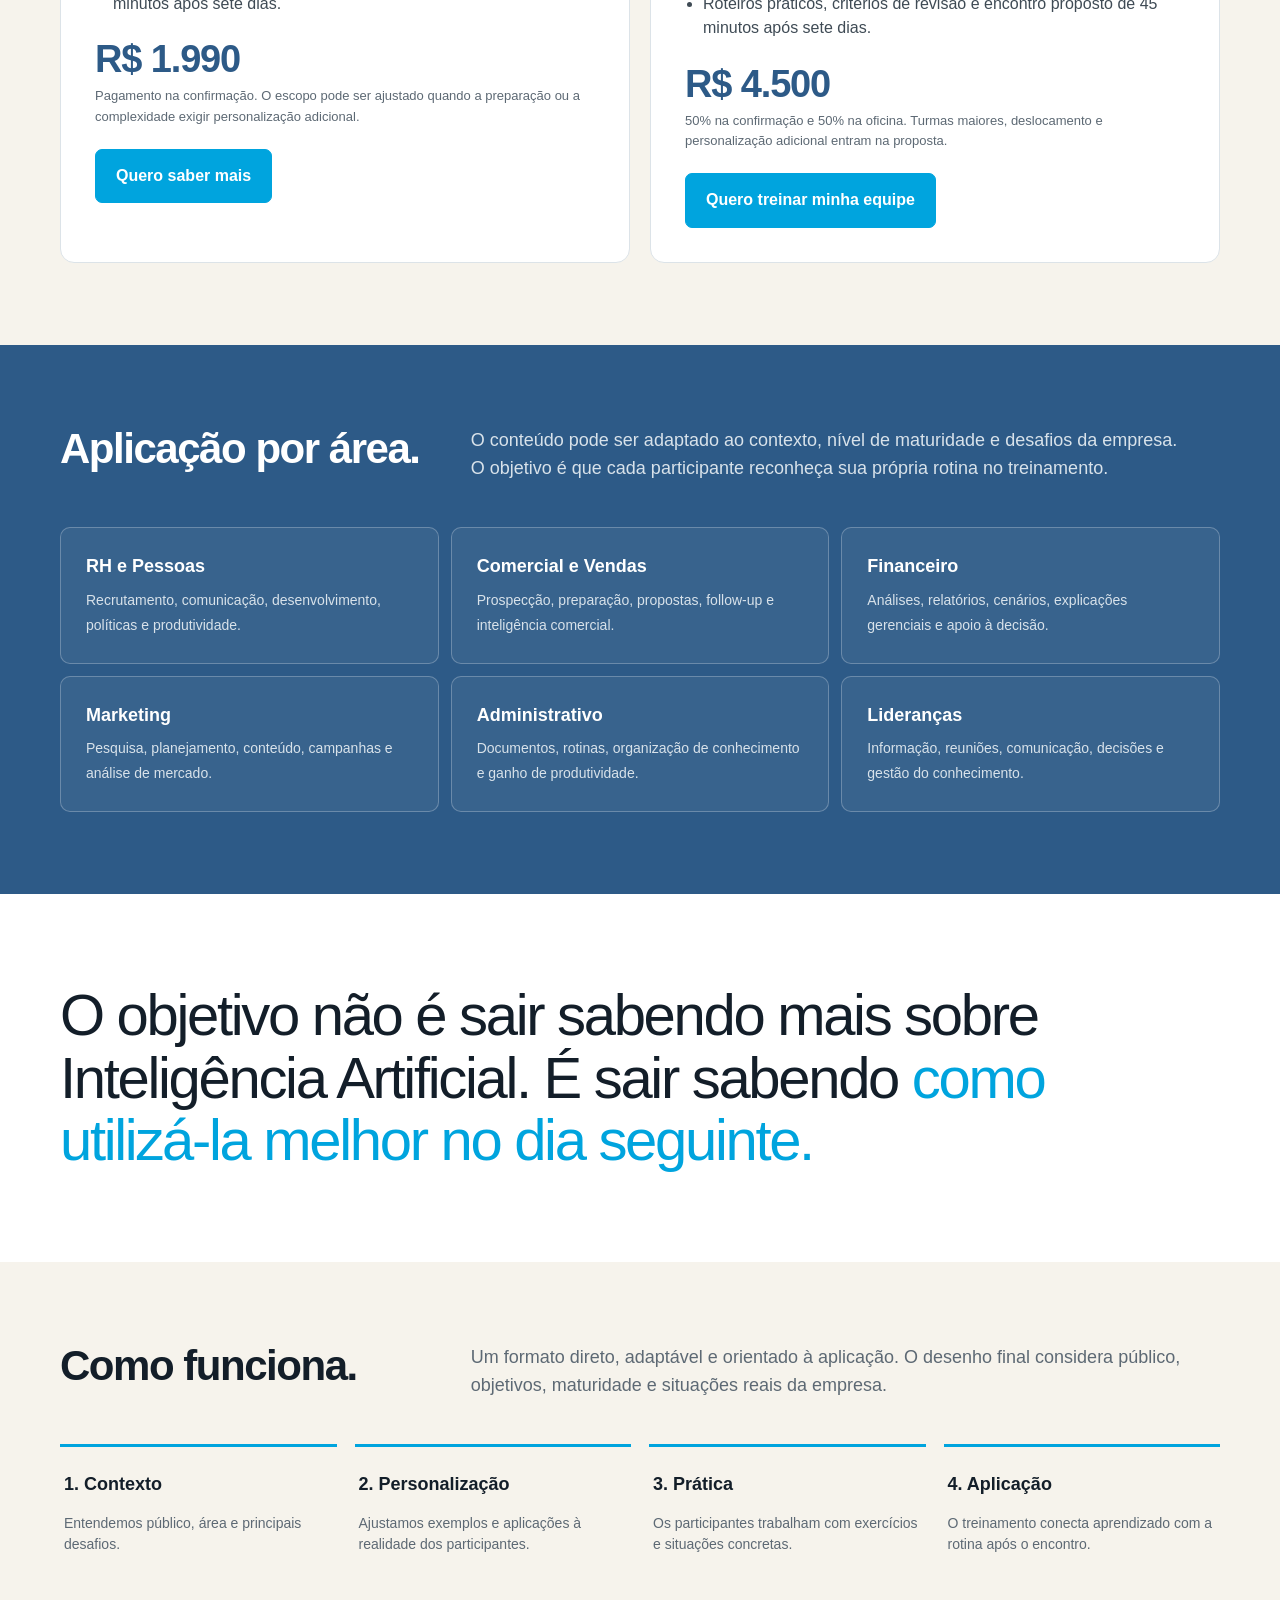
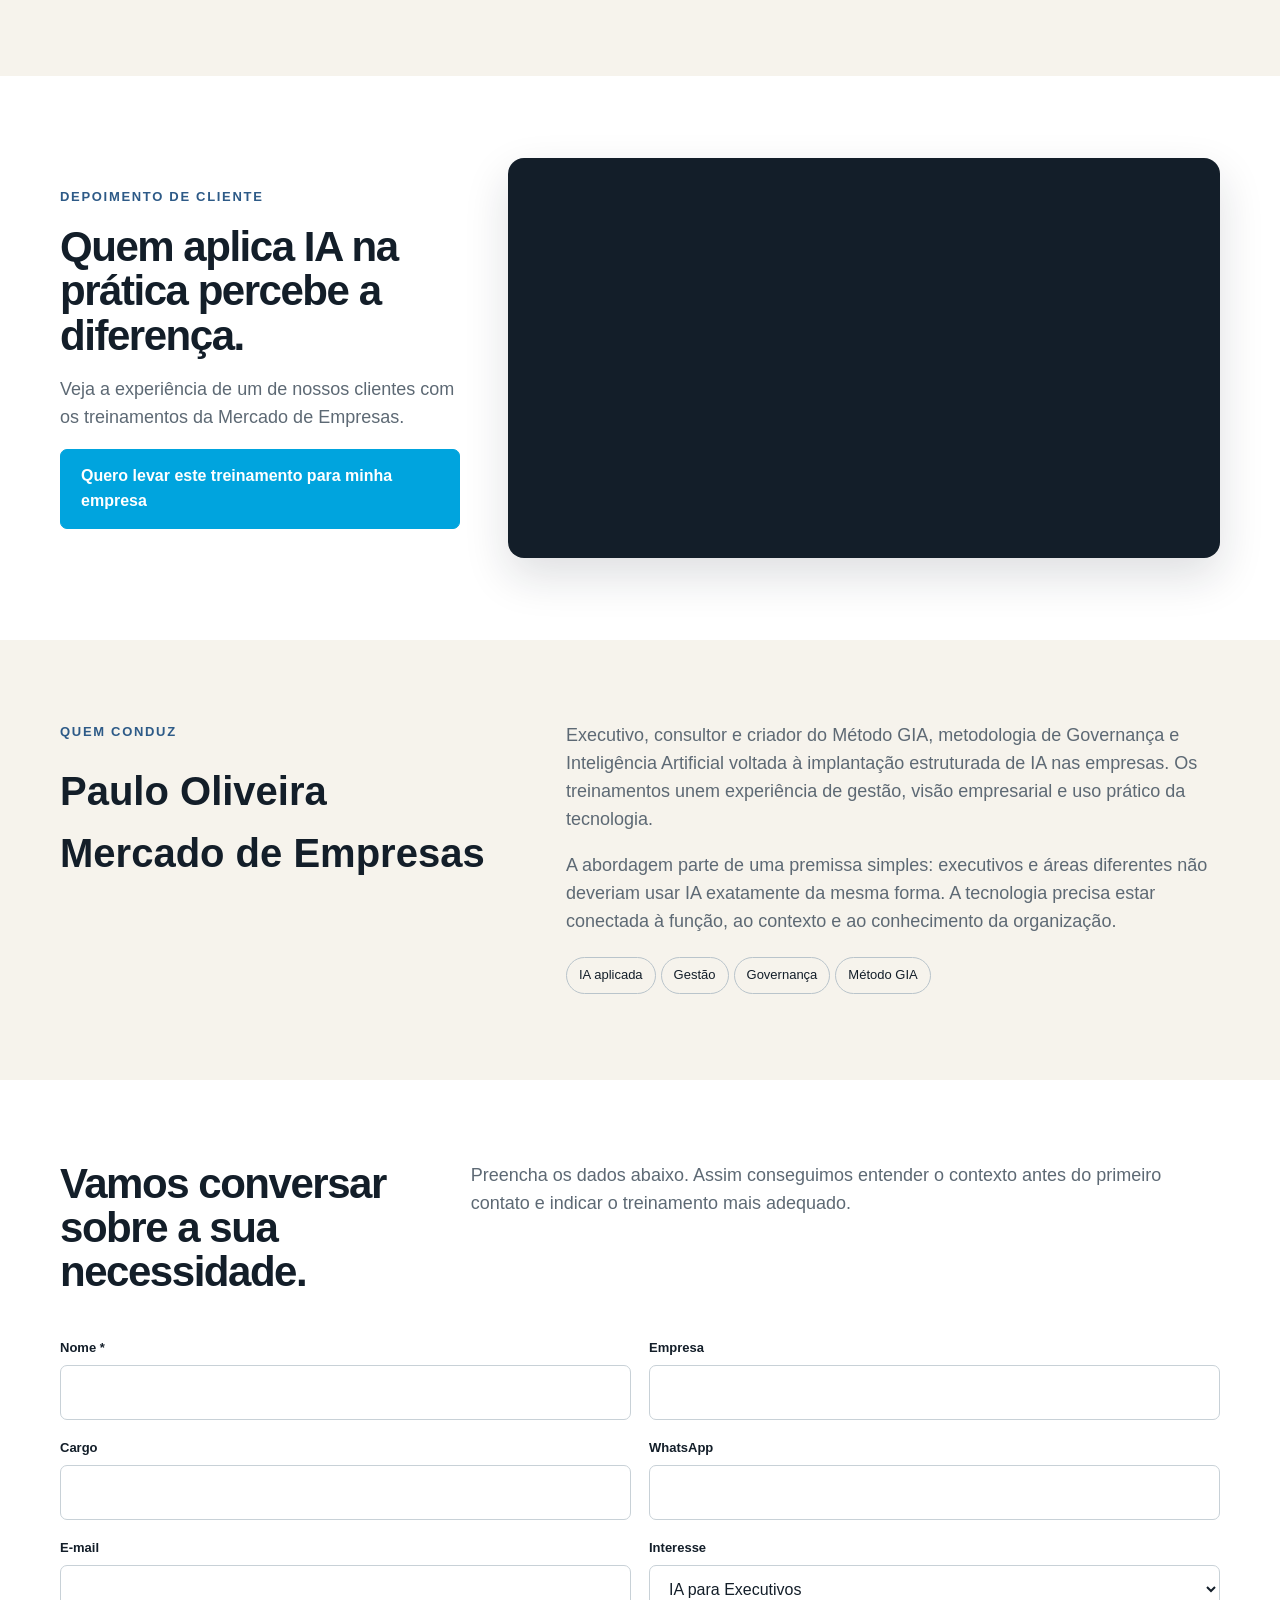
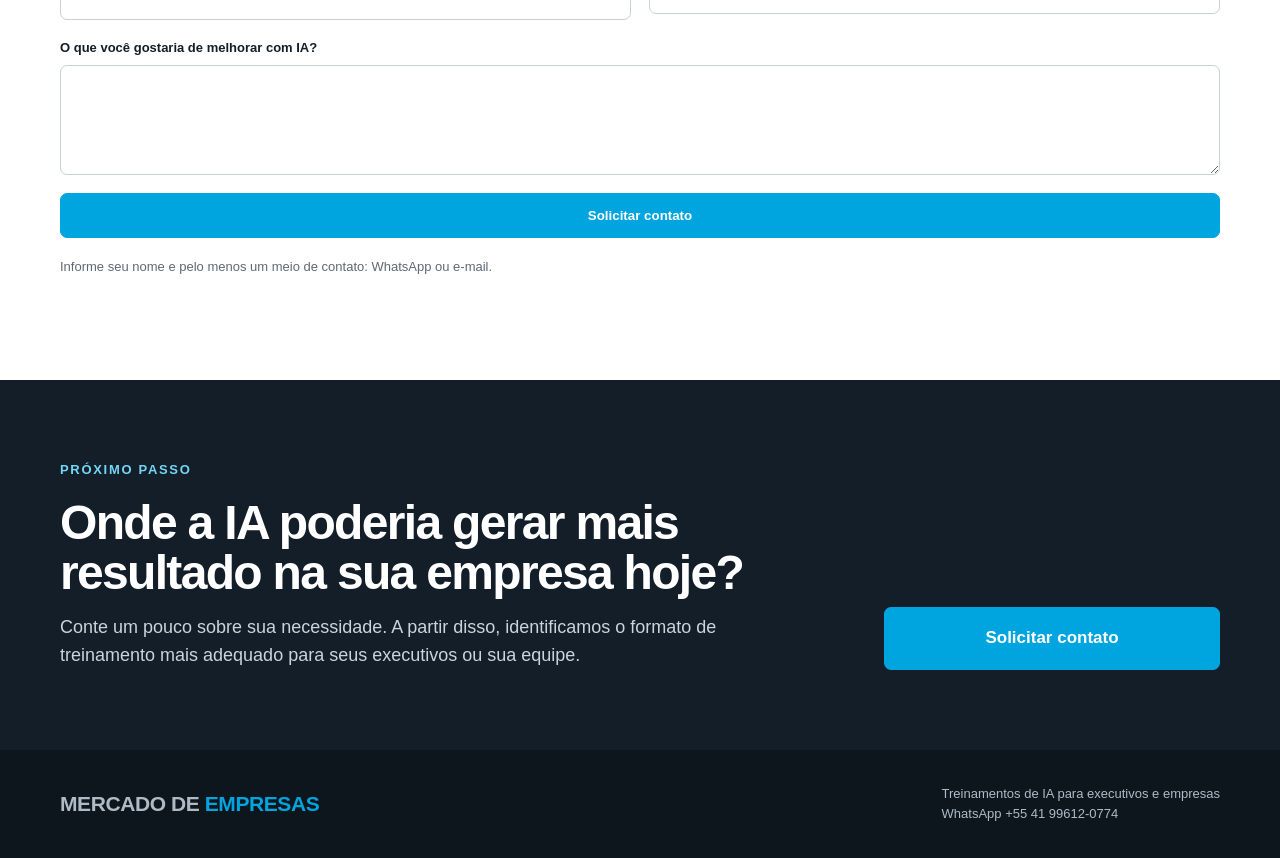
==== commit 8c546de8: "Melhora transparência e responsividade do círculo decorativo" ====
--- a/index.html
+++ b/index.html
@@ -1,4 +1,4 @@
-<!doctype html><html lang="pt-BR"><head><meta charset="utf-8"><meta name="viewport" content="width=device-width,initial-scale=1"><title>IA na Prática | Mercado de Empresas</title><meta name="description" content="Treinamentos práticos de Inteligência Artificial para executivos e equipes. IA aplicada à rotina, decisões e resultados da empresa."><meta name="mde-version" content="2026-10-03-1715"><style>:root{--cyan:#00A4DE;--deep:#2D5A87;--cream:#F6F3EC;--graphite:#131E29;--white:#fff;--muted:#5d6974;--line:#dce3e8}*{box-sizing:border-box}html{scroll-behavior:smooth}body{margin:0;font-family:Inter,Arial,sans-serif;background:var(--cream);color:var(--graphite);line-height:1.55}.wrap{width:min(1160px,calc(100% - 40px));margin:auto}header{position:sticky;top:0;z-index:20;background:rgba(246,243,236,.94);backdrop-filter:blur(12px);border-bottom:1px solid rgba(19,30,41,.08)}.nav{height:82px;display:flex;align-items:center;justify-content:space-between;gap:24px}.brand{font-weight:800;font-size:21px;letter-spacing:-.02em}.brand span{color:var(--cyan)}.navlinks{display:flex;align-items:center;gap:28px;font-size:14px}a{color:inherit;text-decoration:none}.btn{display:inline-flex;align-items:center;justify-content:center;padding:14px 20px;border-radius:7px;background:var(--cyan);color:#fff;font-weight:750;border:1px solid var(--cyan);transition:.2s}.btn:hover{transform:translateY(-1px);filter:brightness(.96)}.btn.alt{background:transparent;color:var(--graphite);border-color:#aeb9c2}.hero{padding:96px 0 72px;overflow:hidden}.hero-grid{display:grid;grid-template-columns:1.12fr .88fr;gap:68px;align-items:center}.eyebrow{font-size:13px;letter-spacing:.13em;text-transform:uppercase;color:var(--deep);font-weight:800;margin-bottom:18px}h1{font-size:clamp(42px,6vw,74px);line-height:.99;letter-spacing:-.045em;margin:0 0 26px;max-width:800px}h1 span{color:var(--cyan)}.lead{font-size:20px;color:#43505c;max-width:690px;margin:0 0 32px}.actions{display:flex;gap:12px;flex-wrap:wrap}.proof{display:flex;gap:26px;margin-top:40px;padding-top:25px;border-top:1px solid #cdd5da;font-size:14px;color:#52606b}.proof b{display:block;color:var(--graphite);font-size:18px}.hero-card{background:var(--graphite);color:white;border-radius:18px;padding:42px;min-height:440px;display:flex;flex-direction:column;justify-content:space-between;position:relative;overflow:hidden}.hero-card:before{content:"";position:absolute;width:280px;height:280px;border:65px solid var(--cyan);border-radius:50%;right:-145px;top:-135px;opacity:.9}.hero-card small{text-transform:uppercase;letter-spacing:.14em;color:#b9c7d0}.hero-card h2{font-size:36px;line-height:1.08;letter-spacing:-.03em;max-width:380px;margin:28px 0}.hero-card p{color:#cbd4da;max-width:390px}section{padding:82px 0}.section-head{display:grid;grid-template-columns:.65fr 1.35fr;gap:50px;margin-bottom:44px}.section-head h2{font-size:42px;line-height:1.05;letter-spacing:-.035em;margin:0}.section-head p{font-size:18px;color:var(--muted);margin:0;max-width:720px}.cards{display:grid;grid-template-columns:repeat(2,1fr);gap:20px}.card{background:#fff;border:1px solid var(--line);border-radius:14px;padding:34px}.card .num{color:var(--cyan);font-size:13px;font-weight:800;letter-spacing:.12em}.card h3{font-size:27px;margin:16px 0 12px;letter-spacing:-.02em}.card p{color:var(--muted)}.card ul{padding-left:18px;color:#3f4b55}.card li{margin:8px 0}.offer-label{font-size:12px;letter-spacing:.13em;text-transform:uppercase;color:var(--deep);font-weight:800;margin:22px 0 6px}.price{font-size:38px;line-height:1;color:var(--deep);font-weight:850;letter-spacing:-.03em;margin:24px 0 8px}.price-note{font-size:13px;color:var(--muted);margin:0 0 22px}.dark{background:var(--deep);color:#fff}.dark .section-head p{color:#d8e2ea}.areas{display:grid;grid-template-columns:repeat(3,1fr);gap:12px}.area{padding:25px;border:1px solid rgba(255,255,255,.25);border-radius:10px;background:rgba(255,255,255,.055)}.area b{display:block;font-size:18px;margin-bottom:7px}.area span{color:#d8e2ea;font-size:14px}.steps{display:grid;grid-template-columns:repeat(4,1fr);gap:18px}.step{border-top:3px solid var(--cyan);padding:24px 4px}.step b{font-size:18px}.step p{color:var(--muted);font-size:14px}.statement{padding:90px 0;background:#fff}.statement blockquote{font-size:clamp(34px,5vw,58px);line-height:1.08;letter-spacing:-.04em;margin:0;max-width:1050px}.statement span{color:var(--cyan)}.about{display:grid;grid-template-columns:.8fr 1.2fr;gap:70px;align-items:start}.about h2{font-size:40px;margin:0}.about p{font-size:18px;color:var(--muted);margin-top:0}.tag{display:inline-block;border:1px solid #b9c4cb;border-radius:999px;padding:7px 12px;margin:4px 5px 4px 0;font-size:13px}.leadform{background:#fff}.formgrid{display:grid;grid-template-columns:repeat(2,1fr);gap:18px}.field{display:flex;flex-direction:column;gap:7px}.field.full{grid-column:1/-1}.field label{font-size:13px;font-weight:750}.field input,.field select,.field textarea{width:100%;padding:14px 15px;border:1px solid #c8d1d7;border-radius:7px;background:#fff;color:var(--graphite);font:inherit}.field textarea{min-height:110px;resize:vertical}.formnote{font-size:13px;color:var(--muted);margin-top:12px}.formstatus{margin-top:14px;font-weight:700}.cta{padding:80px 0;background:var(--graphite);color:white}.cta-box{display:grid;grid-template-columns:1.4fr .6fr;gap:40px;align-items:end}.cta h2{font-size:48px;line-height:1.04;letter-spacing:-.035em;margin:0 0 16px}.cta p{color:#cbd4da;font-size:18px;margin:0;max-width:690px}.cta .btn{width:100%;font-size:17px;padding:17px}footer{background:#0d151d;color:#aebbc5;padding:34px 0;font-size:13px}.foot{display:flex;justify-content:space-between;gap:20px;align-items:center}.floating{position:fixed;right:20px;bottom:20px;z-index:30;box-shadow:0 12px 28px rgba(0,0,0,.18)}.floating.hidden{display:none}.successbox{display:none;grid-column:1/-1;padding:32px;border:1px solid #b8dfe9;border-radius:12px;background:#f2fbfe}.successbox.show{display:block}.formgrid.sent>.field{display:none}.formgrid.sent>.successbox{display:block}.successbox h3{margin:0 0 8px;font-size:25px}.successbox p{margin:0;color:var(--muted)}.successbox #waAfterSubmit{display:inline-flex;margin-top:20px;background:var(--cyan);color:#fff}@media(max-width:850px){.navlinks a:not(.btn){display:none}.hero{padding-top:62px}.hero-grid,.section-head,.about,.cta-box{grid-template-columns:1fr}.hero-card{min-height:330px}.cards,.areas{grid-template-columns:1fr}.steps{grid-template-columns:1fr 1fr}.proof{flex-wrap:wrap}section{padding:60px 0}}@media(max-width:650px){.formgrid{grid-template-columns:1fr}.field.full{grid-column:auto}}@media(max-width:520px){.wrap{width:min(100% - 28px,1160px)}.nav{height:70px}.brand{font-size:17px}h1{font-size:44px}.lead{font-size:18px}.hero-card{padding:28px}.steps{grid-template-columns:1fr}.cta h2{font-size:38px}.floating{left:14px;right:14px;bottom:12px}}.testimonial{background:#fff}.testimonial-grid{display:grid;grid-template-columns:.72fr 1.28fr;gap:48px;align-items:center}.testimonial h2{font-size:42px;line-height:1.05;letter-spacing:-.035em;margin:0 0 18px}.testimonial p{font-size:18px;color:var(--muted)}.video-wrap{position:relative;padding-top:56.25%;border-radius:16px;overflow:hidden;background:var(--graphite);box-shadow:0 18px 45px rgba(19,30,41,.14)}.video-wrap iframe{position:absolute;inset:0;width:100%;height:100%;border:0}@media(max-width:850px){.testimonial-grid{grid-template-columns:1fr}.testimonial h2{font-size:36px}}</style></head><body><header><div class="wrap nav"><div class="brand">MERCADO DE <span>EMPRESAS</span></div><nav class="navlinks"><a href="#treinamentos">Treinamentos</a><a href="#como">Como funciona</a><a href="#depoimento">Depoimento</a><a href="#sobre">Sobre</a><a class="btn form-cta" data-interest="Geral" href="#contato">Falar sobre treinamento</a></nav></div></header><main><section class="hero"><div class="wrap hero-grid"><div><div class="eyebrow">Treinamentos corporativos de Inteligência Artificial</div><h1>IA na prática para quem precisa <span>gerar resultado.</span></h1><p class="lead">Treinamentos para executivos e equipes aprenderem a usar Inteligência Artificial na rotina real de trabalho, com aplicações voltadas à função, ao negócio e às decisões que precisam tomar.</p><div class="actions"><a class="btn" href="#treinamentos">Conhecer os treinamentos</a><a class="btn alt form-cta" data-interest="Geral" href="#contato">Quero falar sobre treinamento</a></div><div class="proof"><div><b>Executivos</b>Decisão e produtividade</div><div><b>Equipes</b>Aplicação por área</div><div><b>Empresas</b>Conteúdo personalizável</div></div></div><div class="hero-card"><div><small>Mercado de Empresas</small><h2>Não é sobre aprender mais prompts.</h2><p>É sobre saber onde a IA faz sentido, como aplicá-la com método e como transformar conhecimento em produtividade e capacidade de decisão.</p></div><small>IA aplicada ao trabalho real</small></div></div></section><section id="treinamentos"><div class="wrap"><div class="section-head"><h2>Duas portas de entrada.</h2><p>A mesma premissa: aproximar a Inteligência Artificial dos problemas e das atividades que realmente ocupam o dia de executivos e equipes.</p></div><div class="cards"><article class="card"><div class="num">01 / LIDERANÇA</div><h3>IA para Executivos</h3><p>Para CEOs, empresários, diretores e gestores que querem incorporar IA à sua rotina sem transformar a agenda em um curso técnico.</p><ul><li>Produtividade e organização executiva</li><li>Análise de informações e cenários</li><li>Apoio à tomada de decisão</li><li>Estratégia, reuniões e comunicação</li><li>Uso responsável e governança</li></ul><div class="offer-label">O que está incluído</div><ul><li>Conversa inicial para selecionar três tarefas e verificar ferramentas e materiais disponíveis.</li><li>Encontro individual proposto de 2 horas, com configuração do contexto e prática orientada.</li><li>Roteiros das aplicações trabalhadas e revisão proposta de 45 minutos após sete dias.</li></ul><div class="price">R$ 1.990</div><p class="price-note">Pagamento na confirmação. O escopo pode ser ajustado quando a preparação ou a complexidade exigir personalização adicional.</p><a class="btn form-cta" data-interest="IA para Executivos" href="#contato">Quero saber mais</a></article><article class="card"><div class="num">02 / EQUIPES</div><h3>IA por Área</h3><p>Treinamentos construídos a partir da realidade de cada função, para que a equipe pratique com situações próximas das que encontra no trabalho.</p><ul><li>RH e Pessoas</li><li>Comercial e Vendas</li><li>Financeiro</li><li>Marketing</li><li>Administrativo e áreas corporativas</li></ul><div class="offer-label">O que está incluído</div><ul><li>Preparação proposta de 45 minutos com o gestor e seleção de materiais autorizados ou simulados.</li><li>Oficina proposta de 4 horas para até oito participantes da mesma área.</li><li>Roteiros práticos, critérios de revisão e encontro proposto de 45 minutos após sete dias.</li></ul><div class="price">R$ 4.500</div><p class="price-note">50% na confirmação e 50% na oficina. Turmas maiores, deslocamento e personalização adicional entram na proposta.</p><a class="btn form-cta" data-interest="Outro" href="#contato">Quero treinar minha equipe</a></article></div></div></section><section class="dark"><div class="wrap"><div class="section-head"><h2>Aplicação por área.</h2><p>O conteúdo pode ser adaptado ao contexto, nível de maturidade e desafios da empresa. O objetivo é que cada participante reconheça sua própria rotina no treinamento.</p></div><div class="areas"><div class="area"><b>RH e Pessoas</b><span>Recrutamento, comunicação, desenvolvimento, políticas e produtividade.</span></div><div class="area"><b>Comercial e Vendas</b><span>Prospecção, preparação, propostas, follow-up e inteligência comercial.</span></div><div class="area"><b>Financeiro</b><span>Análises, relatórios, cenários, explicações gerenciais e apoio à decisão.</span></div><div class="area"><b>Marketing</b><span>Pesquisa, planejamento, conteúdo, campanhas e análise de mercado.</span></div><div class="area"><b>Administrativo</b><span>Documentos, rotinas, organização de conhecimento e ganho de produtividade.</span></div><div class="area"><b>Lideranças</b><span>Informação, reuniões, comunicação, decisões e gestão do conhecimento.</span></div></div></div></section><section class="statement"><div class="wrap"><blockquote>O objetivo não é sair sabendo mais sobre Inteligência Artificial. É sair sabendo <span>como utilizá-la melhor no dia seguinte.</span></blockquote></div></section><section id="como"><div class="wrap"><div class="section-head"><h2>Como funciona.</h2><p>Um formato direto, adaptável e orientado à aplicação. O desenho final considera público, objetivos, maturidade e situações reais da empresa.</p></div><div class="steps"><div class="step"><b>1. Contexto</b><p>Entendemos público, área e principais desafios.</p></div><div class="step"><b>2. Personalização</b><p>Ajustamos exemplos e aplicações à realidade dos participantes.</p></div><div class="step"><b>3. Prática</b><p>Os participantes trabalham com exercícios e situações concretas.</p></div><div class="step"><b>4. Aplicação</b><p>O treinamento conecta aprendizado com a rotina após o encontro.</p></div></div></div></section><section class="testimonial" id="depoimento"><div class="wrap testimonial-grid"><div><div class="eyebrow">Depoimento de cliente</div><h2>Quem aplica IA na prática percebe a diferença.</h2><p>Veja a experiência de um de nossos clientes com os treinamentos da Mercado de Empresas.</p><a class="btn form-cta" data-interest="Geral" href="#contato">Quero levar este treinamento para minha empresa</a></div><div class="video-wrap"><iframe src="https://www.youtube.com/embed/s4K3jDXlQZ8?rel=0" title="Depoimento de cliente - Mercado de Empresas" loading="lazy" allow="accelerometer; autoplay; clipboard-write; encrypted-media; gyroscope; picture-in-picture; web-share" allowfullscreen></iframe></div></div></section><section id="sobre"><div class="wrap about"><div><div class="eyebrow">Quem conduz</div><h2>Paulo Oliveira<br>Mercado de Empresas</h2></div><div><p>Executivo, consultor e criador do Método GIA, metodologia de Governança e Inteligência Artificial voltada à implantação estruturada de IA nas empresas. Os treinamentos unem experiência de gestão, visão empresarial e uso prático da tecnologia.</p><p>A abordagem parte de uma premissa simples: executivos e áreas diferentes não deveriam usar IA exatamente da mesma forma. A tecnologia precisa estar conectada à função, ao contexto e ao conhecimento da organização.</p><span class="tag">IA aplicada</span><span class="tag">Gestão</span><span class="tag">Governança</span><span class="tag">Método GIA</span></div></div></section><section class="leadform" id="contato"><div class="wrap"><div class="section-head"><h2>Vamos conversar sobre a sua necessidade.</h2><p>Preencha os dados abaixo. Assim conseguimos entender o contexto antes do primeiro contato e indicar o treinamento mais adequado.</p></div><form id="leadForm" class="formgrid"><div class="field"><label for="nome">Nome *</label><input id="nome" name="nome" required autocomplete="name"></div><div class="field"><label for="empresa">Empresa</label><input id="empresa" name="empresa" autocomplete="organization"></div><div class="field"><label for="cargo">Cargo</label><input id="cargo" name="cargo" autocomplete="organization-title"></div><div class="field"><label for="whatsapp">WhatsApp</label><input id="whatsapp" name="whatsapp" inputmode="tel" autocomplete="tel"></div><div class="field"><label for="email">E-mail</label><input id="email" name="email" type="email" autocomplete="email"></div><div class="field"><label for="treinamento">Interesse</label><select id="treinamento" name="treinamento"><option value="IA para Executivos">IA para Executivos</option><option value="RH e Pessoas">RH e Pessoas</option><option value="Comercial e Vendas">Comercial e Vendas</option><option value="Financeiro">Financeiro</option><option value="Marketing">Marketing</option><option value="Administrativo">Administrativo</option><option value="Lideranças">Lideranças</option><option value="Outro">Outro</option></select></div><div class="field full"><label for="mensagem">O que você gostaria de melhorar com IA?</label><textarea id="mensagem" name="mensagem"></textarea></div><div class="field full"><button class="btn" type="submit" id="submitLead">Solicitar contato</button><div class="formnote">Informe seu nome e pelo menos um meio de contato: WhatsApp ou e-mail.</div><div class="formstatus" id="formStatus" role="status" aria-live="polite"></div></div><div class="successbox" id="successBox" role="status" aria-live="polite"><h3 id="successTitle">Obrigado.</h3><p>Sua solicitação foi enviada à Mercado de Empresas. Entraremos em contato para entender melhor sua necessidade e avaliar o treinamento mais adequado.</p><a class="btn" id="waAfterSubmit" href="#" target="_blank" rel="noopener" style="margin-top:18px">Falar agora pelo WhatsApp</a></div></form></div></section><section class="cta"><div class="wrap cta-box"><div><div class="eyebrow" style="color:#73d6f7">Próximo passo</div><h2>Onde a IA poderia gerar mais resultado na sua empresa hoje?</h2><p>Conte um pouco sobre sua necessidade. A partir disso, identificamos o formato de treinamento mais adequado para seus executivos ou sua equipe.</p></div><div><a class="btn form-cta" data-interest="Geral" href="#contato">Solicitar contato</a></div></div></section></main><footer><div class="wrap foot"><div class="brand">MERCADO DE <span>EMPRESAS</span></div><div>Treinamentos de IA para executivos e empresas<br>WhatsApp +55 41 99612-0774</div></div></footer><script>
+<!doctype html><html lang="pt-BR"><head><meta charset="utf-8"><meta name="viewport" content="width=device-width,initial-scale=1"><title>IA na Prática | Mercado de Empresas</title><meta name="description" content="Treinamentos práticos de Inteligência Artificial para executivos e equipes. IA aplicada à rotina, decisões e resultados da empresa."><meta name="mde-version" content="2026-10-03-responsive-ring"><style>:root{--cyan:#00A4DE;--deep:#2D5A87;--cream:#F6F3EC;--graphite:#131E29;--white:#fff;--muted:#5d6974;--line:#dce3e8}*{box-sizing:border-box}html{scroll-behavior:smooth}body{margin:0;font-family:Inter,Arial,sans-serif;background:var(--cream);color:var(--graphite);line-height:1.55}.wrap{width:min(1160px,calc(100% - 40px));margin:auto}header{position:sticky;top:0;z-index:20;background:rgba(246,243,236,.94);backdrop-filter:blur(12px);border-bottom:1px solid rgba(19,30,41,.08)}.nav{height:82px;display:flex;align-items:center;justify-content:space-between;gap:24px}.brand{font-weight:800;font-size:21px;letter-spacing:-.02em}.brand span{color:var(--cyan)}.navlinks{display:flex;align-items:center;gap:28px;font-size:14px}a{color:inherit;text-decoration:none}.btn{display:inline-flex;align-items:center;justify-content:center;padding:14px 20px;border-radius:7px;background:var(--cyan);color:#fff;font-weight:750;border:1px solid var(--cyan);transition:.2s}.btn:hover{transform:translateY(-1px);filter:brightness(.96)}.btn.alt{background:transparent;color:var(--graphite);border-color:#aeb9c2}.hero{padding:96px 0 72px;overflow:hidden}.hero-grid{display:grid;grid-template-columns:1.12fr .88fr;gap:68px;align-items:center}.eyebrow{font-size:13px;letter-spacing:.13em;text-transform:uppercase;color:var(--deep);font-weight:800;margin-bottom:18px}h1{font-size:clamp(42px,6vw,74px);line-height:.99;letter-spacing:-.045em;margin:0 0 26px;max-width:800px}h1 span{color:var(--cyan)}.lead{font-size:20px;color:#43505c;max-width:690px;margin:0 0 32px}.actions{display:flex;gap:12px;flex-wrap:wrap}.proof{display:flex;gap:26px;margin-top:40px;padding-top:25px;border-top:1px solid #cdd5da;font-size:14px;color:#52606b}.proof b{display:block;color:var(--graphite);font-size:18px}.hero-card{background:var(--graphite);color:white;border-radius:18px;padding:42px;min-height:440px;display:flex;flex-direction:column;justify-content:space-between;position:relative;overflow:hidden}.hero-card:before{content:"";position:absolute;width:280px;height:280px;border:65px solid var(--cyan);border-radius:50%;right:-145px;top:-135px;opacity:.28;pointer-events:none;z-index:0}.hero-card>div,.hero-card>small{position:relative;z-index:1}.hero-card small{text-transform:uppercase;letter-spacing:.14em;color:#b9c7d0}.hero-card h2{font-size:36px;line-height:1.08;letter-spacing:-.03em;max-width:380px;margin:28px 0}.hero-card p{color:#cbd4da;max-width:390px}section{padding:82px 0}.section-head{display:grid;grid-template-columns:.65fr 1.35fr;gap:50px;margin-bottom:44px}.section-head h2{font-size:42px;line-height:1.05;letter-spacing:-.035em;margin:0}.section-head p{font-size:18px;color:var(--muted);margin:0;max-width:720px}.cards{display:grid;grid-template-columns:repeat(2,1fr);gap:20px}.card{background:#fff;border:1px solid var(--line);border-radius:14px;padding:34px}.card .num{color:var(--cyan);font-size:13px;font-weight:800;letter-spacing:.12em}.card h3{font-size:27px;margin:16px 0 12px;letter-spacing:-.02em}.card p{color:var(--muted)}.card ul{padding-left:18px;color:#3f4b55}.card li{margin:8px 0}.offer-label{font-size:12px;letter-spacing:.13em;text-transform:uppercase;color:var(--deep);font-weight:800;margin:22px 0 6px}.price{font-size:38px;line-height:1;color:var(--deep);font-weight:850;letter-spacing:-.03em;margin:24px 0 8px}.price-note{font-size:13px;color:var(--muted);margin:0 0 22px}.dark{background:var(--deep);color:#fff}.dark .section-head p{color:#d8e2ea}.areas{display:grid;grid-template-columns:repeat(3,1fr);gap:12px}.area{padding:25px;border:1px solid rgba(255,255,255,.25);border-radius:10px;background:rgba(255,255,255,.055)}.area b{display:block;font-size:18px;margin-bottom:7px}.area span{color:#d8e2ea;font-size:14px}.steps{display:grid;grid-template-columns:repeat(4,1fr);gap:18px}.step{border-top:3px solid var(--cyan);padding:24px 4px}.step b{font-size:18px}.step p{color:var(--muted);font-size:14px}.statement{padding:90px 0;background:#fff}.statement blockquote{font-size:clamp(34px,5vw,58px);line-height:1.08;letter-spacing:-.04em;margin:0;max-width:1050px}.statement span{color:var(--cyan)}.about{display:grid;grid-template-columns:.8fr 1.2fr;gap:70px;align-items:start}.about h2{font-size:40px;margin:0}.about p{font-size:18px;color:var(--muted);margin-top:0}.tag{display:inline-block;border:1px solid #b9c4cb;border-radius:999px;padding:7px 12px;margin:4px 5px 4px 0;font-size:13px}.leadform{background:#fff}.formgrid{display:grid;grid-template-columns:repeat(2,1fr);gap:18px}.field{display:flex;flex-direction:column;gap:7px}.field.full{grid-column:1/-1}.field label{font-size:13px;font-weight:750}.field input,.field select,.field textarea{width:100%;padding:14px 15px;border:1px solid #c8d1d7;border-radius:7px;background:#fff;color:var(--graphite);font:inherit}.field textarea{min-height:110px;resize:vertical}.formnote{font-size:13px;color:var(--muted);margin-top:12px}.formstatus{margin-top:14px;font-weight:700}.cta{padding:80px 0;background:var(--graphite);color:white}.cta-box{display:grid;grid-template-columns:1.4fr .6fr;gap:40px;align-items:end}.cta h2{font-size:48px;line-height:1.04;letter-spacing:-.035em;margin:0 0 16px}.cta p{color:#cbd4da;font-size:18px;margin:0;max-width:690px}.cta .btn{width:100%;font-size:17px;padding:17px}footer{background:#0d151d;color:#aebbc5;padding:34px 0;font-size:13px}.foot{display:flex;justify-content:space-between;gap:20px;align-items:center}.floating{position:fixed;right:20px;bottom:20px;z-index:30;box-shadow:0 12px 28px rgba(0,0,0,.18)}.floating.hidden{display:none}.successbox{display:none;grid-column:1/-1;padding:32px;border:1px solid #b8dfe9;border-radius:12px;background:#f2fbfe}.successbox.show{display:block}.formgrid.sent>.field{display:none}.formgrid.sent>.successbox{display:block}.successbox h3{margin:0 0 8px;font-size:25px}.successbox p{margin:0;color:var(--muted)}.successbox #waAfterSubmit{display:inline-flex;margin-top:20px;background:var(--cyan);color:#fff}@media(max-width:850px){.navlinks a:not(.btn){display:none}.hero{padding-top:62px}.hero-grid,.section-head,.about,.cta-box{grid-template-columns:1fr}.hero-card{min-height:330px}.cards,.areas{grid-template-columns:1fr}.steps{grid-template-columns:1fr 1fr}.proof{flex-wrap:wrap}section{padding:60px 0}}@media(max-width:650px){.formgrid{grid-template-columns:1fr}.field.full{grid-column:auto}}@media(max-width:520px){.hero-card:before{width:230px;height:230px;border-width:48px;right:-130px;top:-110px;opacity:.18}.wrap{width:min(100% - 28px,1160px)}.nav{height:70px}.brand{font-size:17px}h1{font-size:44px}.lead{font-size:18px}.hero-card{padding:28px}.steps{grid-template-columns:1fr}.cta h2{font-size:38px}.floating{left:14px;right:14px;bottom:12px}}.testimonial{background:#fff}.testimonial-grid{display:grid;grid-template-columns:.72fr 1.28fr;gap:48px;align-items:center}.testimonial h2{font-size:42px;line-height:1.05;letter-spacing:-.035em;margin:0 0 18px}.testimonial p{font-size:18px;color:var(--muted)}.video-wrap{position:relative;padding-top:56.25%;border-radius:16px;overflow:hidden;background:var(--graphite);box-shadow:0 18px 45px rgba(19,30,41,.14)}.video-wrap iframe{position:absolute;inset:0;width:100%;height:100%;border:0}@media(max-width:850px){.testimonial-grid{grid-template-columns:1fr}.testimonial h2{font-size:36px}}</style></head><body><header><div class="wrap nav"><div class="brand">MERCADO DE <span>EMPRESAS</span></div><nav class="navlinks"><a href="#treinamentos">Treinamentos</a><a href="#como">Como funciona</a><a href="#depoimento">Depoimento</a><a href="#sobre">Sobre</a><a class="btn form-cta" data-interest="Geral" href="#contato">Falar sobre treinamento</a></nav></div></header><main><section class="hero"><div class="wrap hero-grid"><div><div class="eyebrow">Treinamentos corporativos de Inteligência Artificial</div><h1>IA na prática para quem precisa <span>gerar resultado.</span></h1><p class="lead">Treinamentos para executivos e equipes aprenderem a usar Inteligência Artificial na rotina real de trabalho, com aplicações voltadas à função, ao negócio e às decisões que precisam tomar.</p><div class="actions"><a class="btn" href="#treinamentos">Conhecer os treinamentos</a><a class="btn alt form-cta" data-interest="Geral" href="#contato">Quero falar sobre treinamento</a></div><div class="proof"><div><b>Executivos</b>Decisão e produtividade</div><div><b>Equipes</b>Aplicação por área</div><div><b>Empresas</b>Conteúdo personalizável</div></div></div><div class="hero-card"><div><small>Mercado de Empresas</small><h2>Não é sobre aprender mais prompts.</h2><p>É sobre saber onde a IA faz sentido, como aplicá-la com método e como transformar conhecimento em produtividade e capacidade de decisão.</p></div><small>IA aplicada ao trabalho real</small></div></div></section><section id="treinamentos"><div class="wrap"><div class="section-head"><h2>Duas portas de entrada.</h2><p>A mesma premissa: aproximar a Inteligência Artificial dos problemas e das atividades que realmente ocupam o dia de executivos e equipes.</p></div><div class="cards"><article class="card"><div class="num">01 / LIDERANÇA</div><h3>IA para Executivos</h3><p>Para CEOs, empresários, diretores e gestores que querem incorporar IA à sua rotina sem transformar a agenda em um curso técnico.</p><ul><li>Produtividade e organização executiva</li><li>Análise de informações e cenários</li><li>Apoio à tomada de decisão</li><li>Estratégia, reuniões e comunicação</li><li>Uso responsável e governança</li></ul><div class="offer-label">O que está incluído</div><ul><li>Conversa inicial para selecionar três tarefas e verificar ferramentas e materiais disponíveis.</li><li>Encontro individual proposto de 2 horas, com configuração do contexto e prática orientada.</li><li>Roteiros das aplicações trabalhadas e revisão proposta de 45 minutos após sete dias.</li></ul><div class="price">R$ 1.990</div><p class="price-note">Pagamento na confirmação. O escopo pode ser ajustado quando a preparação ou a complexidade exigir personalização adicional.</p><a class="btn form-cta" data-interest="IA para Executivos" href="#contato">Quero saber mais</a></article><article class="card"><div class="num">02 / EQUIPES</div><h3>IA por Área</h3><p>Treinamentos construídos a partir da realidade de cada função, para que a equipe pratique com situações próximas das que encontra no trabalho.</p><ul><li>RH e Pessoas</li><li>Comercial e Vendas</li><li>Financeiro</li><li>Marketing</li><li>Administrativo e áreas corporativas</li></ul><div class="offer-label">O que está incluído</div><ul><li>Preparação proposta de 45 minutos com o gestor e seleção de materiais autorizados ou simulados.</li><li>Oficina proposta de 4 horas para até oito participantes da mesma área.</li><li>Roteiros práticos, critérios de revisão e encontro proposto de 45 minutos após sete dias.</li></ul><div class="price">R$ 4.500</div><p class="price-note">50% na confirmação e 50% na oficina. Turmas maiores, deslocamento e personalização adicional entram na proposta.</p><a class="btn form-cta" data-interest="Outro" href="#contato">Quero treinar minha equipe</a></article></div></div></section><section class="dark"><div class="wrap"><div class="section-head"><h2>Aplicação por área.</h2><p>O conteúdo pode ser adaptado ao contexto, nível de maturidade e desafios da empresa. O objetivo é que cada participante reconheça sua própria rotina no treinamento.</p></div><div class="areas"><div class="area"><b>RH e Pessoas</b><span>Recrutamento, comunicação, desenvolvimento, políticas e produtividade.</span></div><div class="area"><b>Comercial e Vendas</b><span>Prospecção, preparação, propostas, follow-up e inteligência comercial.</span></div><div class="area"><b>Financeiro</b><span>Análises, relatórios, cenários, explicações gerenciais e apoio à decisão.</span></div><div class="area"><b>Marketing</b><span>Pesquisa, planejamento, conteúdo, campanhas e análise de mercado.</span></div><div class="area"><b>Administrativo</b><span>Documentos, rotinas, organização de conhecimento e ganho de produtividade.</span></div><div class="area"><b>Lideranças</b><span>Informação, reuniões, comunicação, decisões e gestão do conhecimento.</span></div></div></div></section><section class="statement"><div class="wrap"><blockquote>O objetivo não é sair sabendo mais sobre Inteligência Artificial. É sair sabendo <span>como utilizá-la melhor no dia seguinte.</span></blockquote></div></section><section id="como"><div class="wrap"><div class="section-head"><h2>Como funciona.</h2><p>Um formato direto, adaptável e orientado à aplicação. O desenho final considera público, objetivos, maturidade e situações reais da empresa.</p></div><div class="steps"><div class="step"><b>1. Contexto</b><p>Entendemos público, área e principais desafios.</p></div><div class="step"><b>2. Personalização</b><p>Ajustamos exemplos e aplicações à realidade dos participantes.</p></div><div class="step"><b>3. Prática</b><p>Os participantes trabalham com exercícios e situações concretas.</p></div><div class="step"><b>4. Aplicação</b><p>O treinamento conecta aprendizado com a rotina após o encontro.</p></div></div></div></section><section class="testimonial" id="depoimento"><div class="wrap testimonial-grid"><div><div class="eyebrow">Depoimento de cliente</div><h2>Quem aplica IA na prática percebe a diferença.</h2><p>Veja a experiência de um de nossos clientes com os treinamentos da Mercado de Empresas.</p><a class="btn form-cta" data-interest="Geral" href="#contato">Quero levar este treinamento para minha empresa</a></div><div class="video-wrap"><iframe src="https://www.youtube.com/embed/s4K3jDXlQZ8?rel=0" title="Depoimento de cliente - Mercado de Empresas" loading="lazy" allow="accelerometer; autoplay; clipboard-write; encrypted-media; gyroscope; picture-in-picture; web-share" allowfullscreen></iframe></div></div></section><section id="sobre"><div class="wrap about"><div><div class="eyebrow">Quem conduz</div><h2>Paulo Oliveira<br>Mercado de Empresas</h2></div><div><p>Executivo, consultor e criador do Método GIA, metodologia de Governança e Inteligência Artificial voltada à implantação estruturada de IA nas empresas. Os treinamentos unem experiência de gestão, visão empresarial e uso prático da tecnologia.</p><p>A abordagem parte de uma premissa simples: executivos e áreas diferentes não deveriam usar IA exatamente da mesma forma. A tecnologia precisa estar conectada à função, ao contexto e ao conhecimento da organização.</p><span class="tag">IA aplicada</span><span class="tag">Gestão</span><span class="tag">Governança</span><span class="tag">Método GIA</span></div></div></section><section class="leadform" id="contato"><div class="wrap"><div class="section-head"><h2>Vamos conversar sobre a sua necessidade.</h2><p>Preencha os dados abaixo. Assim conseguimos entender o contexto antes do primeiro contato e indicar o treinamento mais adequado.</p></div><form id="leadForm" class="formgrid"><div class="field"><label for="nome">Nome *</label><input id="nome" name="nome" required autocomplete="name"></div><div class="field"><label for="empresa">Empresa</label><input id="empresa" name="empresa" autocomplete="organization"></div><div class="field"><label for="cargo">Cargo</label><input id="cargo" name="cargo" autocomplete="organization-title"></div><div class="field"><label for="whatsapp">WhatsApp</label><input id="whatsapp" name="whatsapp" inputmode="tel" autocomplete="tel"></div><div class="field"><label for="email">E-mail</label><input id="email" name="email" type="email" autocomplete="email"></div><div class="field"><label for="treinamento">Interesse</label><select id="treinamento" name="treinamento"><option value="IA para Executivos">IA para Executivos</option><option value="RH e Pessoas">RH e Pessoas</option><option value="Comercial e Vendas">Comercial e Vendas</option><option value="Financeiro">Financeiro</option><option value="Marketing">Marketing</option><option value="Administrativo">Administrativo</option><option value="Lideranças">Lideranças</option><option value="Outro">Outro</option></select></div><div class="field full"><label for="mensagem">O que você gostaria de melhorar com IA?</label><textarea id="mensagem" name="mensagem"></textarea></div><div class="field full"><button class="btn" type="submit" id="submitLead">Solicitar contato</button><div class="formnote">Informe seu nome e pelo menos um meio de contato: WhatsApp ou e-mail.</div><div class="formstatus" id="formStatus" role="status" aria-live="polite"></div></div><div class="successbox" id="successBox" role="status" aria-live="polite"><h3 id="successTitle">Obrigado.</h3><p>Sua solicitação foi enviada à Mercado de Empresas. Entraremos em contato para entender melhor sua necessidade e avaliar o treinamento mais adequado.</p><a class="btn" id="waAfterSubmit" href="#" target="_blank" rel="noopener" style="margin-top:18px">Falar agora pelo WhatsApp</a></div></form></div></section><section class="cta"><div class="wrap cta-box"><div><div class="eyebrow" style="color:#73d6f7">Próximo passo</div><h2>Onde a IA poderia gerar mais resultado na sua empresa hoje?</h2><p>Conte um pouco sobre sua necessidade. A partir disso, identificamos o formato de treinamento mais adequado para seus executivos ou sua equipe.</p></div><div><a class="btn form-cta" data-interest="Geral" href="#contato">Solicitar contato</a></div></div></section></main><footer><div class="wrap foot"><div class="brand">MERCADO DE <span>EMPRESAS</span></div><div>Treinamentos de IA para executivos e empresas<br>WhatsApp +55 41 99612-0774</div></div></footer><script>
 const LEAD_ENDPOINT='https://script.google.com/macros/s/AKfycbx7DwPVA2hJWncaVzhHQdhrP14hjKBkMy_AkD6lBu1BEhT8wfXX1YULSJO5pB8KYuHL/exec';
 const params=new URLSearchParams(location.search);
 const origem=params.get('origem')||params.get('utm_source')||'landing-page';
